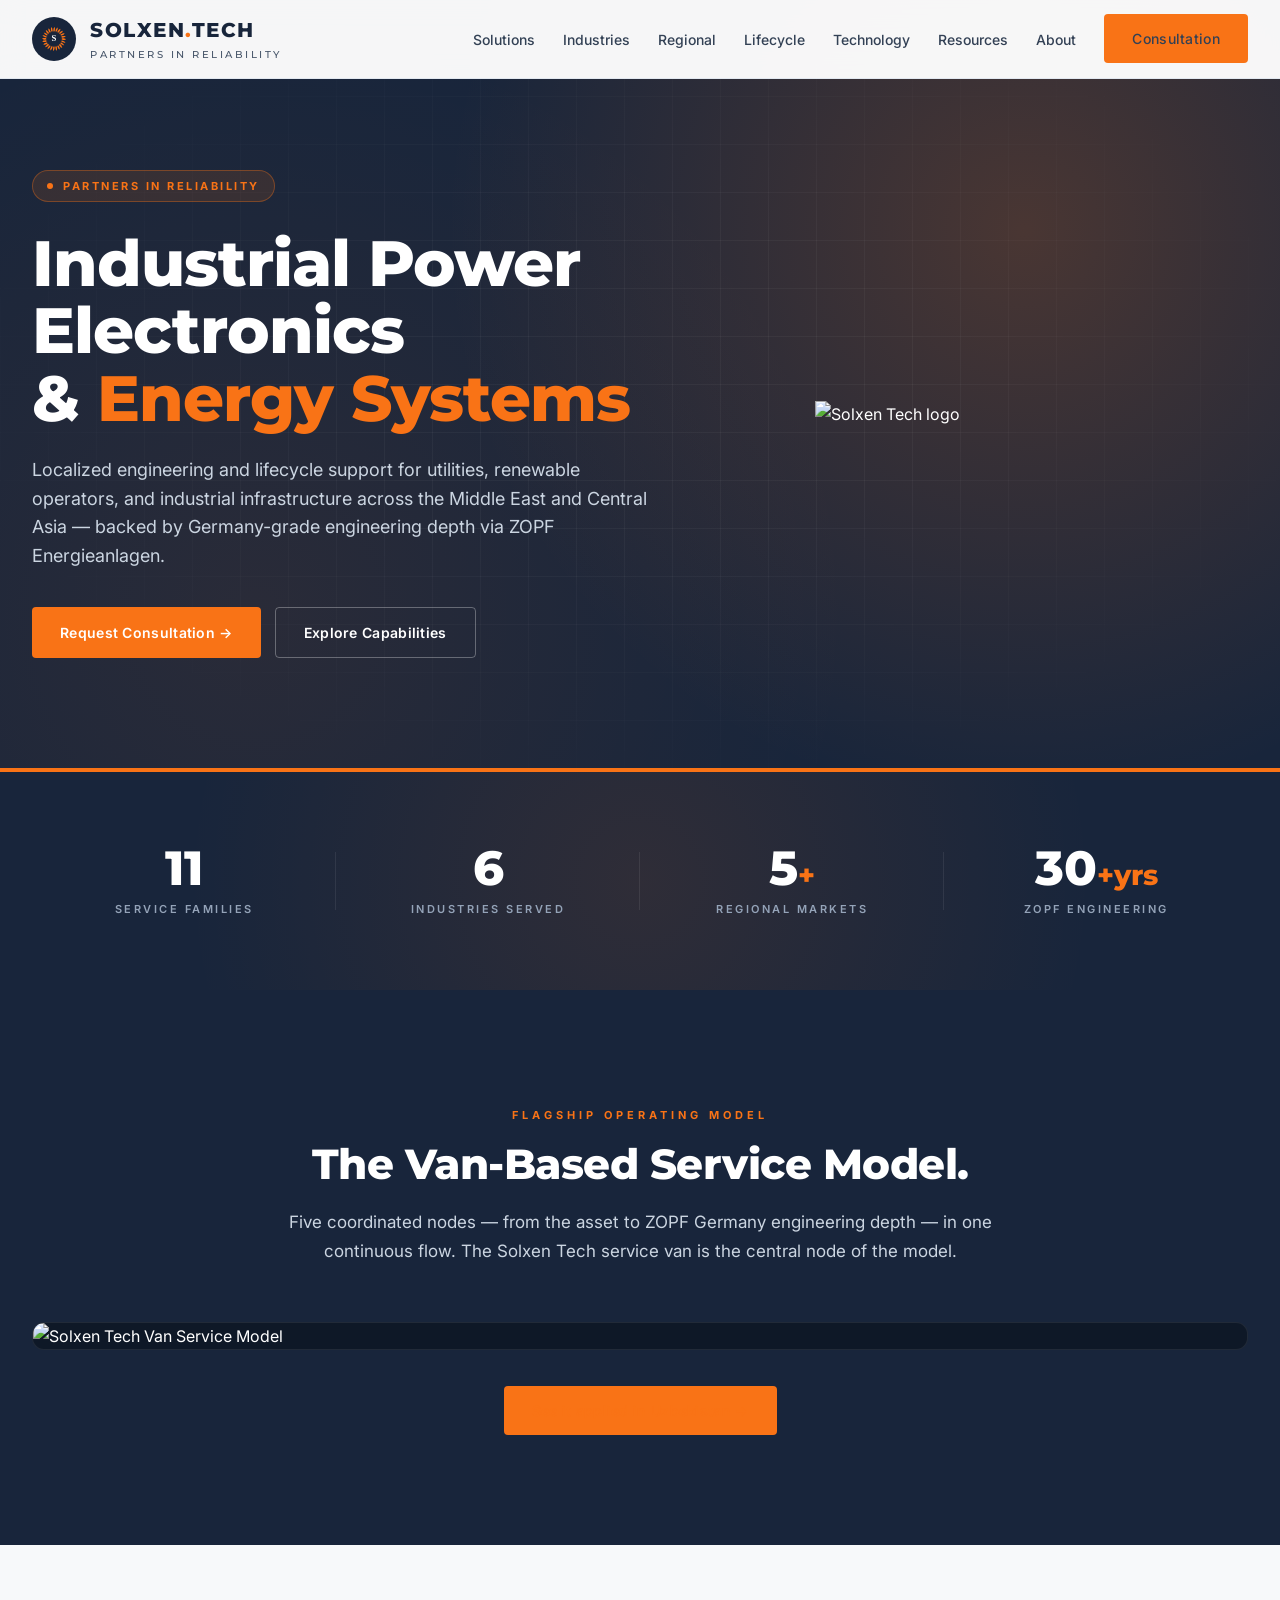
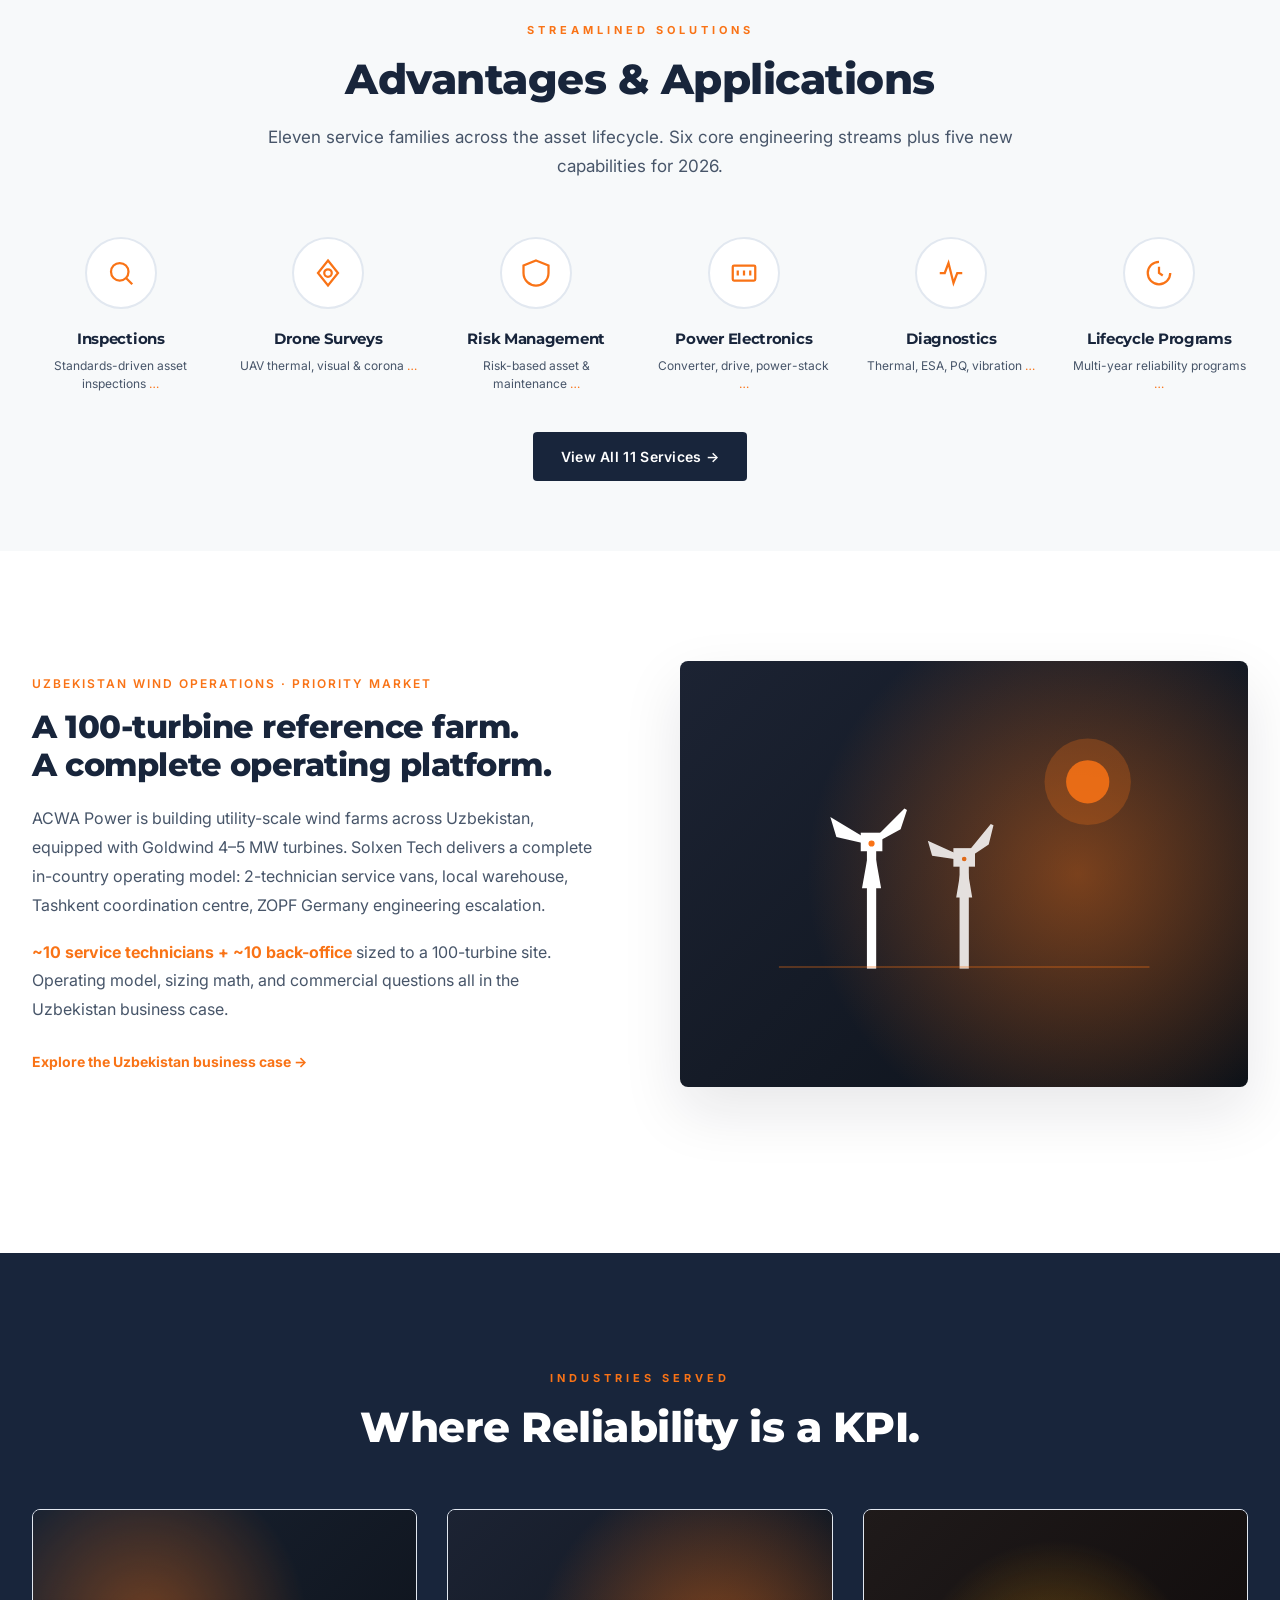
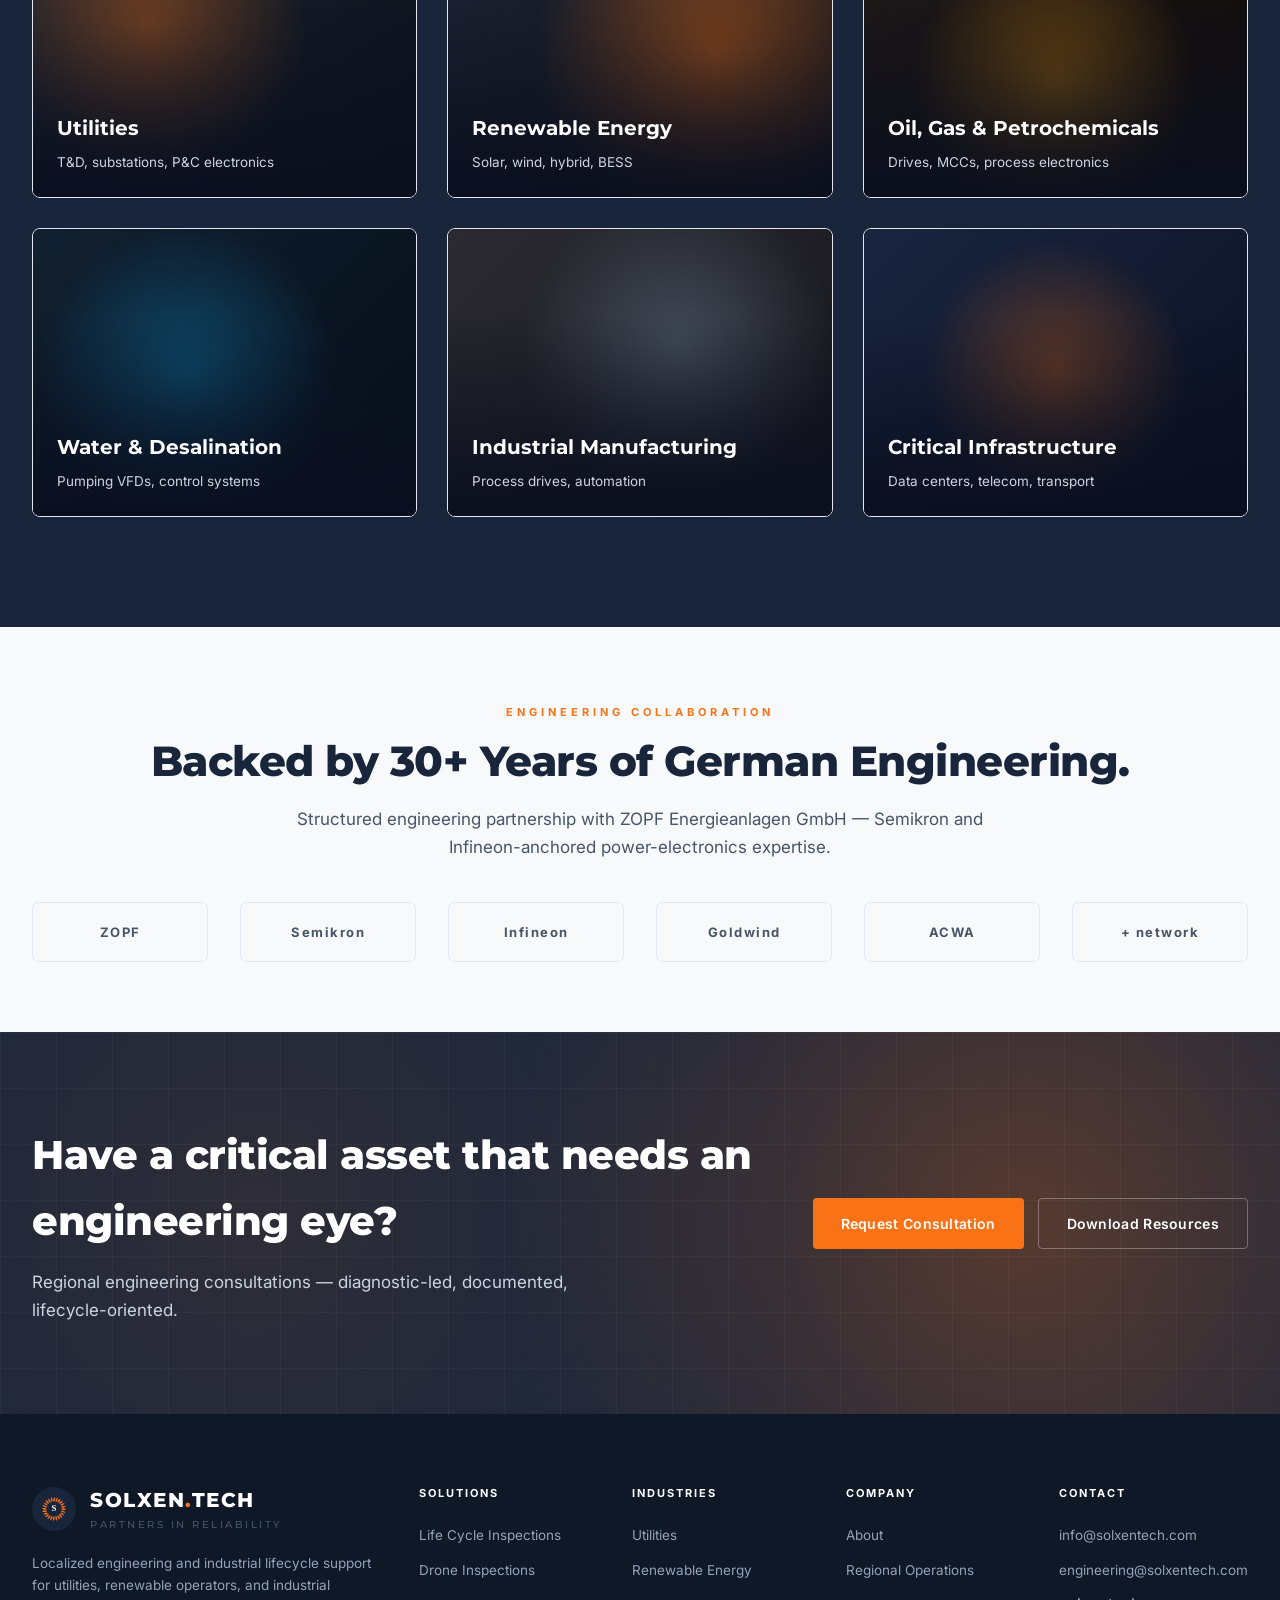
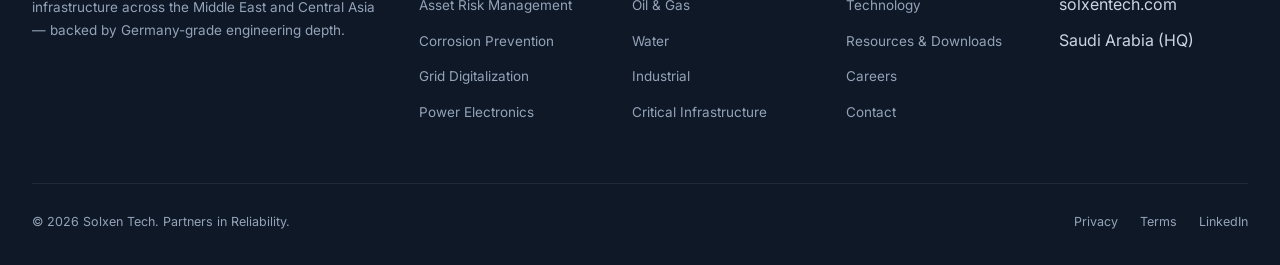
==== index.html @ 5cb3e715 "Add files via upload" ====
<!DOCTYPE html>
<html lang="en">
<head>
<meta charset="UTF-8" />
<meta name="viewport" content="width=device-width, initial-scale=1.0, viewport-fit=cover" />
<meta name="theme-color" content="#F97316" />
<title>Solxen Tech — Partners in Reliability</title>
<meta name="description" content="Industrial power electronics & energy systems engineering. Localized in the Middle East and Central Asia, backed by Germany-grade engineering depth." />
<link rel="preconnect" href="https://fonts.googleapis.com">
<link rel="preconnect" href="https://fonts.gstatic.com" crossorigin>
<link href="https://fonts.googleapis.com/css2?family=Inter:wght@300;400;500;600;700&family=Montserrat:wght@600;700;800&family=IBM+Plex+Sans:wght@400;500;600&family=IBM+Plex+Mono:wght@400;500&display=swap" rel="stylesheet">
<link rel="stylesheet" href="style.css">
</head>
<body>
<nav class="nav"><div class="nav-inner">
    <a href="index.html" class="brand">
      <div class="brand-mark"><svg viewBox="0 0 200 200" xmlns="http://www.w3.org/2000/svg">
<g transform="translate(100,100)">
<g fill="#F97316">
<g id="r"><path d="M -4 -52 C -6 -64, -2 -72, 2 -80 C 6 -76, 8 -72, 6 -64 C 7 -58, 5 -54, 4 -52 C 1 -50, -2 -50, -4 -52 Z"/></g>
<use href="#r" transform="rotate(15)"/><use href="#r" transform="rotate(30)"/><use href="#r" transform="rotate(45)"/>
<use href="#r" transform="rotate(60)"/><use href="#r" transform="rotate(75)"/><use href="#r" transform="rotate(90)"/>
<use href="#r" transform="rotate(105)"/><use href="#r" transform="rotate(120)"/><use href="#r" transform="rotate(135)"/>
<use href="#r" transform="rotate(150)"/><use href="#r" transform="rotate(165)"/><use href="#r" transform="rotate(180)"/>
<use href="#r" transform="rotate(195)"/><use href="#r" transform="rotate(210)"/><use href="#r" transform="rotate(225)"/>
<use href="#r" transform="rotate(240)"/><use href="#r" transform="rotate(255)"/><use href="#r" transform="rotate(270)"/>
<use href="#r" transform="rotate(285)"/><use href="#r" transform="rotate(300)"/><use href="#r" transform="rotate(315)"/>
<use href="#r" transform="rotate(330)"/><use href="#r" transform="rotate(345)"/>
</g>
<circle cx="0" cy="0" r="48" fill="none" stroke="#F97316" stroke-width="0.6" opacity="0.45"/>
<text x="0" y="14" text-anchor="middle" font-family="Georgia, serif" font-size="58" fill="#FFFFFF">S</text>
</g></svg></div>
      <div>SOLXEN<span style="color:#F97316">.</span>TECH<div class="brand-sub">PARTNERS IN RELIABILITY</div></div>
    </a>
    <ul class="nav-links">
      <li class="has-drop"><a href="solutions.html">Solutions</a>
        <div class="dropdown">
          <span class="drop-label">11 Service Families</span>
          <a href="solutions/lifecycle-inspections-diagnostics.html">Life Cycle Inspections <span class="new-badge">NEW</span></a>
          <a href="solutions/drone-inspections.html">Drone Inspections <span class="new-badge">NEW</span></a>
          <a href="solutions/asset-risk-management.html">Asset Risk Management <span class="new-badge">NEW</span></a>
          <a href="solutions/corrosion-prevention.html">Corrosion Prevention <span class="new-badge">NEW</span></a>
          <a href="solutions/grid-digitalization.html">Grid Digitalization <span class="new-badge">NEW</span></a>
          <a href="solutions/power-electronics.html">Power Electronics</a>
          <a href="solutions/industrial-electronics.html">Industrial Electronics</a>
          <a href="solutions/diagnostics.html">Diagnostics & Reliability</a>
          <a href="solutions/lifecycle-engineering.html">Lifecycle Engineering</a>
          <a href="solutions/renewable-bess.html">Renewable & BESS</a>
          <a href="solutions/utility-services.html">Utility & Industrial</a>
        </div></li>
      <li><a href="industries.html">Industries</a></li>
      <li><a href="regional.html">Regional</a></li>
      <li><a href="lifecycle.html">Lifecycle</a></li>
      <li><a href="technology.html">Technology</a></li>
      <li><a href="resources.html">Resources</a></li>
      <li><a href="about.html">About</a></li>
      <li><a href="contact.html" class="btn btn-primary">Consultation</a></li>
    </ul>
    <button class="menu-toggle" aria-label="Open menu">☰</button>
  </div></nav>
  <div class="mobile-menu-backdrop" id="mob-backdrop"></div>
<aside class="mobile-menu" id="mob-menu">
  <div class="mobile-menu-header">
    <a href="index.html" class="brand">
      <div class="brand-mark"><svg viewBox="0 0 200 200" xmlns="http://www.w3.org/2000/svg">
<g transform="translate(100,100)">
<g fill="#F97316">
<g id="r"><path d="M -4 -52 C -6 -64, -2 -72, 2 -80 C 6 -76, 8 -72, 6 -64 C 7 -58, 5 -54, 4 -52 C 1 -50, -2 -50, -4 -52 Z"/></g>
<use href="#r" transform="rotate(15)"/><use href="#r" transform="rotate(30)"/><use href="#r" transform="rotate(45)"/>
<use href="#r" transform="rotate(60)"/><use href="#r" transform="rotate(75)"/><use href="#r" transform="rotate(90)"/>
<use href="#r" transform="rotate(105)"/><use href="#r" transform="rotate(120)"/><use href="#r" transform="rotate(135)"/>
<use href="#r" transform="rotate(150)"/><use href="#r" transform="rotate(165)"/><use href="#r" transform="rotate(180)"/>
<use href="#r" transform="rotate(195)"/><use href="#r" transform="rotate(210)"/><use href="#r" transform="rotate(225)"/>
<use href="#r" transform="rotate(240)"/><use href="#r" transform="rotate(255)"/><use href="#r" transform="rotate(270)"/>
<use href="#r" transform="rotate(285)"/><use href="#r" transform="rotate(300)"/><use href="#r" transform="rotate(315)"/>
<use href="#r" transform="rotate(330)"/><use href="#r" transform="rotate(345)"/>
</g>
<circle cx="0" cy="0" r="48" fill="none" stroke="#F97316" stroke-width="0.6" opacity="0.45"/>
<text x="0" y="14" text-anchor="middle" font-family="Georgia, serif" font-size="58" fill="#FFFFFF">S</text>
</g></svg></div>
      <div>SOLXEN<span style="color:#F97316">.</span>TECH<div class="brand-sub">PARTNERS IN RELIABILITY</div></div>
    </a>
    <button class="mobile-menu-close" id="mob-close" aria-label="Close menu">×</button>
  </div>
  <div>
    <span class="mob-label">MAIN</span>
    <a href="index.html">Home</a>
    <a href="solutions.html">Solutions</a>
    <a href="industries.html">Industries</a>
    <a href="lifecycle.html">Lifecycle</a>
    <a href="regional.html">Regional</a>
    <a href="technology.html">Technology</a>
    <a href="about.html">About</a>
    <a href="resources.html">Resources</a>
    <a href="careers.html">Careers</a>
    <span class="mob-label">SERVICES</span>
    <a href="solutions/lifecycle-inspections-diagnostics.html">Life Cycle Inspections <span class="new-badge">NEW</span></a>
    <a href="solutions/drone-inspections.html">Drone Inspections <span class="new-badge">NEW</span></a>
    <a href="solutions/asset-risk-management.html">Asset Risk Management <span class="new-badge">NEW</span></a>
    <a href="solutions/corrosion-prevention.html">Corrosion Prevention <span class="new-badge">NEW</span></a>
    <a href="solutions/grid-digitalization.html">Grid Digitalization <span class="new-badge">NEW</span></a>
    <a href="solutions/power-electronics.html">Power Electronics</a>
    <a href="solutions/industrial-electronics.html">Industrial Electronics</a>
    <a href="solutions/diagnostics.html">Diagnostics & Reliability</a>
    <a href="solutions/lifecycle-engineering.html">Lifecycle Engineering</a>
    <a href="solutions/renewable-bess.html">Renewable & BESS</a>
    <a href="solutions/utility-services.html">Utility & Industrial</a>
    <a href="contact.html" class="cta">Request Consultation →</a>
  </div>
</aside>

<section class="hero">
  <div class="container">
    <div class="hero-grid">
      <div>
        <span class="eyebrow">PARTNERS IN RELIABILITY</span>
        <h1>Industrial Power Electronics<br/>& <span class="accent">Energy Systems</span></h1>
        <p class="lead">Localized engineering and lifecycle support for utilities, renewable operators, and industrial infrastructure across the Middle East and Central Asia — backed by Germany-grade engineering depth via ZOPF Energieanlagen.</p>
        <div class="ctas">
          <a href="contact.html" class="btn btn-primary">Request Consultation →</a>
          <a href="solutions.html" class="btn btn-outline" style="color:#fff;border-color:rgba(255,255,255,0.3);">Explore Capabilities</a>
        </div>
      </div>
      <div class="hero-visual">
        <img src="assets/logo-circular.png" alt="Solxen Tech logo" style="width:100%;max-width:380px;height:auto;"/>
      </div>
    </div>
  </div>
</section>

<div class="stats-band">
  <div class="container">
    <div class="stats-grid">
      <div class="stat"><div class="num">11</div><div class="label">Service Families</div></div>
      <div class="stat"><div class="num">6</div><div class="label">Industries Served</div></div>
      <div class="stat"><div class="num">5<span>+</span></div><div class="label">Regional Markets</div></div>
      <div class="stat"><div class="num">30<span>+yrs</span></div><div class="label">ZOPF Engineering</div></div>
    </div>
  </div>
</div>

<!-- VAN SERVICE MODEL — flagship infographic embedded -->
<section class="dark">
  <div class="container">
    <div class="section-header centered">
      <span class="section-eyebrow">Flagship Operating Model</span>
      <h2>The Van-Based Service Model.</h2>
      <p class="lead-text">Five coordinated nodes — from the asset to ZOPF Germany engineering depth — in one continuous flow. The Solxen Tech service van is the central node of the model.</p>
    </div>
    <div style="border-radius:12px;overflow:hidden;border:1px solid rgba(255,255,255,0.08);background:var(--navy-deep);">
      <object data="assets/van-service-model.svg" type="image/svg+xml" style="width:100%;display:block;" aria-label="Solxen Tech Van-Based Service Model — 5-node flow infographic">
        <img src="assets/van-service-model.png" alt="Solxen Tech Van Service Model" style="width:100%;display:block;"/>
      </object>
    </div>
    <div style="text-align:center;margin-top:36px;">
      <a href="regional.html#uzbekistan" class="btn btn-primary">See it applied in Uzbekistan →</a>
    </div>
  </div>
</section>

<!-- Application strip -->
<section class="cream compact">
  <div class="container">
    <div class="section-header centered">
      <span class="section-eyebrow">Streamlined Solutions</span>
      <h2>Advantages &amp; Applications</h2>
      <p class="lead-text">Eleven service families across the asset lifecycle. Six core engineering streams plus five new capabilities for 2026.</p>
    </div>
    <div class="app-strip">
      <a href="solutions/lifecycle-inspections-diagnostics.html" class="app-card">
        <div class="app-icon"><svg viewBox="0 0 24 24"><circle cx="11" cy="11" r="7"/><line x1="16" y1="16" x2="21" y2="21"/></svg></div>
        <h4>Inspections</h4><div class="app-sub">Standards-driven asset inspections</div>
      </a>
      <a href="solutions/drone-inspections.html" class="app-card">
        <div class="app-icon"><svg viewBox="0 0 24 24"><path d="M12 2L20 12L12 22L4 12Z"/><circle cx="12" cy="12" r="3"/></svg></div>
        <h4>Drone Surveys</h4><div class="app-sub">UAV thermal, visual & corona</div>
      </a>
      <a href="solutions/asset-risk-management.html" class="app-card">
        <div class="app-icon"><svg viewBox="0 0 24 24"><path d="M12 2L22 6V12C22 18 17 22 12 22S2 18 2 12V6Z"/></svg></div>
        <h4>Risk Management</h4><div class="app-sub">Risk-based asset & maintenance</div>
      </a>
      <a href="solutions/power-electronics.html" class="app-card">
        <div class="app-icon"><svg viewBox="0 0 24 24"><rect x="3" y="6" width="18" height="12" rx="1"/><path d="M7 10v4M12 10v4M17 10v4"/></svg></div>
        <h4>Power Electronics</h4><div class="app-sub">Converter, drive, power-stack</div>
      </a>
      <a href="solutions/diagnostics.html" class="app-card">
        <div class="app-icon"><svg viewBox="0 0 24 24"><path d="M3 12h4l3-8 4 16 3-8h4"/></svg></div>
        <h4>Diagnostics</h4><div class="app-sub">Thermal, ESA, PQ, vibration</div>
      </a>
      <a href="solutions/lifecycle-engineering.html" class="app-card">
        <div class="app-icon"><svg viewBox="0 0 24 24"><path d="M21 12a9 9 0 11-9-9"/><path d="M12 7v5l3 2"/></svg></div>
        <h4>Lifecycle Programs</h4><div class="app-sub">Multi-year reliability programs</div>
      </a>
    </div>
    <div style="text-align:center;margin-top:40px;">
      <a href="solutions.html" class="btn btn-dark">View All 11 Services →</a>
    </div>
  </div>
</section>

<!-- Uzbekistan callout split -->
<section class="light">
  <div class="container">
    <div class="split reverse">
      <div class="split-image">
        <div style="position:absolute;inset:0;background:radial-gradient(circle at 70% 50%,rgba(249,115,22,0.45),transparent 60%),linear-gradient(135deg,#1c2333,#0c1118);"></div>
        <div style="position:absolute;inset:0;display:flex;align-items:center;justify-content:center;padding:20px;">
          <svg viewBox="0 0 240 200" width="80%" height="80%">
            <circle cx="200" cy="40" r="14" fill="#F97316" opacity="0.85"/>
            <circle cx="200" cy="40" r="28" fill="#F97316" opacity="0.25"/>
            <g stroke="#FFFFFF" stroke-width="2" fill="#FFFFFF">
              <rect x="58" y="80" width="4" height="80"/>
              <rect x="54" y="74" width="12" height="10"/>
              <g transform="translate(60,80)">
                <path d="M0,0 L-25,-15 L-22,-5 Z"/>
                <path d="M0,0 L22,-22 L18,-10 Z"/>
                <path d="M0,0 L5,28 L-5,28 Z"/>
                <circle cx="0" cy="0" r="3" fill="#F97316"/>
              </g>
            </g>
            <g stroke="#FFFFFF" stroke-width="2" fill="#FFFFFF" opacity="0.85">
              <rect x="118" y="90" width="4" height="70"/>
              <rect x="114" y="84" width="12" height="10"/>
              <g transform="translate(120,90)">
                <path d="M0,0 L-22,-10 L-20,-3 Z"/>
                <path d="M0,0 L18,-22 L15,-10 Z"/>
                <path d="M0,0 L4,24 L-4,24 Z"/>
                <circle cx="0" cy="0" r="2.5" fill="#F97316"/>
              </g>
            </g>
            <line x1="0" y1="160" x2="240" y2="160" stroke="#F97316" stroke-width="1" opacity="0.4"/>
          </svg>
        </div>
      </div>
      <div class="split-content">
        <span class="pre-eyebrow">UZBEKISTAN WIND OPERATIONS  ·  PRIORITY MARKET</span>
        <h3>A 100-turbine reference farm.<br/>A complete operating platform.</h3>
        <p>ACWA Power is building utility-scale wind farms across Uzbekistan, equipped with Goldwind 4–5 MW turbines. Solxen Tech delivers a complete in-country operating model: 2-technician service vans, local warehouse, Tashkent coordination centre, ZOPF Germany engineering escalation.</p>
        <p><strong style="color:var(--orange);">~10 service technicians + ~10 back-office</strong> sized to a 100-turbine site. Operating model, sizing math, and commercial questions all in the Uzbekistan business case.</p>
        <a href="regional.html#uzbekistan" class="more">Explore the Uzbekistan business case →</a>
      </div>
    </div>
  </div>
</section>

<!-- Industries grid -->
<section class="dark">
  <div class="container">
    <div class="section-header centered">
      <span class="section-eyebrow">Industries Served</span>
      <h2>Where Reliability is a KPI.</h2>
    </div>
    <div class="grid-3">
      <a href="industries.html#utilities" class="industry-card"><div class="industry-bg" style="background:radial-gradient(circle at 30% 40%, rgba(249,115,22,0.4), transparent 50%), linear-gradient(135deg, #1a2332, #0c1119);"></div><div class="industry-overlay"><h3>Utilities</h3><p>T&D, substations, P&C electronics</p></div></a><a href="industries.html#renewable" class="industry-card"><div class="industry-bg" style="background:radial-gradient(circle at 70% 50%, rgba(249,115,22,0.5), transparent 60%), linear-gradient(135deg, #1c2333, #0c1118);"></div><div class="industry-overlay"><h3>Renewable Energy</h3><p>Solar, wind, hybrid, BESS</p></div></a><a href="industries.html#oil-gas" class="industry-card"><div class="industry-bg" style="background:radial-gradient(circle at 50% 60%, rgba(245,158,11,0.4), transparent 55%), linear-gradient(135deg, #1f1a1a, #0e0a0a);"></div><div class="industry-overlay"><h3>Oil, Gas & Petrochemicals</h3><p>Drives, MCCs, process electronics</p></div></a><a href="industries.html#water" class="industry-card"><div class="industry-bg" style="background:radial-gradient(circle at 40% 50%, rgba(14,165,233,0.35), transparent 55%), linear-gradient(135deg, #112030, #060d18);"></div><div class="industry-overlay"><h3>Water & Desalination</h3><p>Pumping VFDs, control systems</p></div></a><a href="industries.html#industrial" class="industry-card"><div class="industry-bg" style="background:radial-gradient(circle at 60% 40%, rgba(100,116,139,0.5), transparent 55%), linear-gradient(135deg, #2a2a30, #15151a);"></div><div class="industry-overlay"><h3>Industrial Manufacturing</h3><p>Process drives, automation</p></div></a><a href="industries.html#critical" class="industry-card"><div class="industry-bg" style="background:radial-gradient(circle at 50% 50%, rgba(249,115,22,0.35), transparent 55%), linear-gradient(135deg, #1a2540, #0a1020);"></div><div class="industry-overlay"><h3>Critical Infrastructure</h3><p>Data centers, telecom, transport</p></div></a>
    </div>
  </div>
</section>

<!-- Partners -->
<section class="cream compact">
  <div class="container">
    <div class="section-header centered" style="margin-bottom:32px;">
      <span class="section-eyebrow">Engineering Collaboration</span>
      <h2>Backed by 30+ Years of German Engineering.</h2>
      <p class="lead-text">Structured engineering partnership with ZOPF Energieanlagen GmbH — Semikron and Infineon-anchored power-electronics expertise.</p>
    </div>
    <div class="partners-strip">
      <div class="partner-logo">ZOPF</div>
      <div class="partner-logo">Semikron</div>
      <div class="partner-logo">Infineon</div>
      <div class="partner-logo">Goldwind</div>
      <div class="partner-logo">ACWA</div>
      <div class="partner-logo">+ network</div>
    </div>
  </div>
</section>

<section class="cta-banner">
  <div class="container">
    <div class="cta-inner">
      <div>
        <h2>Have a critical asset that needs an engineering eye?</h2>
        <p>Regional engineering consultations — diagnostic-led, documented, lifecycle-oriented.</p>
      </div>
      <div class="cta-actions">
        <a href="contact.html" class="btn btn-primary">Request Consultation</a>
        <a href="resources.html" class="btn btn-outline" style="color:#fff;border-color:rgba(255,255,255,0.3);">Download Resources</a>
      </div>
    </div>
  </div>
</section>
<footer><div class="container">
    <div class="footer-grid">
      <div class="footer-brand">
        <a href="index.html" class="brand">
          <div class="brand-mark"><svg viewBox="0 0 200 200" xmlns="http://www.w3.org/2000/svg">
<g transform="translate(100,100)">
<g fill="#F97316">
<g id="r"><path d="M -4 -52 C -6 -64, -2 -72, 2 -80 C 6 -76, 8 -72, 6 -64 C 7 -58, 5 -54, 4 -52 C 1 -50, -2 -50, -4 -52 Z"/></g>
<use href="#r" transform="rotate(15)"/><use href="#r" transform="rotate(30)"/><use href="#r" transform="rotate(45)"/>
<use href="#r" transform="rotate(60)"/><use href="#r" transform="rotate(75)"/><use href="#r" transform="rotate(90)"/>
<use href="#r" transform="rotate(105)"/><use href="#r" transform="rotate(120)"/><use href="#r" transform="rotate(135)"/>
<use href="#r" transform="rotate(150)"/><use href="#r" transform="rotate(165)"/><use href="#r" transform="rotate(180)"/>
<use href="#r" transform="rotate(195)"/><use href="#r" transform="rotate(210)"/><use href="#r" transform="rotate(225)"/>
<use href="#r" transform="rotate(240)"/><use href="#r" transform="rotate(255)"/><use href="#r" transform="rotate(270)"/>
<use href="#r" transform="rotate(285)"/><use href="#r" transform="rotate(300)"/><use href="#r" transform="rotate(315)"/>
<use href="#r" transform="rotate(330)"/><use href="#r" transform="rotate(345)"/>
</g>
<circle cx="0" cy="0" r="48" fill="none" stroke="#F97316" stroke-width="0.6" opacity="0.45"/>
<text x="0" y="14" text-anchor="middle" font-family="Georgia, serif" font-size="58" fill="#FFFFFF">S</text>
</g></svg></div>
          <div style="color:#fff;">SOLXEN<span style="color:#F97316">.</span>TECH<div class="brand-sub">PARTNERS IN RELIABILITY</div></div>
        </a>
        <p style="margin-top:18px;">Localized engineering and industrial lifecycle support for utilities, renewable operators, and industrial infrastructure across the Middle East and Central Asia — backed by Germany-grade engineering depth.</p>
      </div>
      <div class="footer-col"><h4>Solutions</h4><ul>
        <li><a href="solutions/lifecycle-inspections-diagnostics.html">Life Cycle Inspections</a></li>
        <li><a href="solutions/drone-inspections.html">Drone Inspections</a></li>
        <li><a href="solutions/asset-risk-management.html">Asset Risk Management</a></li>
        <li><a href="solutions/corrosion-prevention.html">Corrosion Prevention</a></li>
        <li><a href="solutions/grid-digitalization.html">Grid Digitalization</a></li>
        <li><a href="solutions/power-electronics.html">Power Electronics</a></li>
      </ul></div>
      <div class="footer-col"><h4>Industries</h4><ul>
        <li><a href="industries.html#utilities">Utilities</a></li>
        <li><a href="industries.html#renewable">Renewable Energy</a></li>
        <li><a href="industries.html#oil-gas">Oil & Gas</a></li>
        <li><a href="industries.html#water">Water</a></li>
        <li><a href="industries.html#industrial">Industrial</a></li>
        <li><a href="industries.html#critical">Critical Infrastructure</a></li>
      </ul></div>
      <div class="footer-col"><h4>Company</h4><ul>
        <li><a href="about.html">About</a></li>
        <li><a href="regional.html">Regional Operations</a></li>
        <li><a href="technology.html">Technology</a></li>
        <li><a href="resources.html">Resources & Downloads</a></li>
        <li><a href="careers.html">Careers</a></li>
        <li><a href="contact.html">Contact</a></li>
      </ul></div>
      <div class="footer-col"><h4>Contact</h4><ul>
        <li><a href="mailto:info@solxentech.com">info@solxentech.com</a></li>
        <li><a href="mailto:engineering@solxentech.com">engineering@solxentech.com</a></li>
        <li>solxentech.com</li>
        <li>Saudi Arabia (HQ)</li>
      </ul></div>
    </div>
    <div class="footer-bottom">
      <div>© 2026 Solxen Tech. Partners in Reliability.</div>
      <div class="legal"><a href="#">Privacy</a><a href="#">Terms</a><a href="#">LinkedIn</a></div>
    </div>
  </div></footer>

<script>
(function() {
  const toggle = document.querySelector('.menu-toggle');
  const menu = document.getElementById('mob-menu');
  const backdrop = document.getElementById('mob-backdrop');
  const close = document.getElementById('mob-close');
  function openMenu() { menu.classList.add('open'); backdrop.classList.add('open'); document.body.style.overflow='hidden'; }
  function closeMenu() { menu.classList.remove('open'); backdrop.classList.remove('open'); document.body.style.overflow=''; }
  if (toggle) toggle.addEventListener('click', openMenu);
  if (close) close.addEventListener('click', closeMenu);
  if (backdrop) backdrop.addEventListener('click', closeMenu);
  // Close on link click
  document.querySelectorAll('.mobile-menu a').forEach(a => a.addEventListener('click', closeMenu));
})();
const obs = new IntersectionObserver((es) => es.forEach(e => { if (e.isIntersecting) { e.target.style.opacity='1'; e.target.style.transform='translateY(0)'; }}), { threshold: 0.1, rootMargin: '0px 0px -40px 0px' });
document.querySelectorAll('.card, .industry-card, .app-card, .partner-logo, .split, .lifecycle-step, .timeline-row, .scope-item').forEach(el => { el.style.opacity='0'; el.style.transform='translateY(20px)'; el.style.transition='all 0.6s cubic-bezier(0.4,0,0.2,1)'; obs.observe(el); });
</script>
</body></html>
---- style.css ----
/* ============================================
   SOLXEN TECH — GRIDDATA.EU STRUCTURED DESIGN
   Image-led alternating sections + clean card system
   ============================================ */

:root {
  /* Solxen Orange — primary brand accent */
  --orange:        #F97316;
  --orange-dark:   #C2410C;
  --orange-light:  #FFEDD5;
  /* Solxen Green — sustainability / reliability accent (NEW) */
  --green:         #10B981;
  --green-dark:    #047857;
  --green-light:   #D1FAE5;
  /* Slate-Navy — softer than pure black, slight green undertone */
  --navy:          #18253B;     /* primary dark — softened from #0F1729 */
  --navy-deep:     #0E1827;     /* deepest dark — replaces near-pure black */
  --navy-2:        #243149;     /* card surfaces on dark */
  /* Neutrals */
  --white:         #FFFFFF;
  --bone:          #FAFAFA;
  --cream:         #F7F9FA;     /* slightly cooler with subtle green tint */
  --gray-50:       #F1F5F9;
  --gray-100:      #E2E8F0;
  --gray-200:      #CBD5E1;
  --gray-400:      #94A3B8;
  --gray-600:      #475569;
  --gray-700:      #334155;
  --gray-900:      #18253B;     /* matches navy — softer body text on light */
}

* { box-sizing: border-box; margin: 0; padding: 0; }
html { scroll-behavior: smooth; }
body {
  font-family: 'Inter', -apple-system, BlinkMacSystemFont, sans-serif;
  background: var(--white);
  color: var(--gray-900);
  font-size: 16px;
  line-height: 1.65;
  overflow-x: hidden;
  -webkit-font-smoothing: antialiased;
}
.container { max-width: 1280px; margin: 0 auto; padding: 0 32px; }
.container-narrow { max-width: 960px; margin: 0 auto; padding: 0 32px; }

a { color: var(--orange); text-decoration: none; }
a:hover { color: var(--orange-dark); }

/* ============ NAV ============ */
.nav {
  position: fixed; top: 0; left: 0; right: 0; z-index: 1000;
  background: rgba(255,255,255,0.96);
  backdrop-filter: blur(14px);
  border-bottom: 1px solid var(--gray-100);
}
.nav-inner {
  display: flex; align-items: center; justify-content: space-between;
  padding: 14px 32px; max-width: 1280px; margin: 0 auto;
}
.brand {
  display: flex; align-items: center; gap: 14px;
  text-decoration: none; color: var(--gray-900);
  font-family: 'Montserrat', sans-serif; font-weight: 800; font-size: 20px;
  letter-spacing: 1.5px;
}
.brand-mark {
  width: 44px; height: 44px;
  border-radius: 50%;
  background: var(--navy);
  display: flex; align-items: center; justify-content: center;
}
.brand-mark svg { width: 30px; height: 30px; }
.brand-sub { color: var(--gray-600); font-weight: 500; font-size: 10px; letter-spacing: 2.5px; }

.nav-links { display: flex; align-items: center; gap: 28px; list-style: none; }
.nav-links > li { position: relative; }
.nav-links a { color: var(--gray-700); text-decoration: none; font-size: 14px; font-weight: 500; transition: color .14s ease; }
.nav-links a:hover, .nav-links a.active { color: var(--orange); }

.nav-links .has-drop:hover .dropdown { display: block; }
.dropdown {
  display: none;
  position: absolute; top: 100%; left: -16px;
  background: var(--white);
  border: 1px solid var(--gray-100);
  border-top: 3px solid var(--orange);
  border-radius: 0 0 6px 6px; min-width: 280px;
  padding: 8px 0; margin-top: 10px;
  box-shadow: 0 16px 40px rgba(15,23,41,0.12);
}
.dropdown a {
  display: block; padding: 11px 20px;
  color: var(--gray-700) !important; font-size: 13.5px;
  border-left: 2px solid transparent;
}
.dropdown a:hover {
  background: var(--cream); color: var(--gray-900) !important;
  border-left-color: var(--orange);
}
.dropdown .drop-label {
  display: block; padding: 8px 20px; font-size: 10px;
  letter-spacing: 2.5px; color: var(--orange);
  text-transform: uppercase; font-weight: 700;
}

.btn {
  display: inline-flex; align-items: center; gap: 8px;
  padding: 13px 28px; border-radius: 4px;
  font-family: 'Inter', sans-serif; font-weight: 600; font-size: 14px;
  text-decoration: none; cursor: pointer; transition: all .14s ease;
  border: none; letter-spacing: 0.3px;
}
.btn-primary { background: var(--orange); color: var(--white); }
.btn-primary:hover { background: var(--orange-dark); transform: translateY(-1px); color: var(--white); box-shadow: 0 10px 24px rgba(249,115,22,0.25); }
.btn-outline { background: transparent; color: var(--gray-900); border: 1.5px solid var(--gray-200); }
.btn-outline:hover { border-color: var(--orange); color: var(--orange); }
.btn-dark { background: var(--navy); color: var(--white); }
.btn-dark:hover { background: var(--navy-deep); color: var(--white); transform: translateY(-1px); }

.menu-toggle {
  display: none;
  background: none; border: none;
  color: var(--gray-900); font-size: 26px;
  cursor: pointer;
  padding: 8px 10px;
  line-height: 1;
}

/* MOBILE NAVIGATION DRAWER */
.mobile-menu {
  display: none;
  position: fixed;
  top: 0; right: 0; bottom: 0;
  width: 320px; max-width: 88vw;
  background: var(--navy);
  z-index: 2000;
  overflow-y: auto;
  -webkit-overflow-scrolling: touch;
  transform: translateX(100%);
  transition: transform .3s cubic-bezier(0.4, 0, 0.2, 1);
  box-shadow: -16px 0 40px rgba(0,0,0,0.3);
}
.mobile-menu.open { transform: translateX(0); }
.mobile-menu-backdrop {
  display: none;
  position: fixed; inset: 0;
  background: rgba(15,23,41,0.7);
  backdrop-filter: blur(4px);
  z-index: 1999;
  opacity: 0;
  transition: opacity .3s;
}
.mobile-menu-backdrop.open { display: block; opacity: 1; }
.mobile-menu-header {
  display: flex; justify-content: space-between; align-items: center;
  padding: 18px 24px; border-bottom: 1px solid rgba(255,255,255,0.08);
}
.mobile-menu-header .brand { color: var(--white); font-size: 16px; }
.mobile-menu-header .brand-sub { color: var(--gray-400); }
.mobile-menu-close {
  background: none; border: none;
  color: var(--white); font-size: 30px; cursor: pointer;
  width: 40px; height: 40px;
  display: flex; align-items: center; justify-content: center;
  border-radius: 4px;
}
.mobile-menu-close:hover { background: rgba(255,255,255,0.05); }
.mobile-menu nav-list { padding: 24px 0; }
.mobile-menu .mob-label {
  display: block; padding: 16px 24px 6px;
  font-size: 10px; letter-spacing: 3px;
  color: var(--orange); text-transform: uppercase;
  font-weight: 700;
}
.mobile-menu a {
  display: flex; justify-content: space-between; align-items: center;
  padding: 14px 24px;
  color: var(--gray-200); text-decoration: none;
  font-size: 15px; font-weight: 500;
  border-left: 3px solid transparent;
  min-height: 48px;
}
.mobile-menu a:hover, .mobile-menu a.active {
  color: var(--white);
  background: rgba(255,255,255,0.04);
  border-left-color: var(--orange);
}
.mobile-menu a.cta {
  margin: 20px 24px;
  background: var(--orange);
  color: var(--white) !important;
  border-radius: 4px;
  justify-content: center;
  padding: 14px 24px;
  font-weight: 700;
  border-left: none;
}
.mobile-menu a.cta:hover { background: var(--orange-dark); border-left: none; }
.mobile-menu .new-badge { font-size: 8px; padding: 2px 6px; }

/* ============ HERO ============ */
.hero {
  position: relative;
  padding: 170px 0 110px;
  background: var(--navy);
  color: var(--white);
  overflow: hidden;
}
.hero::before {
  content: '';
  position: absolute; inset: 0;
  background:
    radial-gradient(circle at 80% 30%, rgba(249,115,22,0.22), transparent 50%),
    radial-gradient(circle at 20% 80%, rgba(249,115,22,0.08), transparent 50%);
}
.hero::after {
  content: '';
  position: absolute; inset: 0;
  background-image:
    linear-gradient(rgba(255,255,255,0.04) 1px, transparent 1px),
    linear-gradient(90deg, rgba(255,255,255,0.04) 1px, transparent 1px);
  background-size: 48px 48px;
  mask-image: radial-gradient(ellipse at center, black 30%, transparent 80%);
}
.hero .container { position: relative; z-index: 2; }
.hero-grid {
  display: grid; grid-template-columns: 1.2fr 0.9fr; gap: 80px;
  align-items: center;
}
.eyebrow {
  display: inline-flex; align-items: center; gap: 10px;
  padding: 6px 14px;
  background: rgba(249,115,22,0.12);
  border: 1px solid rgba(249,115,22,0.35);
  border-radius: 100px;
  font-size: 11px; font-weight: 700; letter-spacing: 2.5px;
  color: var(--orange); text-transform: uppercase;
  margin-bottom: 28px;
}
.eyebrow::before {
  content: ''; width: 6px; height: 6px; background: var(--orange); border-radius: 50%;
  animation: pulse 2s ease-in-out infinite;
}
@keyframes pulse {
  0%, 100% { opacity: 1; transform: scale(1); }
  50% { opacity: 0.4; transform: scale(1.5); }
}
.hero h1 {
  font-family: 'Montserrat', sans-serif; font-weight: 800;
  font-size: clamp(38px, 5.5vw, 64px); line-height: 1.05; letter-spacing: -1px;
  color: var(--white); margin-bottom: 24px;
}
.hero h1 .accent { color: var(--orange); }
.hero .lead { font-size: 18px; color: var(--gray-200); max-width: 620px; line-height: 1.6; margin-bottom: 36px; }
.hero .ctas { display: flex; gap: 14px; flex-wrap: wrap; }
.hero-visual { position: relative; display: flex; align-items: center; justify-content: center; }
.hero-visual svg { width: 100%; max-width: 460px; }

/* ============ SECTIONS ============ */
section { padding: 110px 0; position: relative; }
section.dark { background: var(--navy); color: var(--white); }
section.dark a { color: var(--orange); }
section.dark .section-header h2 { color: var(--white); }
section.dark .section-header .pre-eyebrow,
section.dark .section-header .post-eyebrow { color: var(--gray-400); }
section.dark .lead-text { color: var(--gray-200); }
section.cream { background: var(--cream); }
section.light { background: var(--white); }
section.compact { padding: 70px 0; }

/* griddata.eu pattern: pre-eyebrow above title */
.pre-eyebrow {
  display: block;
  font-size: 13px; font-weight: 500;
  color: var(--gray-600);
  margin-bottom: 14px;
  letter-spacing: 0.5px;
  font-style: italic;
}
.section-header { margin-bottom: 56px; }
.section-header.centered { text-align: center; }
.section-eyebrow {
  display: inline-block; font-size: 11px; font-weight: 700;
  letter-spacing: 4px; color: var(--orange); text-transform: uppercase;
  margin-bottom: 16px;
}
.section-header h2 {
  font-family: 'Montserrat', sans-serif; font-weight: 800;
  font-size: clamp(28px, 4vw, 42px); color: var(--gray-900);
  line-height: 1.18; margin-bottom: 18px; letter-spacing: -0.5px;
}
.section-header .lead-text {
  max-width: 760px;
  color: var(--gray-600); font-size: 17px; line-height: 1.7;
}
.section-header.centered .lead-text { margin: 0 auto; }

/* ============ SPLIT (image + text) — griddata.eu signature pattern ============ */
.split {
  display: grid;
  grid-template-columns: 1fr 1fr;
  gap: 80px;
  align-items: center;
  margin-bottom: 56px;
}
.split.reverse { direction: rtl; }
.split.reverse > * { direction: ltr; }
.split-image {
  position: relative;
  border-radius: 8px;
  overflow: hidden;
  aspect-ratio: 4/3;
  box-shadow: 0 24px 60px rgba(15,23,41,0.10);
}
.split-image .img-bg {
  position: absolute; inset: 0;
  background-size: cover; background-position: center;
}
.split-image .img-overlay {
  position: absolute; inset: 0;
  background: linear-gradient(135deg, rgba(15,23,41,0.4), rgba(249,115,22,0.2));
}
.split-content .pre-eyebrow {
  color: var(--orange);
  font-style: normal;
  font-weight: 600;
  text-transform: uppercase;
  letter-spacing: 2px;
  font-size: 12px;
  margin-bottom: 14px;
}
.split-content h3 {
  font-family: 'Montserrat', sans-serif; font-weight: 800;
  font-size: 32px; line-height: 1.2;
  color: var(--gray-900);
  margin-bottom: 20px;
  letter-spacing: -0.5px;
}
.split-content p {
  color: var(--gray-600);
  font-size: 16px; line-height: 1.8;
  margin-bottom: 18px;
}
.split-content .more {
  display: inline-flex; align-items: center; gap: 8px;
  color: var(--orange); font-weight: 700; font-size: 14px;
  margin-top: 8px;
}
section.dark .split-content h3 { color: var(--white); }
section.dark .split-content p { color: var(--gray-200); }

/* ============ APPLICATION STRIP (griddata.eu signature) ============ */
.app-strip {
  display: grid;
  grid-template-columns: repeat(6, 1fr);
  gap: 30px;
  margin-top: 50px;
}
.app-card {
  text-align: center;
  text-decoration: none;
  color: inherit;
  transition: transform .2s;
}
.app-card:hover { transform: translateY(-4px); }
.app-card .app-icon {
  width: 72px; height: 72px;
  margin: 0 auto 18px;
  display: flex; align-items: center; justify-content: center;
  background: var(--white);
  border: 2px solid var(--gray-100);
  border-radius: 50%;
  transition: all .2s;
}
section.dark .app-card .app-icon { background: rgba(255,255,255,0.04); border-color: rgba(255,255,255,0.12); }
.app-card:hover .app-icon { border-color: var(--orange); transform: rotate(5deg); }
.app-card .app-icon svg { width: 30px; height: 30px; stroke: var(--orange); fill: none; stroke-width: 1.8; }
.app-card h4 {
  font-family: 'Montserrat', sans-serif; font-weight: 700;
  font-size: 15px; color: var(--gray-900);
  margin-bottom: 6px;
  letter-spacing: -0.3px;
}
section.dark .app-card h4 { color: var(--white); }
.app-card .app-sub {
  font-size: 12px; color: var(--gray-600);
  line-height: 1.45;
}
.app-card .app-sub::after { content: ' …'; color: var(--orange); }
section.dark .app-card .app-sub { color: var(--gray-400); }

/* ============ CARD GRIDS ============ */
.grid-3 { display: grid; grid-template-columns: repeat(3, 1fr); gap: 30px; }
.grid-2 { display: grid; grid-template-columns: repeat(2, 1fr); gap: 30px; }
.grid-4 { display: grid; grid-template-columns: repeat(4, 1fr); gap: 24px; }

/* Updated card style — image-led with subtle treatment (griddata pattern) */
.card {
  background: var(--white);
  border: 1px solid var(--gray-100);
  border-radius: 8px;
  overflow: hidden;
  transition: all .18s ease;
  text-decoration: none; color: inherit; display: block;
}
section.dark .card { background: rgba(255,255,255,0.04); border-color: rgba(255,255,255,0.08); color: var(--white); }
.card:hover {
  transform: translateY(-6px);
  box-shadow: 0 28px 50px rgba(15,23,41,0.10);
  border-color: var(--orange);
}
section.dark .card:hover { background: rgba(255,255,255,0.07); box-shadow: 0 28px 50px rgba(0,0,0,0.5); }

/* Card with image header */
.card .card-image {
  position: relative;
  aspect-ratio: 16/10;
  overflow: hidden;
  background-size: cover; background-position: center;
}
.card .card-image::after {
  content: ''; position: absolute; inset: 0;
  background: linear-gradient(180deg, transparent 50%, rgba(15,23,41,0.45) 100%);
}
.card .card-body {
  padding: 28px 26px;
}
.card .card-num {
  font-family: 'Montserrat', sans-serif; font-weight: 700;
  font-size: 12px; color: var(--orange);
  letter-spacing: 3px; margin-bottom: 12px;
  display: block;
}
.card h3 {
  font-family: 'Montserrat', sans-serif; font-weight: 700;
  font-size: 19px; color: inherit;
  margin-bottom: 12px; line-height: 1.3;
}
section.dark .card h3 { color: var(--white); }
.card p {
  color: var(--gray-600); font-size: 14.5px; line-height: 1.65;
}
section.dark .card p { color: var(--gray-200); }
.card-icon {
  width: 56px; height: 56px; margin-bottom: 22px;
  display: flex; align-items: center; justify-content: center;
  background: var(--orange-light); border-radius: 8px;
}
section.dark .card-icon { background: rgba(249,115,22,0.15); }
.card-icon svg { width: 28px; height: 28px; stroke: var(--orange); fill: none; stroke-width: 1.8; }
.card .more {
  display: inline-flex; align-items: center; gap: 6px;
  margin-top: 18px; color: var(--orange); font-size: 13px; font-weight: 700;
  letter-spacing: 0.5px;
}

/* NEW badge */
.new-badge {
  font-size: 9px; letter-spacing: 2.5px;
  color: var(--white); background: var(--orange);
  font-weight: 700; padding: 3px 8px; border-radius: 3px;
}

/* ============ FACT TABLE ============ */
.fact-table {
  width: 100%; border-collapse: collapse;
  background: var(--white);
  border-radius: 8px; overflow: hidden;
  border: 1px solid var(--gray-100);
  box-shadow: 0 4px 18px rgba(15,23,41,0.04);
}
.fact-table tr { border-bottom: 1px solid var(--gray-100); }
.fact-table tr:last-child { border-bottom: none; }
.fact-table td { padding: 20px 24px; font-size: 14.5px; vertical-align: top; }
.fact-table td:first-child {
  background: var(--navy); color: var(--white);
  font-weight: 700; width: 30%; font-size: 12px;
  letter-spacing: 1.5px; text-transform: uppercase;
  border-right: 3px solid var(--orange);
}
.fact-table td:last-child { color: var(--gray-700); }
section.dark .fact-table { background: rgba(255,255,255,0.03); border-color: rgba(255,255,255,0.08); }
section.dark .fact-table tr { border-bottom-color: rgba(255,255,255,0.06); }
section.dark .fact-table td:last-child { color: var(--gray-200); }

/* Tier badge */
.tier-badge {
  display: inline-block; padding: 4px 12px; border-radius: 100px;
  font-size: 10px; font-weight: 700; letter-spacing: 2px;
  text-transform: uppercase; margin-bottom: 8px;
}
.tier-1 { background: var(--green-light); color: var(--green-dark); border: 1px solid rgba(16,185,129,0.3); }
.tier-2 { background: rgba(249,115,22,0.12); color: var(--orange-dark); border: 1px solid rgba(249,115,22,0.3); }
.tier-3 { background: rgba(100,116,139,0.12); color: var(--gray-600); border: 1px solid rgba(100,116,139,0.3); }

/* Green accent utility */
.text-green { color: var(--green); }
.bg-green-soft { background: var(--green-light); }
.border-green { border-color: var(--green) !important; }
.btn-green { background: var(--green); color: var(--white); }
.btn-green:hover { background: var(--green-dark); color: var(--white); }

/* Reliability badge — uses green for sustainability framing */
.rel-badge {
  display: inline-flex; align-items: center; gap: 8px;
  padding: 5px 12px; border-radius: 100px;
  background: var(--green-light); color: var(--green-dark);
  font-size: 11px; font-weight: 700; letter-spacing: 1.5px; text-transform: uppercase;
  border: 1px solid rgba(16,185,129,0.3);
}
.rel-badge::before { content: ''; width: 6px; height: 6px; background: var(--green); border-radius: 50%; }

/* ============ STATS BAND (light version, griddata-like) ============ */
.stats-band {
  background: var(--navy);
  padding: 60px 0;
  border-top: 4px solid var(--orange);
  position: relative;
}
.stats-band::before {
  content: '';
  position: absolute; inset: 0;
  background: radial-gradient(circle at 50% 50%, rgba(249,115,22,0.10), transparent 70%);
}
.stats-band .container { position: relative; z-index: 2; }
.stats-grid { display: grid; grid-template-columns: repeat(4, 1fr); gap: 0; }
.stat { text-align: center; padding: 12px 24px; position: relative; }
.stat:not(:last-child)::after {
  content: ''; position: absolute; right: 0; top: 20%; height: 60%;
  width: 1px; background: rgba(255,255,255,0.08);
}
.stat .num {
  font-family: 'Montserrat', sans-serif; font-weight: 800;
  font-size: 48px; color: var(--white); line-height: 1; margin-bottom: 8px;
}
.stat .num span { color: var(--orange); font-size: 28px; }
.stat .label {
  font-size: 11px; letter-spacing: 2.5px; text-transform: uppercase;
  color: var(--gray-400); font-weight: 600;
}

/* ============ 5-STAGE LIFECYCLE ============ */
.lifecycle-track { position: relative; padding-top: 30px; }
.lifecycle-line {
  position: absolute; top: 70px; left: 5%; right: 5%;
  height: 2px;
  background: var(--orange);
  opacity: 0.25;
}
.lifecycle-steps { display: grid; grid-template-columns: repeat(5, 1fr); gap: 20px; position: relative; z-index: 2; }
.lifecycle-step { text-align: center; }
.lifecycle-marker {
  width: 84px; height: 84px; margin: 0 auto 20px;
  display: flex; align-items: center; justify-content: center;
  background: var(--white);
  border: 3px solid var(--orange);
  border-radius: 50%;
  font-family: 'Montserrat', sans-serif; font-weight: 800; font-size: 24px;
  color: var(--orange);
  box-shadow: 0 6px 18px rgba(249,115,22,0.20);
}
section.dark .lifecycle-marker { background: var(--navy); color: var(--orange); }
.lifecycle-step h4 {
  font-family: 'Montserrat', sans-serif; font-weight: 700; font-size: 14px;
  color: inherit; letter-spacing: 1.5px; text-transform: uppercase;
  margin-bottom: 8px;
}
.lifecycle-step p { color: var(--gray-600); font-size: 13.5px; line-height: 1.5; }
section.dark .lifecycle-step p { color: var(--gray-200); }

/* ============ CTA BANNER ============ */
.cta-banner {
  padding: 90px 0;
  background: var(--navy);
  position: relative; overflow: hidden;
}
.cta-banner::before {
  content: ''; position: absolute; inset: 0;
  background:
    radial-gradient(circle at 80% 50%, rgba(249,115,22,0.28), transparent 50%),
    radial-gradient(circle at 20% 50%, rgba(249,115,22,0.10), transparent 50%);
}
.cta-banner::after {
  content: ''; position: absolute; inset: 0;
  background-image:
    linear-gradient(rgba(255,255,255,0.03) 1px, transparent 1px),
    linear-gradient(90deg, rgba(255,255,255,0.03) 1px, transparent 1px);
  background-size: 56px 56px;
}
.cta-inner {
  display: flex; align-items: center; justify-content: space-between;
  gap: 60px; position: relative; z-index: 2;
}
.cta-inner h2 {
  font-family: 'Montserrat', sans-serif; font-weight: 800;
  font-size: clamp(28px, 3.5vw, 40px); color: var(--white);
  margin-bottom: 14px; letter-spacing: -0.5px;
}
.cta-inner p { color: var(--gray-200); font-size: 17px; max-width: 580px; }
.cta-actions { display: flex; gap: 14px; flex-shrink: 0; flex-wrap: wrap; }

/* ============ TIMELINE ============ */
.timeline { display: grid; gap: 0; max-width: 880px; margin: 0 auto; }
.timeline-row {
  display: grid; grid-template-columns: 180px 1fr; gap: 28px;
  padding: 24px 0; border-bottom: 1px solid var(--gray-100);
  align-items: start;
}
section.dark .timeline-row { border-bottom-color: rgba(255,255,255,0.08); }
.timeline-row:last-child { border-bottom: none; }
.timeline-tag {
  font-family: 'IBM Plex Mono', monospace; font-size: 12px;
  color: var(--orange); letter-spacing: 2px; font-weight: 700;
}
.timeline-body { color: var(--gray-700); font-size: 14.5px; line-height: 1.6; }
section.dark .timeline-body { color: var(--gray-200); }
.timeline-body strong { color: var(--gray-900); display: block; margin-bottom: 6px; font-weight: 700; font-size: 15px; }
section.dark .timeline-body strong { color: var(--white); }

/* ============ INDUSTRY TILES ============ */
.industry-card {
  position: relative; aspect-ratio: 4/3;
  border-radius: 8px; overflow: hidden;
  border: 1px solid var(--gray-100);
  text-decoration: none; display: block;
  transition: all .2s;
}
.industry-card:hover {
  transform: scale(1.02);
  border-color: var(--orange);
  box-shadow: 0 16px 36px rgba(15,23,41,0.12);
}
.industry-bg { position: absolute; inset: 0; transition: filter .25s; }
.industry-overlay {
  position: absolute; inset: 0;
  background: linear-gradient(180deg, transparent 30%, rgba(10,15,31,0.92) 100%);
  display: flex; flex-direction: column; justify-content: flex-end;
  padding: 24px;
}
.industry-card h3 {
  font-family: 'Montserrat', sans-serif; font-weight: 700;
  color: var(--white); font-size: 20px; margin-bottom: 6px;
}
.industry-card p { color: var(--gray-200); font-size: 13.5px; }

/* ============ PARTNERS STRIP ============ */
.partners-strip {
  display: grid;
  grid-template-columns: repeat(6, 1fr);
  gap: 32px;
  margin-top: 40px;
  align-items: center;
}
.partner-logo {
  height: 60px;
  background: var(--cream);
  border: 1px solid var(--gray-100);
  border-radius: 6px;
  display: flex; align-items: center; justify-content: center;
  color: var(--gray-600);
  font-weight: 700; font-size: 13px;
  letter-spacing: 1.5px;
  transition: all .2s;
}
.partner-logo:hover { border-color: var(--orange); color: var(--orange); }
section.dark .partner-logo {
  background: rgba(255,255,255,0.04);
  border-color: rgba(255,255,255,0.1);
  color: var(--gray-400);
}

/* ============ FOOTER ============ */
footer { background: var(--navy-deep); padding: 70px 0 32px; color: var(--gray-200); }
.footer-grid {
  display: grid; grid-template-columns: 2fr 1fr 1fr 1fr 1fr; gap: 40px;
  margin-bottom: 50px;
}
.footer-brand .brand { color: var(--white); margin-bottom: 18px; }
.footer-brand p { color: var(--gray-400); font-size: 13.5px; line-height: 1.65; max-width: 360px; }
.footer-col h4 {
  color: var(--white); font-size: 11px; font-weight: 700;
  letter-spacing: 2px; text-transform: uppercase; margin-bottom: 18px;
}
.footer-col ul { list-style: none; }
.footer-col li { margin-bottom: 9px; }
.footer-col a {
  color: var(--gray-400); text-decoration: none; font-size: 13.5px;
  transition: color .14s ease;
}
.footer-col a:hover { color: var(--orange); }
.footer-bottom {
  padding-top: 28px; border-top: 1px solid rgba(255,255,255,0.08);
  display: flex; justify-content: space-between; align-items: center; flex-wrap: wrap; gap: 16px;
  font-size: 12.5px; color: var(--gray-400);
}
.footer-bottom .legal { display: flex; gap: 22px; }
.footer-bottom a { color: var(--gray-400); text-decoration: none; }
.footer-bottom a:hover { color: var(--orange); }

/* ============ CONTACT FORM ============ */
.contact-form {
  max-width: 720px; margin: 0 auto;
  background: var(--white);
  border: 1px solid var(--gray-100);
  border-top: 4px solid var(--orange);
  border-radius: 8px; padding: 40px;
  box-shadow: 0 4px 24px rgba(15,23,41,0.04);
}
.form-row { display: grid; grid-template-columns: 1fr 1fr; gap: 18px; margin-bottom: 18px; }
.form-row.single { grid-template-columns: 1fr; }
.form-field { display: flex; flex-direction: column; gap: 6px; }
.form-field label { color: var(--gray-700); font-size: 11px; letter-spacing: 1.5px; text-transform: uppercase; font-weight: 700; }
.form-field input, .form-field select, .form-field textarea {
  background: var(--white);
  border: 1.5px solid var(--gray-100);
  color: var(--gray-900);
  padding: 12px 16px; border-radius: 4px; font-size: 14px; font-family: inherit;
  transition: border-color .14s;
}
.form-field input:focus, .form-field select:focus, .form-field textarea:focus {
  outline: none; border-color: var(--orange);
}
.form-field textarea { min-height: 140px; resize: vertical; }
.form-check { display: flex; gap: 10px; align-items: flex-start; margin-bottom: 18px; }
.form-check label { color: var(--gray-700); font-size: 13px; }

/* ============ RESPONSIVE ============ */
@media (max-width: 1024px) {
  .nav-links { display: none; }
  .menu-toggle { display: block; }
  .mobile-menu { display: block; }
  .grid-3, .grid-4 { grid-template-columns: repeat(2, 1fr); }
  .lifecycle-steps { grid-template-columns: repeat(2, 1fr); }
  .lifecycle-line { display: none; }
  .hero-grid { grid-template-columns: 1fr; gap: 40px; }
  .hero-visual { display: none; }
  .split { grid-template-columns: 1fr; gap: 32px; }
  .split.reverse { direction: ltr; }
  .app-strip { grid-template-columns: repeat(3, 1fr); gap: 40px; }
  .partners-strip { grid-template-columns: repeat(3, 1fr); }
  .cta-inner { flex-direction: column; text-align: center; }
  .footer-grid { grid-template-columns: 1fr 1fr; }
  .timeline-row { grid-template-columns: 1fr; gap: 6px; }
  .stats-grid { grid-template-columns: repeat(2, 1fr); gap: 24px; }
  .stat::after { display: none; }
}

@media (max-width: 768px) {
  .container, .container-narrow { padding: 0 20px; }
  .nav-inner { padding: 12px 20px; }
  .brand { font-size: 16px; gap: 10px; }
  .brand-mark { width: 36px; height: 36px; }
  .brand-mark svg { width: 24px; height: 24px; }
  .brand-sub { font-size: 9px; letter-spacing: 2px; }
  .grid-3, .grid-2, .grid-4 { grid-template-columns: 1fr; }
  .lifecycle-steps { grid-template-columns: 1fr; }
  .app-strip { grid-template-columns: repeat(2, 1fr); gap: 24px; }
  .partners-strip { grid-template-columns: repeat(2, 1fr); gap: 16px; }
  .footer-grid { grid-template-columns: 1fr; gap: 30px; }
  .hero { padding: 120px 0 60px; }
  .hero h1 { font-size: 32px; line-height: 1.1; }
  .hero .lead { font-size: 16px; }
  .hero .ctas { flex-direction: column; align-items: stretch; }
  .hero .ctas .btn { justify-content: center; }
  section { padding: 60px 0; }
  .section-header h2 { font-size: 26px; }
  .section-header { margin-bottom: 36px; }
  .form-row { grid-template-columns: 1fr; }
  .contact-form { padding: 24px 20px; }
  .split-content h3 { font-size: 24px; }
  .split-image { aspect-ratio: 16/10; }
  .stats-grid { grid-template-columns: 1fr 1fr; }
  .stat .num { font-size: 36px; }
  .lifecycle-marker { width: 64px; height: 64px; font-size: 20px; }
  .cta-inner h2 { font-size: 22px; }
  .cta-inner p { font-size: 15px; }
  .cta-actions { width: 100%; }
  .cta-actions .btn { flex: 1; justify-content: center; min-width: 140px; }
  .fact-table td { padding: 14px 16px; font-size: 13.5px; }
  .fact-table td:first-child { font-size: 10px; padding: 14px 12px; }
  .industry-card h3 { font-size: 17px; }
}

@media (max-width: 480px) {
  .hero h1 { font-size: 28px; }
  .section-header h2 { font-size: 22px; }
  .stats-grid { grid-template-columns: 1fr 1fr; gap: 18px; }
  .stat .num { font-size: 30px; }
  .stat .label { font-size: 9px; letter-spacing: 2px; }
  .container, .container-narrow { padding: 0 16px; }
  .nav-inner { padding: 10px 16px; }
  .brand-sub { display: none; }
  .app-strip { grid-template-columns: 1fr; }
  .partners-strip { grid-template-columns: repeat(2, 1fr); }
  .cta-actions { flex-direction: column; }
  .cta-actions .btn { width: 100%; }
  .lifecycle-step h4 { font-size: 12px; }
  .lifecycle-step p { font-size: 12px; }
}

/* Touch optimizations */
@media (hover: none) and (pointer: coarse) {
  .btn, .card, a { min-height: 44px; }
  .card:hover { transform: none; }
  .industry-card:hover { transform: none; }
  .app-card:hover { transform: none; }
  .app-card:hover .app-icon { transform: none; }
}

/* Prevent horizontal scroll on mobile */
html, body { max-width: 100vw; }
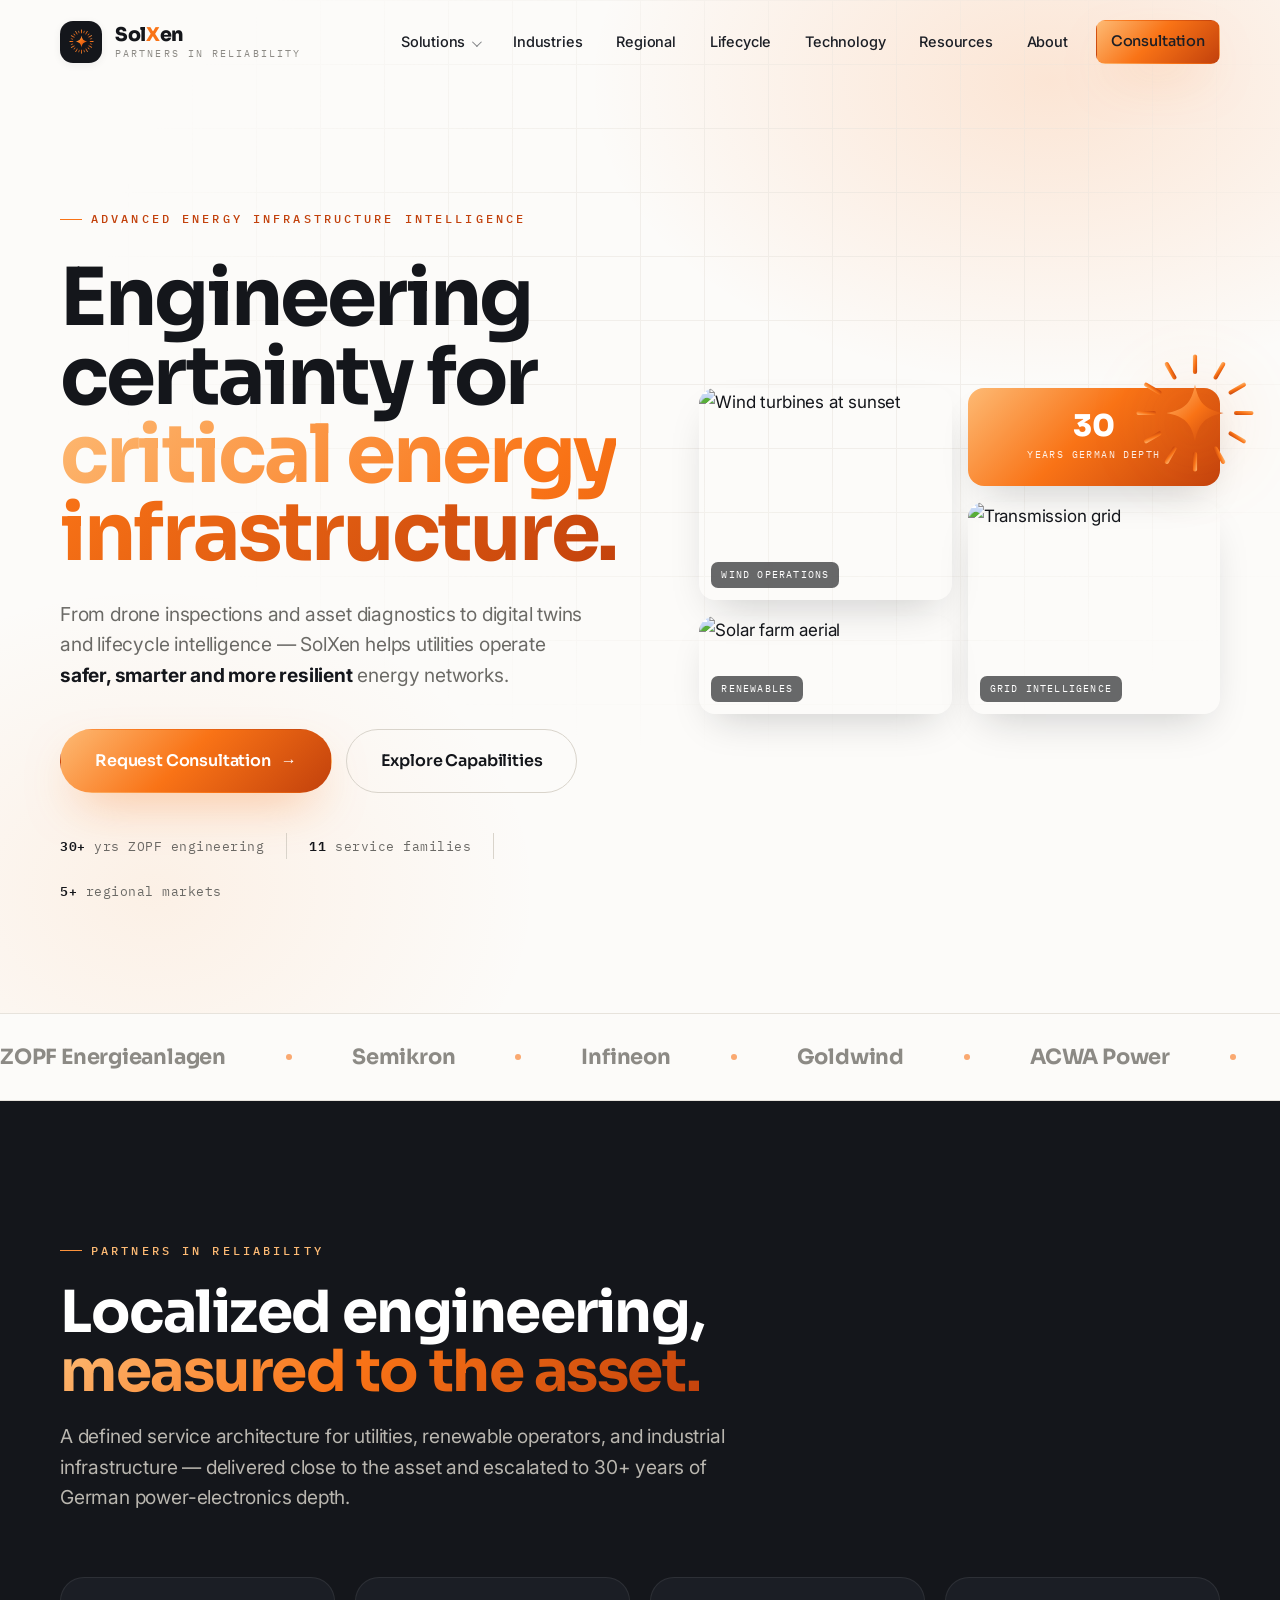
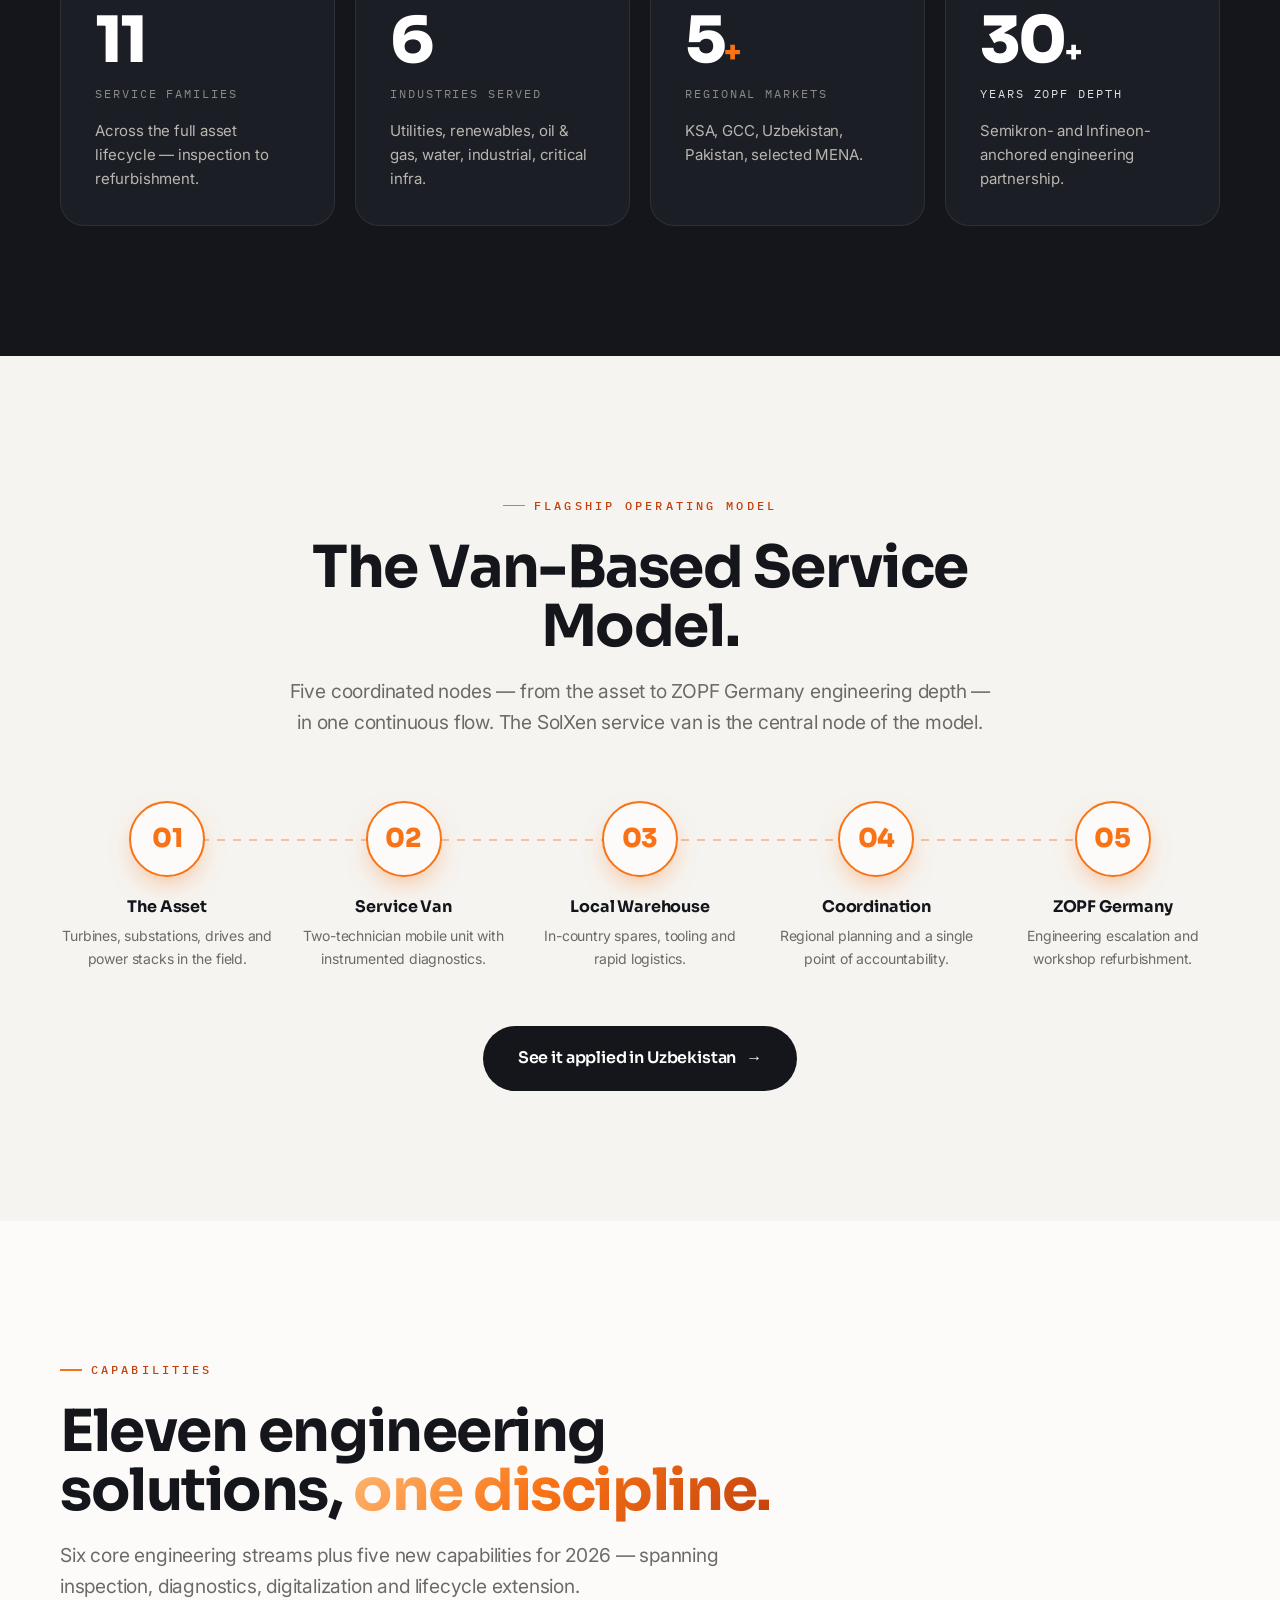
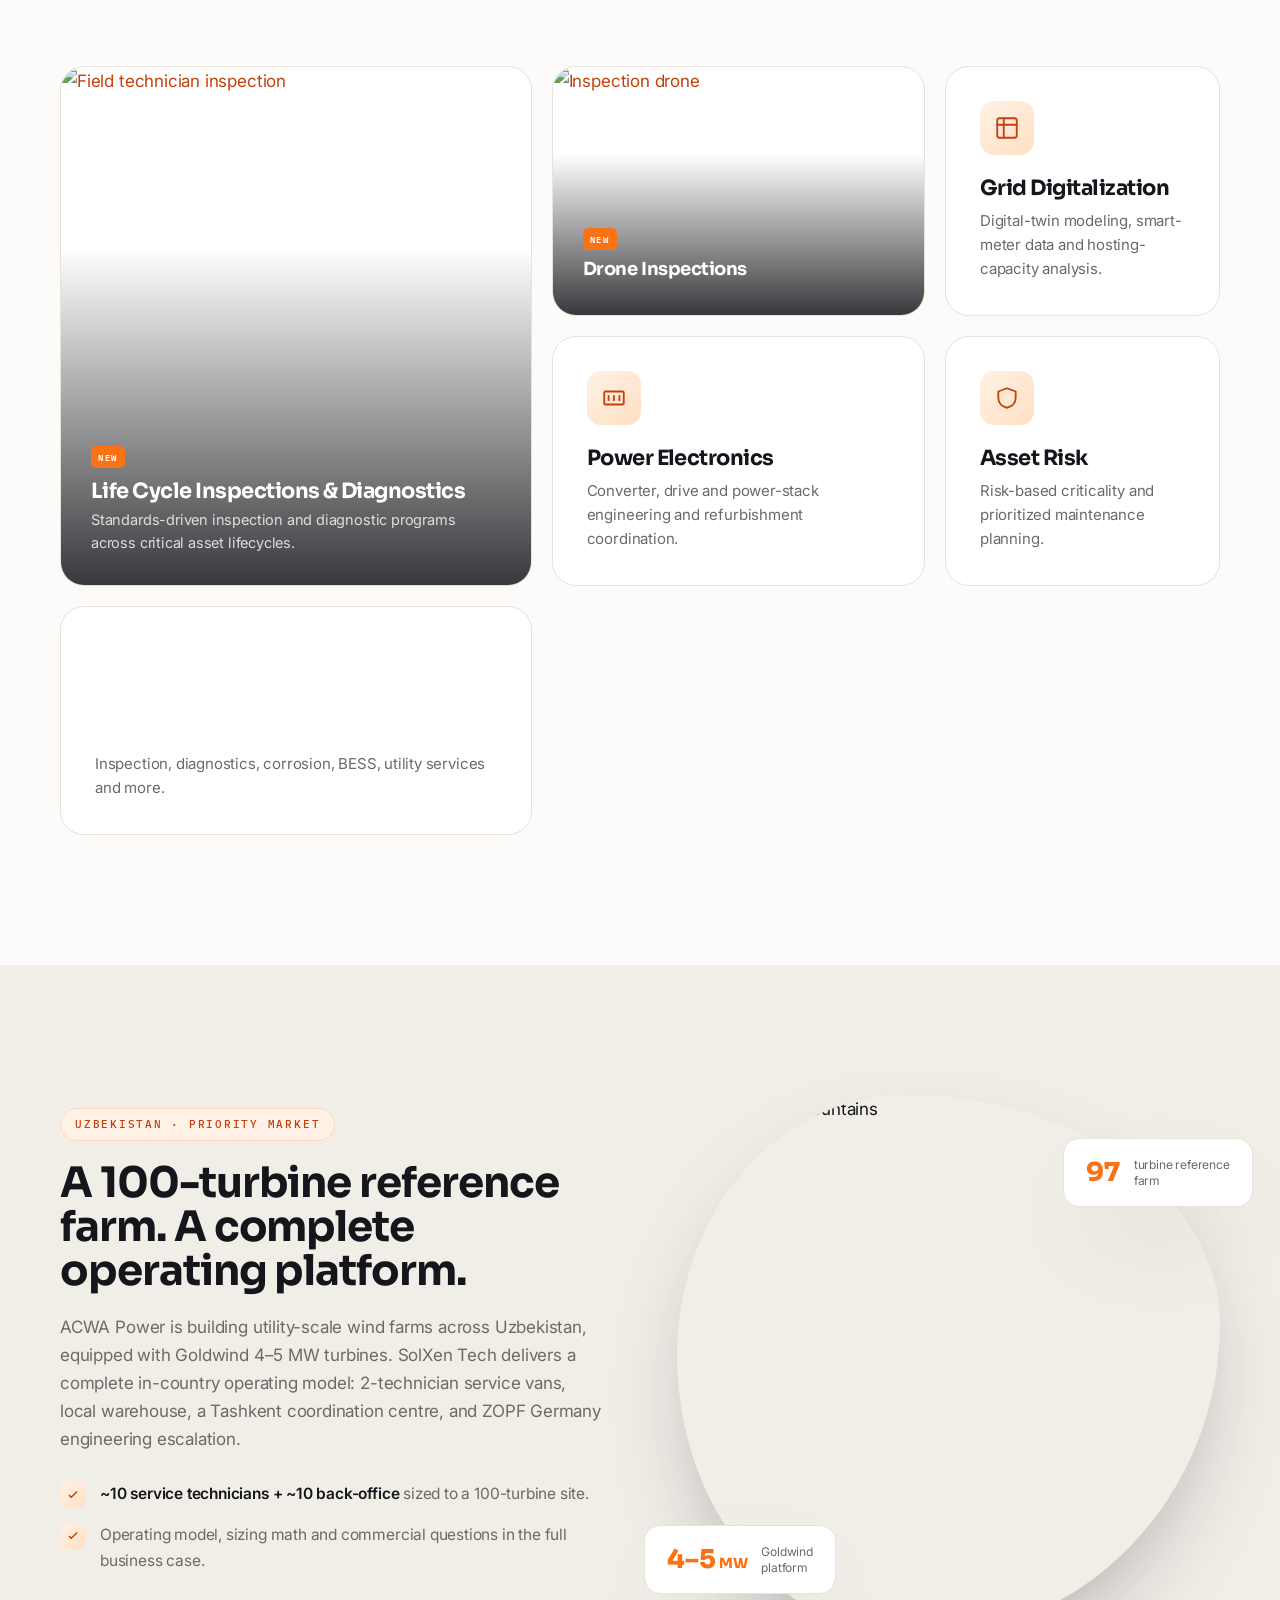
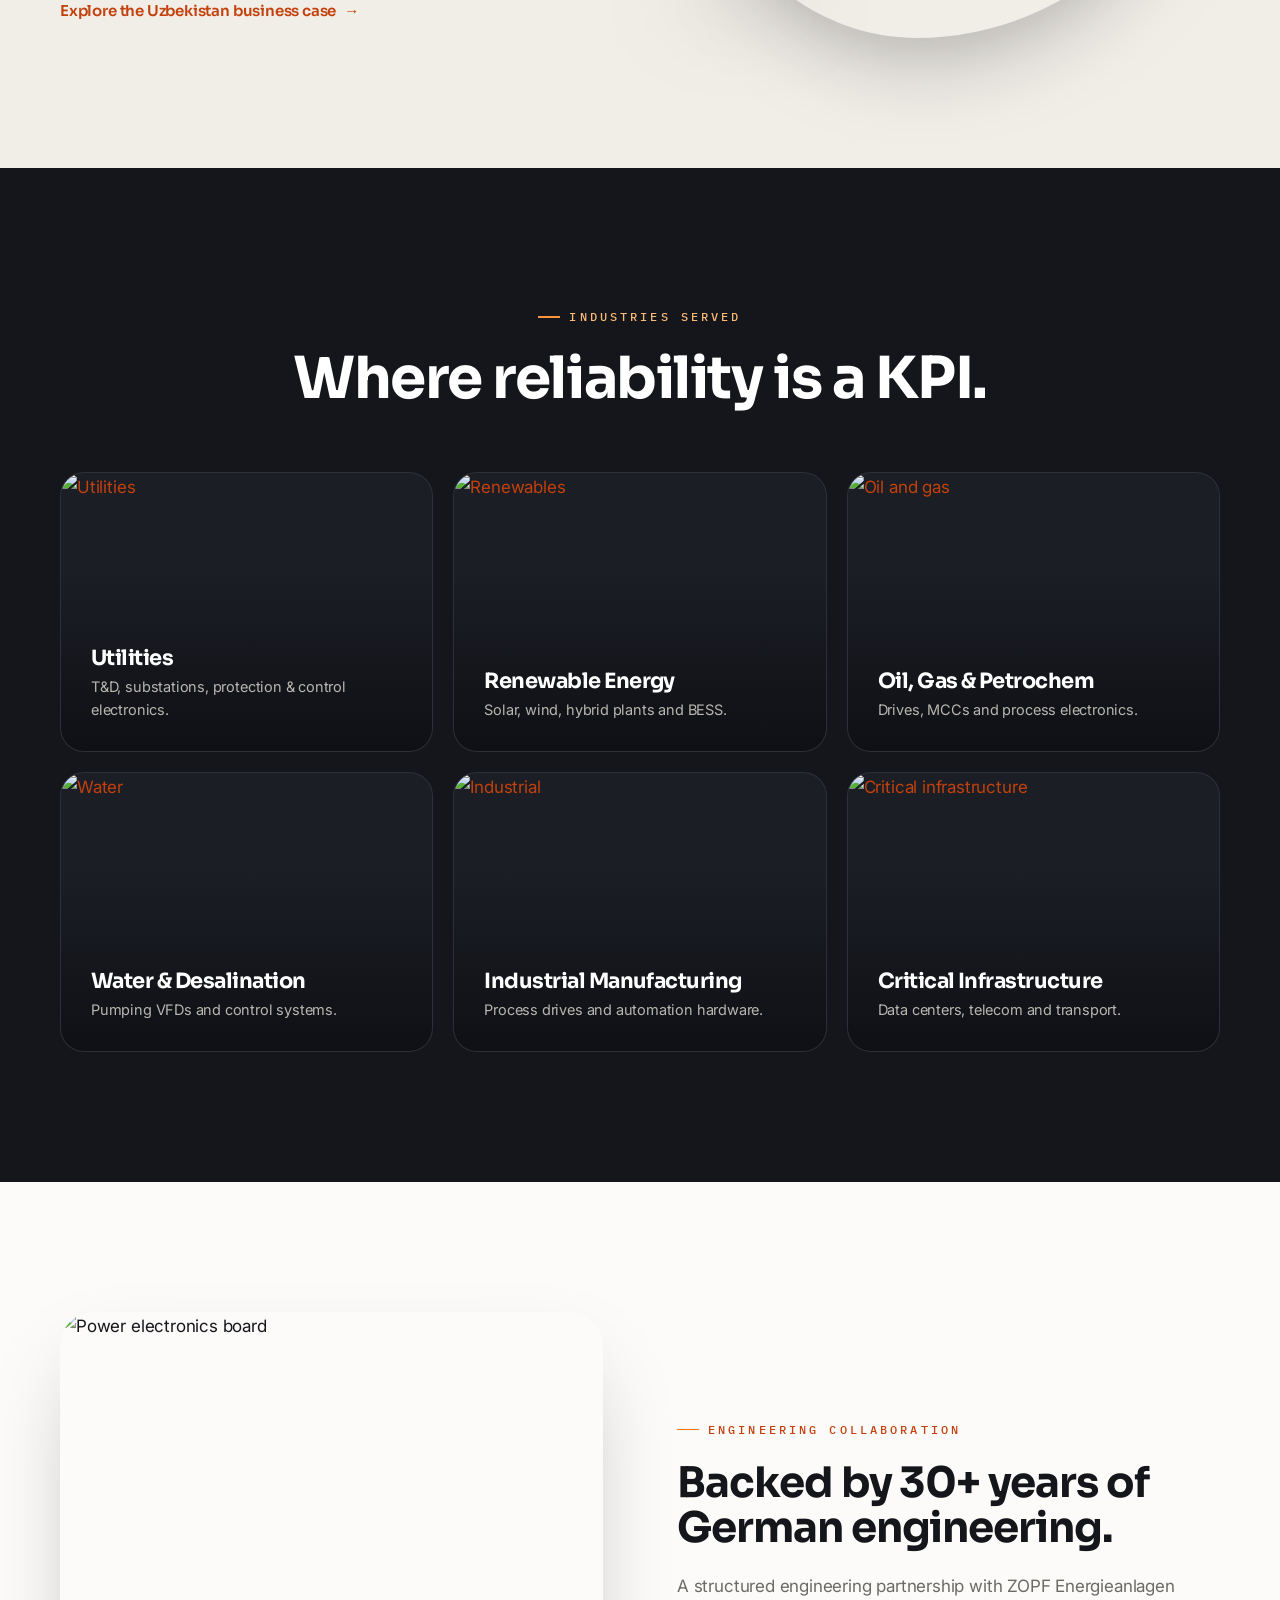
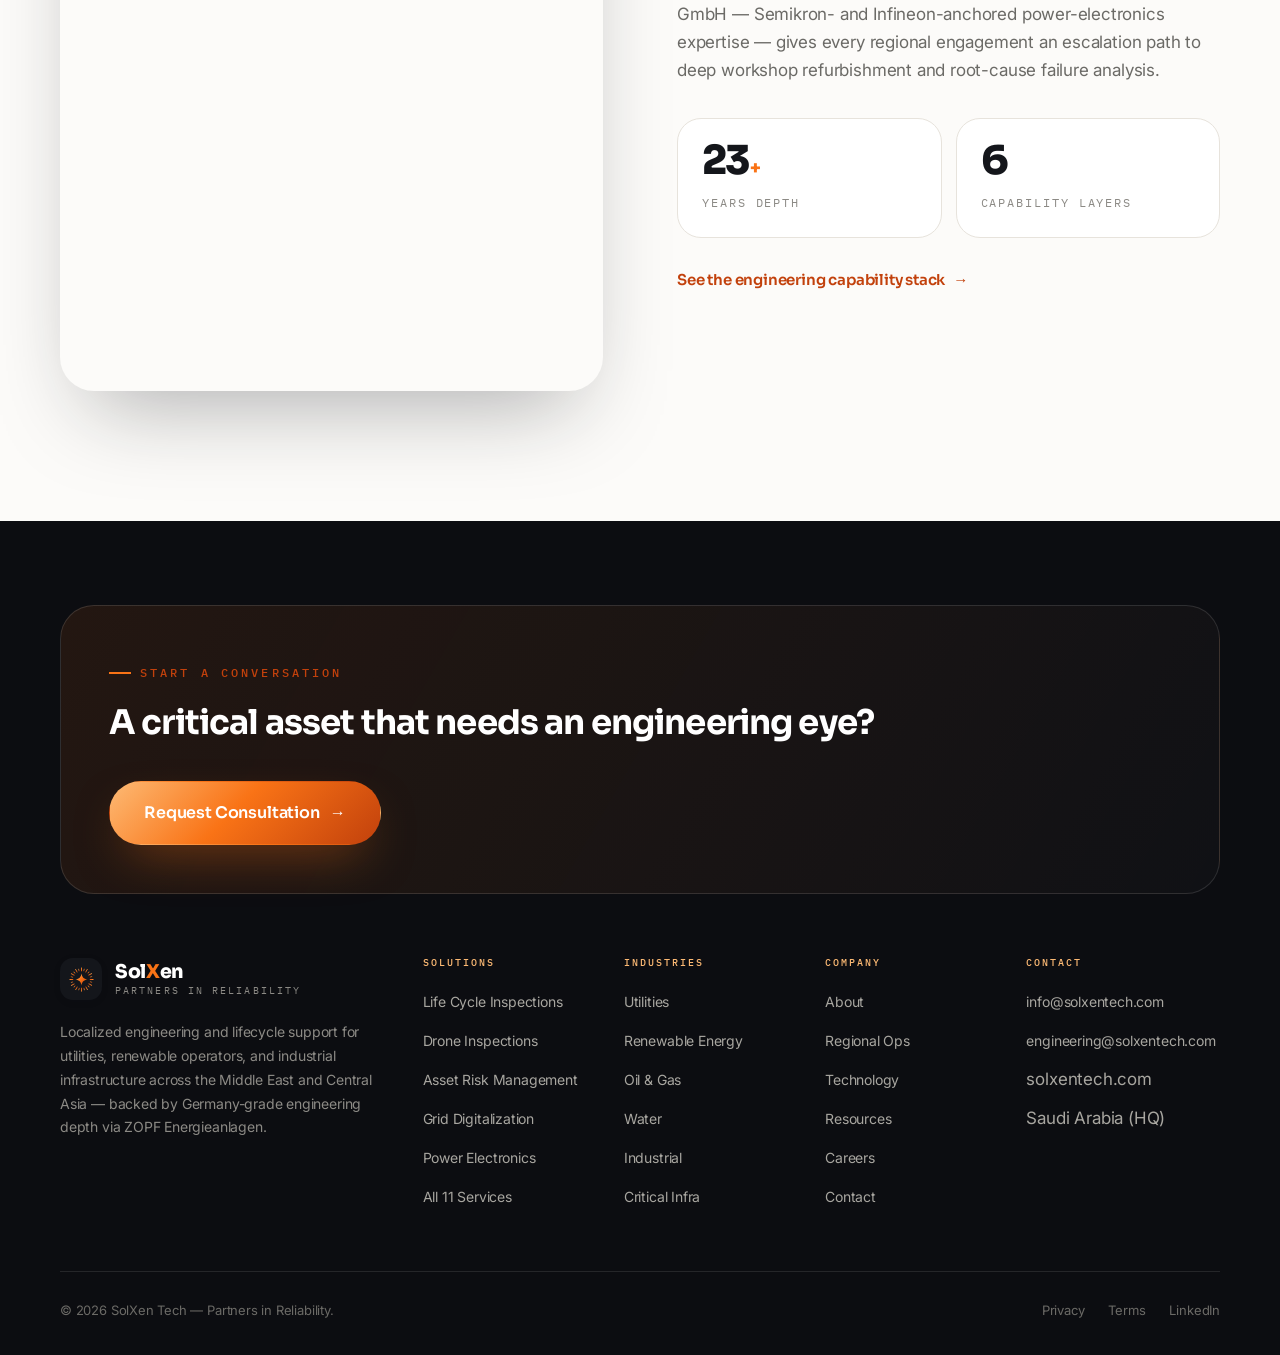
==== commit 5b127b20: "Redesign SolXen Tech website: bold editorial design system - New design system (style.css): molten-o" ====
--- a/index.html
+++ b/index.html
@@ -1,370 +1,216 @@
 <!DOCTYPE html>
 <html lang="en">
 <head>
-<meta charset="UTF-8" />
-<meta name="viewport" content="width=device-width, initial-scale=1.0, viewport-fit=cover" />
-<meta name="theme-color" content="#F97316" />
-<title>Solxen Tech — Partners in Reliability</title>
-<meta name="description" content="Industrial power electronics & energy systems engineering. Localized in the Middle East and Central Asia, backed by Germany-grade engineering depth." />
+<meta charset="UTF-8"/>
+<meta name="viewport" content="width=device-width, initial-scale=1.0, viewport-fit=cover"/>
+<meta name="theme-color" content="#F97316"/>
+<title>SolXen Tech — Engineering Certainty for Critical Energy Infrastructure</title>
+<meta name="description" content="Industrial power electronics & energy-systems engineering. Drone inspections, asset diagnostics, digital twins and lifecycle intelligence for utilities and renewable operators across the Middle East and Central Asia — backed by Germany-grade engineering depth."/>
+<link rel="icon" href="logo.svg" type="image/svg+xml"/>
 <link rel="preconnect" href="https://fonts.googleapis.com">
 <link rel="preconnect" href="https://fonts.gstatic.com" crossorigin>
-<link href="https://fonts.googleapis.com/css2?family=Inter:wght@300;400;500;600;700&family=Montserrat:wght@600;700;800&family=IBM+Plex+Sans:wght@400;500;600&family=IBM+Plex+Mono:wght@400;500&display=swap" rel="stylesheet">
+<link href="https://fonts.googleapis.com/css2?family=Sora:wght@400;500;600;700;800&family=Inter:wght@400;500;600;700&family=IBM+Plex+Mono:wght@400;500&display=swap" rel="stylesheet">
+<link rel="preconnect" href="https://images.unsplash.com">
 <link rel="stylesheet" href="style.css">
 </head>
-<body>
-<nav class="nav"><div class="nav-inner">
-    <a href="index.html" class="brand">
-      <div class="brand-mark"><svg viewBox="0 0 200 200" xmlns="http://www.w3.org/2000/svg">
-<g transform="translate(100,100)">
-<g fill="#F97316">
-<g id="r"><path d="M -4 -52 C -6 -64, -2 -72, 2 -80 C 6 -76, 8 -72, 6 -64 C 7 -58, 5 -54, 4 -52 C 1 -50, -2 -50, -4 -52 Z"/></g>
-<use href="#r" transform="rotate(15)"/><use href="#r" transform="rotate(30)"/><use href="#r" transform="rotate(45)"/>
-<use href="#r" transform="rotate(60)"/><use href="#r" transform="rotate(75)"/><use href="#r" transform="rotate(90)"/>
-<use href="#r" transform="rotate(105)"/><use href="#r" transform="rotate(120)"/><use href="#r" transform="rotate(135)"/>
-<use href="#r" transform="rotate(150)"/><use href="#r" transform="rotate(165)"/><use href="#r" transform="rotate(180)"/>
-<use href="#r" transform="rotate(195)"/><use href="#r" transform="rotate(210)"/><use href="#r" transform="rotate(225)"/>
-<use href="#r" transform="rotate(240)"/><use href="#r" transform="rotate(255)"/><use href="#r" transform="rotate(270)"/>
-<use href="#r" transform="rotate(285)"/><use href="#r" transform="rotate(300)"/><use href="#r" transform="rotate(315)"/>
-<use href="#r" transform="rotate(330)"/><use href="#r" transform="rotate(345)"/>
-</g>
-<circle cx="0" cy="0" r="48" fill="none" stroke="#F97316" stroke-width="0.6" opacity="0.45"/>
-<text x="0" y="14" text-anchor="middle" font-family="Georgia, serif" font-size="58" fill="#FFFFFF">S</text>
-</g></svg></div>
-      <div>SOLXEN<span style="color:#F97316">.</span>TECH<div class="brand-sub">PARTNERS IN RELIABILITY</div></div>
-    </a>
-    <ul class="nav-links">
-      <li class="has-drop"><a href="solutions.html">Solutions</a>
-        <div class="dropdown">
-          <span class="drop-label">11 Service Families</span>
-          <a href="solutions/lifecycle-inspections-diagnostics.html">Life Cycle Inspections <span class="new-badge">NEW</span></a>
-          <a href="solutions/drone-inspections.html">Drone Inspections <span class="new-badge">NEW</span></a>
-          <a href="solutions/asset-risk-management.html">Asset Risk Management <span class="new-badge">NEW</span></a>
-          <a href="solutions/corrosion-prevention.html">Corrosion Prevention <span class="new-badge">NEW</span></a>
-          <a href="solutions/grid-digitalization.html">Grid Digitalization <span class="new-badge">NEW</span></a>
-          <a href="solutions/power-electronics.html">Power Electronics</a>
-          <a href="solutions/industrial-electronics.html">Industrial Electronics</a>
-          <a href="solutions/diagnostics.html">Diagnostics & Reliability</a>
-          <a href="solutions/lifecycle-engineering.html">Lifecycle Engineering</a>
-          <a href="solutions/renewable-bess.html">Renewable & BESS</a>
-          <a href="solutions/utility-services.html">Utility & Industrial</a>
-        </div></li>
-      <li><a href="industries.html">Industries</a></li>
-      <li><a href="regional.html">Regional</a></li>
-      <li><a href="lifecycle.html">Lifecycle</a></li>
-      <li><a href="technology.html">Technology</a></li>
-      <li><a href="resources.html">Resources</a></li>
-      <li><a href="about.html">About</a></li>
-      <li><a href="contact.html" class="btn btn-primary">Consultation</a></li>
-    </ul>
-    <button class="menu-toggle" aria-label="Open menu">☰</button>
-  </div></nav>
-  <div class="mobile-menu-backdrop" id="mob-backdrop"></div>
-<aside class="mobile-menu" id="mob-menu">
-  <div class="mobile-menu-header">
-    <a href="index.html" class="brand">
-      <div class="brand-mark"><svg viewBox="0 0 200 200" xmlns="http://www.w3.org/2000/svg">
-<g transform="translate(100,100)">
-<g fill="#F97316">
-<g id="r"><path d="M -4 -52 C -6 -64, -2 -72, 2 -80 C 6 -76, 8 -72, 6 -64 C 7 -58, 5 -54, 4 -52 C 1 -50, -2 -50, -4 -52 Z"/></g>
-<use href="#r" transform="rotate(15)"/><use href="#r" transform="rotate(30)"/><use href="#r" transform="rotate(45)"/>
-<use href="#r" transform="rotate(60)"/><use href="#r" transform="rotate(75)"/><use href="#r" transform="rotate(90)"/>
-<use href="#r" transform="rotate(105)"/><use href="#r" transform="rotate(120)"/><use href="#r" transform="rotate(135)"/>
-<use href="#r" transform="rotate(150)"/><use href="#r" transform="rotate(165)"/><use href="#r" transform="rotate(180)"/>
-<use href="#r" transform="rotate(195)"/><use href="#r" transform="rotate(210)"/><use href="#r" transform="rotate(225)"/>
-<use href="#r" transform="rotate(240)"/><use href="#r" transform="rotate(255)"/><use href="#r" transform="rotate(270)"/>
-<use href="#r" transform="rotate(285)"/><use href="#r" transform="rotate(300)"/><use href="#r" transform="rotate(315)"/>
-<use href="#r" transform="rotate(330)"/><use href="#r" transform="rotate(345)"/>
-</g>
-<circle cx="0" cy="0" r="48" fill="none" stroke="#F97316" stroke-width="0.6" opacity="0.45"/>
-<text x="0" y="14" text-anchor="middle" font-family="Georgia, serif" font-size="58" fill="#FFFFFF">S</text>
-</g></svg></div>
-      <div>SOLXEN<span style="color:#F97316">.</span>TECH<div class="brand-sub">PARTNERS IN RELIABILITY</div></div>
-    </a>
-    <button class="mobile-menu-close" id="mob-close" aria-label="Close menu">×</button>
-  </div>
-  <div>
-    <span class="mob-label">MAIN</span>
-    <a href="index.html">Home</a>
-    <a href="solutions.html">Solutions</a>
-    <a href="industries.html">Industries</a>
-    <a href="lifecycle.html">Lifecycle</a>
-    <a href="regional.html">Regional</a>
-    <a href="technology.html">Technology</a>
-    <a href="about.html">About</a>
-    <a href="resources.html">Resources</a>
-    <a href="careers.html">Careers</a>
-    <span class="mob-label">SERVICES</span>
-    <a href="solutions/lifecycle-inspections-diagnostics.html">Life Cycle Inspections <span class="new-badge">NEW</span></a>
-    <a href="solutions/drone-inspections.html">Drone Inspections <span class="new-badge">NEW</span></a>
-    <a href="solutions/asset-risk-management.html">Asset Risk Management <span class="new-badge">NEW</span></a>
-    <a href="solutions/corrosion-prevention.html">Corrosion Prevention <span class="new-badge">NEW</span></a>
-    <a href="solutions/grid-digitalization.html">Grid Digitalization <span class="new-badge">NEW</span></a>
-    <a href="solutions/power-electronics.html">Power Electronics</a>
-    <a href="solutions/industrial-electronics.html">Industrial Electronics</a>
-    <a href="solutions/diagnostics.html">Diagnostics & Reliability</a>
-    <a href="solutions/lifecycle-engineering.html">Lifecycle Engineering</a>
-    <a href="solutions/renewable-bess.html">Renewable & BESS</a>
-    <a href="solutions/utility-services.html">Utility & Industrial</a>
-    <a href="contact.html" class="cta">Request Consultation →</a>
-  </div>
-</aside>
-
-<section class="hero">
-  <div class="container">
+<body data-page="home">
+<div id="site-nav"></div>
+
+<!-- ============ HERO ============ -->
+<header class="hero">
+  <div class="hero-mesh"></div>
+  <div class="hero-grid-lines"></div>
+  <div class="wrap">
     <div class="hero-grid">
       <div>
-        <span class="eyebrow">PARTNERS IN RELIABILITY</span>
-        <h1>Industrial Power Electronics<br/>& <span class="accent">Energy Systems</span></h1>
-        <p class="lead">Localized engineering and lifecycle support for utilities, renewable operators, and industrial infrastructure across the Middle East and Central Asia — backed by Germany-grade engineering depth via ZOPF Energieanlagen.</p>
-        <div class="ctas">
-          <a href="contact.html" class="btn btn-primary">Request Consultation →</a>
-          <a href="solutions.html" class="btn btn-outline" style="color:#fff;border-color:rgba(255,255,255,0.3);">Explore Capabilities</a>
-        </div>
-      </div>
-      <div class="hero-visual">
-        <img src="assets/logo-circular.png" alt="Solxen Tech logo" style="width:100%;max-width:380px;height:auto;"/>
-      </div>
-    </div>
-  </div>
-</section>
-
-<div class="stats-band">
-  <div class="container">
-    <div class="stats-grid">
-      <div class="stat"><div class="num">11</div><div class="label">Service Families</div></div>
-      <div class="stat"><div class="num">6</div><div class="label">Industries Served</div></div>
-      <div class="stat"><div class="num">5<span>+</span></div><div class="label">Regional Markets</div></div>
-      <div class="stat"><div class="num">30<span>+yrs</span></div><div class="label">ZOPF Engineering</div></div>
-    </div>
+        <div class="kicker" data-reveal>Advanced Energy Infrastructure Intelligence</div>
+        <h1 class="h-display" data-reveal>Engineering certainty for <span class="grad-text">critical energy infrastructure.</span></h1>
+        <p class="lead" data-reveal style="transition-delay:.08s">From drone inspections and asset diagnostics to digital twins and lifecycle intelligence — SolXen helps utilities operate <b style="color:var(--ink)">safer, smarter and more resilient</b> energy networks.</p>
+        <div class="btn-row" data-reveal style="transition-delay:.16s">
+          <a href="contact.html" class="btn btn-primary btn-lg">Request Consultation <span class="arr">&rarr;</span></a>
+          <a href="solutions.html" class="btn btn-ghost btn-lg">Explore Capabilities</a>
+        </div>
+        <div class="hero-trust" data-reveal style="transition-delay:.24s">
+          <span><b>30+</b> yrs ZOPF engineering</span><span class="sep"></span>
+          <span><b>11</b> service families</span><span class="sep"></span>
+          <span><b>5+</b> regional markets</span>
+        </div>
+      </div>
+      <div class="hero-art" data-parallax data-reveal="right" style="transition-delay:.12s">
+        <div class="hero-spark"><svg viewBox="0 0 200 200" xmlns="http://www.w3.org/2000/svg"><defs><linearGradient id="hg" x1="0" y1="0" x2="1" y2="1"><stop offset="0" stop-color="#FDBA74"/><stop offset=".5" stop-color="#F97316"/><stop offset="1" stop-color="#C2410C"/></linearGradient></defs><g transform="translate(100,100)" fill="url(#hg)"><g id="hb"><rect x="-3.2" y="-90" width="6.4" height="30" rx="3.2"/></g><use href="#hb" transform="rotate(30)"/><use href="#hb" transform="rotate(60)"/><use href="#hb" transform="rotate(90)"/><use href="#hb" transform="rotate(120)"/><use href="#hb" transform="rotate(150)"/><use href="#hb" transform="rotate(180)"/><use href="#hb" transform="rotate(210)"/><use href="#hb" transform="rotate(240)"/><use href="#hb" transform="rotate(270)"/><use href="#hb" transform="rotate(300)"/><use href="#hb" transform="rotate(330)"/><path d="M0 -44C5 -16 16 -5 44 0C16 5 5 16 0 44C-5 16 -16 5 -44 0C-16 -5 -5 -16 0 -44Z"/></g></svg></div>
+        <div class="cell c1">
+          <img src="https://images.unsplash.com/photo-1466611653911-95081537e5b7?auto=format&fit=crop&w=700&q=75" alt="Wind turbines at sunset"/>
+          <span class="tag">Wind operations</span>
+        </div>
+        <div class="cell c2 glass">
+          <div class="n" data-count="30">0</div>
+          <div class="t">Years German depth</div>
+        </div>
+        <div class="cell c3">
+          <img src="https://images.unsplash.com/photo-1473341304170-971dccb5ac1e?auto=format&fit=crop&w=700&q=75" alt="Transmission grid"/>
+          <span class="tag">Grid intelligence</span>
+        </div>
+        <div class="cell c4">
+          <img src="https://images.unsplash.com/photo-1497435334941-8c899ee9e8e9?auto=format&fit=crop&w=600&q=75" alt="Solar farm aerial"/>
+          <span class="tag">Renewables</span>
+        </div>
+      </div>
+    </div>
+  </div>
+</header>
+
+<!-- ============ MARQUEE ============ -->
+<div class="marquee" aria-hidden="true">
+  <div class="marquee-track">
+    <span class="marquee-item">ZOPF Energieanlagen</span>
+    <span class="marquee-item">Semikron</span>
+    <span class="marquee-item">Infineon</span>
+    <span class="marquee-item">Goldwind</span>
+    <span class="marquee-item">ACWA Power</span>
+    <span class="marquee-item">IEEE · IEC · NETA</span>
   </div>
 </div>
 
-<!-- VAN SERVICE MODEL — flagship infographic embedded -->
+<!-- ============ STATS / POSITIONING ============ -->
 <section class="dark">
-  <div class="container">
-    <div class="section-header centered">
-      <span class="section-eyebrow">Flagship Operating Model</span>
-      <h2>The Van-Based Service Model.</h2>
-      <p class="lead-text">Five coordinated nodes — from the asset to ZOPF Germany engineering depth — in one continuous flow. The Solxen Tech service van is the central node of the model.</p>
-    </div>
-    <div style="border-radius:12px;overflow:hidden;border:1px solid rgba(255,255,255,0.08);background:var(--navy-deep);">
-      <object data="assets/van-service-model.svg" type="image/svg+xml" style="width:100%;display:block;" aria-label="Solxen Tech Van-Based Service Model — 5-node flow infographic">
-        <img src="assets/van-service-model.png" alt="Solxen Tech Van Service Model" style="width:100%;display:block;"/>
-      </object>
-    </div>
-    <div style="text-align:center;margin-top:36px;">
-      <a href="regional.html#uzbekistan" class="btn btn-primary">See it applied in Uzbekistan →</a>
-    </div>
-  </div>
-</section>
-
-<!-- Application strip -->
-<section class="cream compact">
-  <div class="container">
-    <div class="section-header centered">
-      <span class="section-eyebrow">Streamlined Solutions</span>
-      <h2>Advantages &amp; Applications</h2>
-      <p class="lead-text">Eleven service families across the asset lifecycle. Six core engineering streams plus five new capabilities for 2026.</p>
-    </div>
-    <div class="app-strip">
-      <a href="solutions/lifecycle-inspections-diagnostics.html" class="app-card">
-        <div class="app-icon"><svg viewBox="0 0 24 24"><circle cx="11" cy="11" r="7"/><line x1="16" y1="16" x2="21" y2="21"/></svg></div>
-        <h4>Inspections</h4><div class="app-sub">Standards-driven asset inspections</div>
-      </a>
-      <a href="solutions/drone-inspections.html" class="app-card">
-        <div class="app-icon"><svg viewBox="0 0 24 24"><path d="M12 2L20 12L12 22L4 12Z"/><circle cx="12" cy="12" r="3"/></svg></div>
-        <h4>Drone Surveys</h4><div class="app-sub">UAV thermal, visual & corona</div>
-      </a>
-      <a href="solutions/asset-risk-management.html" class="app-card">
-        <div class="app-icon"><svg viewBox="0 0 24 24"><path d="M12 2L22 6V12C22 18 17 22 12 22S2 18 2 12V6Z"/></svg></div>
-        <h4>Risk Management</h4><div class="app-sub">Risk-based asset & maintenance</div>
-      </a>
-      <a href="solutions/power-electronics.html" class="app-card">
-        <div class="app-icon"><svg viewBox="0 0 24 24"><rect x="3" y="6" width="18" height="12" rx="1"/><path d="M7 10v4M12 10v4M17 10v4"/></svg></div>
-        <h4>Power Electronics</h4><div class="app-sub">Converter, drive, power-stack</div>
-      </a>
-      <a href="solutions/diagnostics.html" class="app-card">
-        <div class="app-icon"><svg viewBox="0 0 24 24"><path d="M3 12h4l3-8 4 16 3-8h4"/></svg></div>
-        <h4>Diagnostics</h4><div class="app-sub">Thermal, ESA, PQ, vibration</div>
-      </a>
-      <a href="solutions/lifecycle-engineering.html" class="app-card">
-        <div class="app-icon"><svg viewBox="0 0 24 24"><path d="M21 12a9 9 0 11-9-9"/><path d="M12 7v5l3 2"/></svg></div>
-        <h4>Lifecycle Programs</h4><div class="app-sub">Multi-year reliability programs</div>
-      </a>
-    </div>
-    <div style="text-align:center;margin-top:40px;">
-      <a href="solutions.html" class="btn btn-dark">View All 11 Services →</a>
-    </div>
-  </div>
-</section>
-
-<!-- Uzbekistan callout split -->
-<section class="light">
-  <div class="container">
-    <div class="split reverse">
-      <div class="split-image">
-        <div style="position:absolute;inset:0;background:radial-gradient(circle at 70% 50%,rgba(249,115,22,0.45),transparent 60%),linear-gradient(135deg,#1c2333,#0c1118);"></div>
-        <div style="position:absolute;inset:0;display:flex;align-items:center;justify-content:center;padding:20px;">
-          <svg viewBox="0 0 240 200" width="80%" height="80%">
-            <circle cx="200" cy="40" r="14" fill="#F97316" opacity="0.85"/>
-            <circle cx="200" cy="40" r="28" fill="#F97316" opacity="0.25"/>
-            <g stroke="#FFFFFF" stroke-width="2" fill="#FFFFFF">
-              <rect x="58" y="80" width="4" height="80"/>
-              <rect x="54" y="74" width="12" height="10"/>
-              <g transform="translate(60,80)">
-                <path d="M0,0 L-25,-15 L-22,-5 Z"/>
-                <path d="M0,0 L22,-22 L18,-10 Z"/>
-                <path d="M0,0 L5,28 L-5,28 Z"/>
-                <circle cx="0" cy="0" r="3" fill="#F97316"/>
-              </g>
-            </g>
-            <g stroke="#FFFFFF" stroke-width="2" fill="#FFFFFF" opacity="0.85">
-              <rect x="118" y="90" width="4" height="70"/>
-              <rect x="114" y="84" width="12" height="10"/>
-              <g transform="translate(120,90)">
-                <path d="M0,0 L-22,-10 L-20,-3 Z"/>
-                <path d="M0,0 L18,-22 L15,-10 Z"/>
-                <path d="M0,0 L4,24 L-4,24 Z"/>
-                <circle cx="0" cy="0" r="2.5" fill="#F97316"/>
-              </g>
-            </g>
-            <line x1="0" y1="160" x2="240" y2="160" stroke="#F97316" stroke-width="1" opacity="0.4"/>
-          </svg>
-        </div>
-      </div>
-      <div class="split-content">
-        <span class="pre-eyebrow">UZBEKISTAN WIND OPERATIONS  ·  PRIORITY MARKET</span>
-        <h3>A 100-turbine reference farm.<br/>A complete operating platform.</h3>
-        <p>ACWA Power is building utility-scale wind farms across Uzbekistan, equipped with Goldwind 4–5 MW turbines. Solxen Tech delivers a complete in-country operating model: 2-technician service vans, local warehouse, Tashkent coordination centre, ZOPF Germany engineering escalation.</p>
-        <p><strong style="color:var(--orange);">~10 service technicians + ~10 back-office</strong> sized to a 100-turbine site. Operating model, sizing math, and commercial questions all in the Uzbekistan business case.</p>
-        <a href="regional.html#uzbekistan" class="more">Explore the Uzbekistan business case →</a>
-      </div>
-    </div>
-  </div>
-</section>
-
-<!-- Industries grid -->
+  <div class="wrap">
+    <div class="sec-head" data-reveal>
+      <div class="kicker">Partners in Reliability</div>
+      <h2 class="h-xl">Localized engineering, <span class="grad-text">measured to the asset.</span></h2>
+      <p class="lead">A defined service architecture for utilities, renewable operators, and industrial infrastructure — delivered close to the asset and escalated to 30+ years of German power-electronics depth.</p>
+    </div>
+    <div class="bento" data-stagger>
+      <div class="cell col-3 cell-ink lift"><div class="big-n" data-count="11">0</div><div class="n-lbl">Service families</div><p style="margin-top:16px">Across the full asset lifecycle — inspection to refurbishment.</p></div>
+      <div class="cell col-3 cell-ink lift"><div class="big-n" data-count="6">0</div><div class="n-lbl">Industries served</div><p style="margin-top:16px">Utilities, renewables, oil &amp; gas, water, industrial, critical infra.</p></div>
+      <div class="cell col-3 cell-ink lift"><div class="big-n"><span data-count="5">0</span><span class="u">+</span></div><div class="n-lbl">Regional markets</div><p style="margin-top:16px">KSA, GCC, Uzbekistan, Pakistan, selected MENA.</p></div>
+      <div class="cell col-3 cell-o lift"><div class="big-n"><span data-count="30">0</span><span class="u">+</span></div><div class="n-lbl">Years ZOPF depth</div><p style="margin-top:16px">Semikron- and Infineon-anchored engineering partnership.</p></div>
+    </div>
+  </div>
+</section>
+
+<!-- ============ OPERATING MODEL ============ -->
+<section class="bone">
+  <div class="wrap">
+    <div class="sec-head center" data-reveal>
+      <div class="kicker center">Flagship Operating Model</div>
+      <h2 class="h-xl">The Van-Based Service Model.</h2>
+      <p class="lead">Five coordinated nodes — from the asset to ZOPF Germany engineering depth — in one continuous flow. The SolXen service van is the central node of the model.</p>
+    </div>
+    <div class="steps" data-stagger>
+      <div class="step"><div class="num">01</div><h4>The Asset</h4><p>Turbines, substations, drives and power stacks in the field.</p></div>
+      <div class="step"><div class="num">02</div><h4>Service Van</h4><p>Two-technician mobile unit with instrumented diagnostics.</p></div>
+      <div class="step"><div class="num">03</div><h4>Local Warehouse</h4><p>In-country spares, tooling and rapid logistics.</p></div>
+      <div class="step"><div class="num">04</div><h4>Coordination</h4><p>Regional planning and a single point of accountability.</p></div>
+      <div class="step"><div class="num">05</div><h4>ZOPF Germany</h4><p>Engineering escalation and workshop refurbishment.</p></div>
+    </div>
+    <div style="text-align:center;margin-top:56px" data-reveal>
+      <a href="regional.html#uzbekistan" class="btn btn-ink btn-lg">See it applied in Uzbekistan <span class="arr">&rarr;</span></a>
+    </div>
+  </div>
+</section>
+
+<!-- ============ SOLUTIONS BENTO ============ -->
+<section>
+  <div class="wrap">
+    <div class="sec-head" data-reveal>
+      <div class="kicker">Capabilities</div>
+      <h2 class="h-xl">Eleven engineering solutions, <span class="grad-text">one discipline.</span></h2>
+      <p class="lead">Six core engineering streams plus five new capabilities for 2026 — spanning inspection, diagnostics, digitalization and lifecycle extension.</p>
+    </div>
+    <div class="bento" data-stagger>
+      <a href="solutions.html#inspections" class="cell col-5 cell-media row-2 lift" style="min-height:420px">
+        <img src="https://images.unsplash.com/photo-1559302504-64aae6ca6b6d?auto=format&fit=crop&w=900&q=75" alt="Field technician inspection"/>
+        <div class="ov"></div>
+        <div class="cap"><span class="badge-new">NEW</span><h3 style="margin-top:10px">Life Cycle Inspections &amp; Diagnostics</h3><p>Standards-driven inspection and diagnostic programs across critical asset lifecycles.</p></div>
+      </a>
+      <a href="solutions.html#drone" class="cell col-4 cell-media lift" style="min-height:200px">
+        <img src="https://images.unsplash.com/photo-1473968512647-3e447244af8f?auto=format&fit=crop&w=700&q=75" alt="Inspection drone"/>
+        <div class="ov"></div>
+        <div class="cap"><span class="badge-new">NEW</span><h3 style="margin-top:8px;font-size:18px">Drone Inspections</h3></div>
+      </a>
+      <a href="solutions.html#grid" class="cell col-3 lift">
+        <div class="ic"><svg viewBox="0 0 24 24"><rect x="3" y="3" width="18" height="18" rx="2"/><path d="M3 9h18M9 3v18"/></svg></div>
+        <h3>Grid Digitalization</h3><p>Digital-twin modeling, smart-meter data and hosting-capacity analysis.</p>
+      </a>
+      <a href="solutions.html#power" class="cell col-4 lift">
+        <div class="ic"><svg viewBox="0 0 24 24"><rect x="3" y="6" width="18" height="12" rx="1"/><path d="M7 10v4M12 10v4M17 10v4"/></svg></div>
+        <h3>Power Electronics</h3><p>Converter, drive and power-stack engineering and refurbishment coordination.</p>
+      </a>
+      <a href="solutions.html#risk" class="cell col-3 lift">
+        <div class="ic"><svg viewBox="0 0 24 24"><path d="M12 3l8 3v6c0 5-4 8-8 9-4-1-8-4-8-9V6z"/></svg></div>
+        <h3>Asset Risk</h3><p>Risk-based criticality and prioritized maintenance planning.</p>
+      </a>
+      <a href="solutions.html" class="cell col-5 cell-o lift" style="display:flex;flex-direction:column;justify-content:space-between">
+        <div class="ic"><svg viewBox="0 0 24 24"><path d="M5 12h14M13 6l6 6-6 6"/></svg></div>
+        <div><h3 style="font-size:24px">View all 11 services</h3><p>Inspection, diagnostics, corrosion, BESS, utility services and more.</p></div>
+      </a>
+    </div>
+  </div>
+</section>
+
+<!-- ============ UZBEKISTAN FEATURE ============ -->
+<section class="cream">
+  <div class="wrap">
+    <div class="feature flip">
+      <div class="feature-media" data-reveal="left">
+        <div class="blob-img"><img src="https://images.unsplash.com/photo-1487875961445-47a00398c267?auto=format&fit=crop&w=900&q=75" alt="Wind farm in mountains"/></div>
+        <div class="float-card fc-tr"><div class="fc-n" data-count="100">0</div><div class="fc-t">turbine reference<br>farm</div></div>
+        <div class="float-card fc-bl"><div class="fc-n">4–5<span style="font-size:14px"> MW</span></div><div class="fc-t">Goldwind<br>platform</div></div>
+      </div>
+      <div data-reveal="right">
+        <div class="pill pill-o">Uzbekistan · Priority Market</div>
+        <h2 class="h-lg" style="margin:20px 0">A 100-turbine reference farm. A complete operating platform.</h2>
+        <p class="mut">ACWA Power is building utility-scale wind farms across Uzbekistan, equipped with Goldwind 4–5 MW turbines. SolXen Tech delivers a complete in-country operating model: 2-technician service vans, local warehouse, a Tashkent coordination centre, and ZOPF Germany engineering escalation.</p>
+        <ul class="feat-list">
+          <li><span class="tick"><svg viewBox="0 0 24 24"><path d="M5 12l4 4L19 6"/></svg></span><span><b>~10 service technicians + ~10 back-office</b> sized to a 100-turbine site.</span></li>
+          <li><span class="tick"><svg viewBox="0 0 24 24"><path d="M5 12l4 4L19 6"/></svg></span><span>Operating model, sizing math and commercial questions in the full business case.</span></li>
+        </ul>
+        <a href="regional.html#uzbekistan" class="txt-link" style="margin-top:26px">Explore the Uzbekistan business case <span class="arr">&rarr;</span></a>
+      </div>
+    </div>
+  </div>
+</section>
+
+<!-- ============ INDUSTRIES SHOWCASE ============ -->
 <section class="dark">
-  <div class="container">
-    <div class="section-header centered">
-      <span class="section-eyebrow">Industries Served</span>
-      <h2>Where Reliability is a KPI.</h2>
-    </div>
-    <div class="grid-3">
-      <a href="industries.html#utilities" class="industry-card"><div class="industry-bg" style="background:radial-gradient(circle at 30% 40%, rgba(249,115,22,0.4), transparent 50%), linear-gradient(135deg, #1a2332, #0c1119);"></div><div class="industry-overlay"><h3>Utilities</h3><p>T&D, substations, P&C electronics</p></div></a><a href="industries.html#renewable" class="industry-card"><div class="industry-bg" style="background:radial-gradient(circle at 70% 50%, rgba(249,115,22,0.5), transparent 60%), linear-gradient(135deg, #1c2333, #0c1118);"></div><div class="industry-overlay"><h3>Renewable Energy</h3><p>Solar, wind, hybrid, BESS</p></div></a><a href="industries.html#oil-gas" class="industry-card"><div class="industry-bg" style="background:radial-gradient(circle at 50% 60%, rgba(245,158,11,0.4), transparent 55%), linear-gradient(135deg, #1f1a1a, #0e0a0a);"></div><div class="industry-overlay"><h3>Oil, Gas & Petrochemicals</h3><p>Drives, MCCs, process electronics</p></div></a><a href="industries.html#water" class="industry-card"><div class="industry-bg" style="background:radial-gradient(circle at 40% 50%, rgba(14,165,233,0.35), transparent 55%), linear-gradient(135deg, #112030, #060d18);"></div><div class="industry-overlay"><h3>Water & Desalination</h3><p>Pumping VFDs, control systems</p></div></a><a href="industries.html#industrial" class="industry-card"><div class="industry-bg" style="background:radial-gradient(circle at 60% 40%, rgba(100,116,139,0.5), transparent 55%), linear-gradient(135deg, #2a2a30, #15151a);"></div><div class="industry-overlay"><h3>Industrial Manufacturing</h3><p>Process drives, automation</p></div></a><a href="industries.html#critical" class="industry-card"><div class="industry-bg" style="background:radial-gradient(circle at 50% 50%, rgba(249,115,22,0.35), transparent 55%), linear-gradient(135deg, #1a2540, #0a1020);"></div><div class="industry-overlay"><h3>Critical Infrastructure</h3><p>Data centers, telecom, transport</p></div></a>
-    </div>
-  </div>
-</section>
-
-<!-- Partners -->
-<section class="cream compact">
-  <div class="container">
-    <div class="section-header centered" style="margin-bottom:32px;">
-      <span class="section-eyebrow">Engineering Collaboration</span>
-      <h2>Backed by 30+ Years of German Engineering.</h2>
-      <p class="lead-text">Structured engineering partnership with ZOPF Energieanlagen GmbH — Semikron and Infineon-anchored power-electronics expertise.</p>
-    </div>
-    <div class="partners-strip">
-      <div class="partner-logo">ZOPF</div>
-      <div class="partner-logo">Semikron</div>
-      <div class="partner-logo">Infineon</div>
-      <div class="partner-logo">Goldwind</div>
-      <div class="partner-logo">ACWA</div>
-      <div class="partner-logo">+ network</div>
-    </div>
-  </div>
-</section>
-
-<section class="cta-banner">
-  <div class="container">
-    <div class="cta-inner">
-      <div>
-        <h2>Have a critical asset that needs an engineering eye?</h2>
-        <p>Regional engineering consultations — diagnostic-led, documented, lifecycle-oriented.</p>
-      </div>
-      <div class="cta-actions">
-        <a href="contact.html" class="btn btn-primary">Request Consultation</a>
-        <a href="resources.html" class="btn btn-outline" style="color:#fff;border-color:rgba(255,255,255,0.3);">Download Resources</a>
-      </div>
-    </div>
-  </div>
-</section>
-<footer><div class="container">
-    <div class="footer-grid">
-      <div class="footer-brand">
-        <a href="index.html" class="brand">
-          <div class="brand-mark"><svg viewBox="0 0 200 200" xmlns="http://www.w3.org/2000/svg">
-<g transform="translate(100,100)">
-<g fill="#F97316">
-<g id="r"><path d="M -4 -52 C -6 -64, -2 -72, 2 -80 C 6 -76, 8 -72, 6 -64 C 7 -58, 5 -54, 4 -52 C 1 -50, -2 -50, -4 -52 Z"/></g>
-<use href="#r" transform="rotate(15)"/><use href="#r" transform="rotate(30)"/><use href="#r" transform="rotate(45)"/>
-<use href="#r" transform="rotate(60)"/><use href="#r" transform="rotate(75)"/><use href="#r" transform="rotate(90)"/>
-<use href="#r" transform="rotate(105)"/><use href="#r" transform="rotate(120)"/><use href="#r" transform="rotate(135)"/>
-<use href="#r" transform="rotate(150)"/><use href="#r" transform="rotate(165)"/><use href="#r" transform="rotate(180)"/>
-<use href="#r" transform="rotate(195)"/><use href="#r" transform="rotate(210)"/><use href="#r" transform="rotate(225)"/>
-<use href="#r" transform="rotate(240)"/><use href="#r" transform="rotate(255)"/><use href="#r" transform="rotate(270)"/>
-<use href="#r" transform="rotate(285)"/><use href="#r" transform="rotate(300)"/><use href="#r" transform="rotate(315)"/>
-<use href="#r" transform="rotate(330)"/><use href="#r" transform="rotate(345)"/>
-</g>
-<circle cx="0" cy="0" r="48" fill="none" stroke="#F97316" stroke-width="0.6" opacity="0.45"/>
-<text x="0" y="14" text-anchor="middle" font-family="Georgia, serif" font-size="58" fill="#FFFFFF">S</text>
-</g></svg></div>
-          <div style="color:#fff;">SOLXEN<span style="color:#F97316">.</span>TECH<div class="brand-sub">PARTNERS IN RELIABILITY</div></div>
-        </a>
-        <p style="margin-top:18px;">Localized engineering and industrial lifecycle support for utilities, renewable operators, and industrial infrastructure across the Middle East and Central Asia — backed by Germany-grade engineering depth.</p>
-      </div>
-      <div class="footer-col"><h4>Solutions</h4><ul>
-        <li><a href="solutions/lifecycle-inspections-diagnostics.html">Life Cycle Inspections</a></li>
-        <li><a href="solutions/drone-inspections.html">Drone Inspections</a></li>
-        <li><a href="solutions/asset-risk-management.html">Asset Risk Management</a></li>
-        <li><a href="solutions/corrosion-prevention.html">Corrosion Prevention</a></li>
-        <li><a href="solutions/grid-digitalization.html">Grid Digitalization</a></li>
-        <li><a href="solutions/power-electronics.html">Power Electronics</a></li>
-      </ul></div>
-      <div class="footer-col"><h4>Industries</h4><ul>
-        <li><a href="industries.html#utilities">Utilities</a></li>
-        <li><a href="industries.html#renewable">Renewable Energy</a></li>
-        <li><a href="industries.html#oil-gas">Oil & Gas</a></li>
-        <li><a href="industries.html#water">Water</a></li>
-        <li><a href="industries.html#industrial">Industrial</a></li>
-        <li><a href="industries.html#critical">Critical Infrastructure</a></li>
-      </ul></div>
-      <div class="footer-col"><h4>Company</h4><ul>
-        <li><a href="about.html">About</a></li>
-        <li><a href="regional.html">Regional Operations</a></li>
-        <li><a href="technology.html">Technology</a></li>
-        <li><a href="resources.html">Resources & Downloads</a></li>
-        <li><a href="careers.html">Careers</a></li>
-        <li><a href="contact.html">Contact</a></li>
-      </ul></div>
-      <div class="footer-col"><h4>Contact</h4><ul>
-        <li><a href="mailto:info@solxentech.com">info@solxentech.com</a></li>
-        <li><a href="mailto:engineering@solxentech.com">engineering@solxentech.com</a></li>
-        <li>solxentech.com</li>
-        <li>Saudi Arabia (HQ)</li>
-      </ul></div>
-    </div>
-    <div class="footer-bottom">
-      <div>© 2026 Solxen Tech. Partners in Reliability.</div>
-      <div class="legal"><a href="#">Privacy</a><a href="#">Terms</a><a href="#">LinkedIn</a></div>
-    </div>
-  </div></footer>
-
-<script>
-(function() {
-  const toggle = document.querySelector('.menu-toggle');
-  const menu = document.getElementById('mob-menu');
-  const backdrop = document.getElementById('mob-backdrop');
-  const close = document.getElementById('mob-close');
-  function openMenu() { menu.classList.add('open'); backdrop.classList.add('open'); document.body.style.overflow='hidden'; }
-  function closeMenu() { menu.classList.remove('open'); backdrop.classList.remove('open'); document.body.style.overflow=''; }
-  if (toggle) toggle.addEventListener('click', openMenu);
-  if (close) close.addEventListener('click', closeMenu);
-  if (backdrop) backdrop.addEventListener('click', closeMenu);
-  // Close on link click
-  document.querySelectorAll('.mobile-menu a').forEach(a => a.addEventListener('click', closeMenu));
-})();
-const obs = new IntersectionObserver((es) => es.forEach(e => { if (e.isIntersecting) { e.target.style.opacity='1'; e.target.style.transform='translateY(0)'; }}), { threshold: 0.1, rootMargin: '0px 0px -40px 0px' });
-document.querySelectorAll('.card, .industry-card, .app-card, .partner-logo, .split, .lifecycle-step, .timeline-row, .scope-item').forEach(el => { el.style.opacity='0'; el.style.transform='translateY(20px)'; el.style.transition='all 0.6s cubic-bezier(0.4,0,0.2,1)'; obs.observe(el); });
-</script>
-</body></html>+  <div class="wrap">
+    <div class="sec-head center" data-reveal>
+      <div class="kicker center">Industries Served</div>
+      <h2 class="h-xl">Where reliability is a KPI.</h2>
+    </div>
+    <div class="bento" data-stagger>
+      <a href="industries.html#utilities" class="cell col-4 cell-media lift" style="min-height:280px"><img src="https://images.unsplash.com/photo-1473341304170-971dccb5ac1e?auto=format&fit=crop&w=700&q=75" alt="Utilities"/><div class="ov"></div><div class="cap"><h3>Utilities</h3><p>T&amp;D, substations, protection &amp; control electronics.</p></div></a>
+      <a href="industries.html#renewable" class="cell col-4 cell-media lift" style="min-height:280px"><img src="https://images.unsplash.com/photo-1548337138-e87d889cc369?auto=format&fit=crop&w=700&q=75" alt="Renewables"/><div class="ov"></div><div class="cap"><h3>Renewable Energy</h3><p>Solar, wind, hybrid plants and BESS.</p></div></a>
+      <a href="industries.html#oil-gas" class="cell col-4 cell-media lift" style="min-height:280px"><img src="https://images.unsplash.com/photo-1611273426858-450d8e3c9fce?auto=format&fit=crop&w=700&q=75" alt="Oil and gas"/><div class="ov"></div><div class="cap"><h3>Oil, Gas &amp; Petrochem</h3><p>Drives, MCCs and process electronics.</p></div></a>
+      <a href="industries.html#water" class="cell col-4 cell-media lift" style="min-height:280px"><img src="https://images.unsplash.com/photo-1574786198875-49f5d09fe2d2?auto=format&fit=crop&w=700&q=75" alt="Water"/><div class="ov"></div><div class="cap"><h3>Water &amp; Desalination</h3><p>Pumping VFDs and control systems.</p></div></a>
+      <a href="industries.html#industrial" class="cell col-4 cell-media lift" style="min-height:280px"><img src="https://images.unsplash.com/photo-1504917595217-d4dc5ebe6122?auto=format&fit=crop&w=700&q=75" alt="Industrial"/><div class="ov"></div><div class="cap"><h3>Industrial Manufacturing</h3><p>Process drives and automation hardware.</p></div></a>
+      <a href="industries.html#critical" class="cell col-4 cell-media lift" style="min-height:280px"><img src="https://images.unsplash.com/photo-1558494949-ef010cbdcc31?auto=format&fit=crop&w=700&q=75" alt="Critical infrastructure"/><div class="ov"></div><div class="cap"><h3>Critical Infrastructure</h3><p>Data centers, telecom and transport.</p></div></a>
+    </div>
+  </div>
+</section>
+
+<!-- ============ GERMAN ENGINEERING FEATURE ============ -->
+<section>
+  <div class="wrap">
+    <div class="feature feature-rect">
+      <div class="feature-media" data-reveal="left">
+        <div class="blob-img"><img src="https://images.unsplash.com/photo-1518770660439-4636190af475?auto=format&fit=crop&w=900&q=75" alt="Power electronics board"/></div>
+      </div>
+      <div data-reveal="right">
+        <div class="kicker">Engineering Collaboration</div>
+        <h2 class="h-lg">Backed by 30+ years of German engineering.</h2>
+        <p class="mut" style="margin-top:18px">A structured engineering partnership with ZOPF Energieanlagen GmbH — Semikron- and Infineon-anchored power-electronics expertise — gives every regional engagement an escalation path to deep workshop refurbishment and root-cause failure analysis.</p>
+        <div class="bento" style="margin-top:34px;gap:14px" data-stagger>
+          <div class="cell col-6" style="padding:24px"><div class="big-n" style="font-size:40px"><span data-count="30">0</span><span class="u">+</span></div><div class="n-lbl">Years depth</div></div>
+          <div class="cell col-6" style="padding:24px"><div class="big-n" style="font-size:40px">6</div><div class="n-lbl">Capability layers</div></div>
+        </div>
+        <a href="technology.html" class="txt-link" style="margin-top:30px">See the engineering capability stack <span class="arr">&rarr;</span></a>
+      </div>
+    </div>
+  </div>
+</section>
+
+<div id="site-footer"></div>
+<script src="app.js"></script>
+</body>
+</html>
--- a/style.css
+++ b/style.css
@@ -1,811 +1,505 @@
-/* ============================================
-   SOLXEN TECH — GRIDDATA.EU STRUCTURED DESIGN
-   Image-led alternating sections + clean card system
-   ============================================ */
-
-:root {
-  /* Solxen Orange — primary brand accent */
-  --orange:        #F97316;
-  --orange-dark:   #C2410C;
-  --orange-light:  #FFEDD5;
-  /* Solxen Green — sustainability / reliability accent (NEW) */
-  --green:         #10B981;
-  --green-dark:    #047857;
-  --green-light:   #D1FAE5;
-  /* Slate-Navy — softer than pure black, slight green undertone */
-  --navy:          #18253B;     /* primary dark — softened from #0F1729 */
-  --navy-deep:     #0E1827;     /* deepest dark — replaces near-pure black */
-  --navy-2:        #243149;     /* card surfaces on dark */
-  /* Neutrals */
-  --white:         #FFFFFF;
-  --bone:          #FAFAFA;
-  --cream:         #F7F9FA;     /* slightly cooler with subtle green tint */
-  --gray-50:       #F1F5F9;
-  --gray-100:      #E2E8F0;
-  --gray-200:      #CBD5E1;
-  --gray-400:      #94A3B8;
-  --gray-600:      #475569;
-  --gray-700:      #334155;
-  --gray-900:      #18253B;     /* matches navy — softer body text on light */
-}
-
-* { box-sizing: border-box; margin: 0; padding: 0; }
-html { scroll-behavior: smooth; }
-body {
-  font-family: 'Inter', -apple-system, BlinkMacSystemFont, sans-serif;
-  background: var(--white);
-  color: var(--gray-900);
-  font-size: 16px;
-  line-height: 1.65;
-  overflow-x: hidden;
-  -webkit-font-smoothing: antialiased;
-}
-.container { max-width: 1280px; margin: 0 auto; padding: 0 32px; }
-.container-narrow { max-width: 960px; margin: 0 auto; padding: 0 32px; }
-
-a { color: var(--orange); text-decoration: none; }
-a:hover { color: var(--orange-dark); }
-
-/* ============ NAV ============ */
-.nav {
-  position: fixed; top: 0; left: 0; right: 0; z-index: 1000;
-  background: rgba(255,255,255,0.96);
-  backdrop-filter: blur(14px);
-  border-bottom: 1px solid var(--gray-100);
-}
-.nav-inner {
-  display: flex; align-items: center; justify-content: space-between;
-  padding: 14px 32px; max-width: 1280px; margin: 0 auto;
-}
-.brand {
-  display: flex; align-items: center; gap: 14px;
-  text-decoration: none; color: var(--gray-900);
-  font-family: 'Montserrat', sans-serif; font-weight: 800; font-size: 20px;
-  letter-spacing: 1.5px;
-}
-.brand-mark {
-  width: 44px; height: 44px;
-  border-radius: 50%;
-  background: var(--navy);
-  display: flex; align-items: center; justify-content: center;
-}
-.brand-mark svg { width: 30px; height: 30px; }
-.brand-sub { color: var(--gray-600); font-weight: 500; font-size: 10px; letter-spacing: 2.5px; }
-
-.nav-links { display: flex; align-items: center; gap: 28px; list-style: none; }
-.nav-links > li { position: relative; }
-.nav-links a { color: var(--gray-700); text-decoration: none; font-size: 14px; font-weight: 500; transition: color .14s ease; }
-.nav-links a:hover, .nav-links a.active { color: var(--orange); }
-
-.nav-links .has-drop:hover .dropdown { display: block; }
-.dropdown {
-  display: none;
-  position: absolute; top: 100%; left: -16px;
-  background: var(--white);
-  border: 1px solid var(--gray-100);
-  border-top: 3px solid var(--orange);
-  border-radius: 0 0 6px 6px; min-width: 280px;
-  padding: 8px 0; margin-top: 10px;
-  box-shadow: 0 16px 40px rgba(15,23,41,0.12);
-}
-.dropdown a {
-  display: block; padding: 11px 20px;
-  color: var(--gray-700) !important; font-size: 13.5px;
-  border-left: 2px solid transparent;
-}
-.dropdown a:hover {
-  background: var(--cream); color: var(--gray-900) !important;
-  border-left-color: var(--orange);
-}
-.dropdown .drop-label {
-  display: block; padding: 8px 20px; font-size: 10px;
-  letter-spacing: 2.5px; color: var(--orange);
-  text-transform: uppercase; font-weight: 700;
-}
-
-.btn {
-  display: inline-flex; align-items: center; gap: 8px;
-  padding: 13px 28px; border-radius: 4px;
-  font-family: 'Inter', sans-serif; font-weight: 600; font-size: 14px;
-  text-decoration: none; cursor: pointer; transition: all .14s ease;
-  border: none; letter-spacing: 0.3px;
-}
-.btn-primary { background: var(--orange); color: var(--white); }
-.btn-primary:hover { background: var(--orange-dark); transform: translateY(-1px); color: var(--white); box-shadow: 0 10px 24px rgba(249,115,22,0.25); }
-.btn-outline { background: transparent; color: var(--gray-900); border: 1.5px solid var(--gray-200); }
-.btn-outline:hover { border-color: var(--orange); color: var(--orange); }
-.btn-dark { background: var(--navy); color: var(--white); }
-.btn-dark:hover { background: var(--navy-deep); color: var(--white); transform: translateY(-1px); }
-
-.menu-toggle {
-  display: none;
-  background: none; border: none;
-  color: var(--gray-900); font-size: 26px;
-  cursor: pointer;
-  padding: 8px 10px;
-  line-height: 1;
-}
-
-/* MOBILE NAVIGATION DRAWER */
-.mobile-menu {
-  display: none;
-  position: fixed;
-  top: 0; right: 0; bottom: 0;
-  width: 320px; max-width: 88vw;
-  background: var(--navy);
-  z-index: 2000;
-  overflow-y: auto;
-  -webkit-overflow-scrolling: touch;
-  transform: translateX(100%);
-  transition: transform .3s cubic-bezier(0.4, 0, 0.2, 1);
-  box-shadow: -16px 0 40px rgba(0,0,0,0.3);
-}
-.mobile-menu.open { transform: translateX(0); }
-.mobile-menu-backdrop {
-  display: none;
-  position: fixed; inset: 0;
-  background: rgba(15,23,41,0.7);
-  backdrop-filter: blur(4px);
-  z-index: 1999;
-  opacity: 0;
-  transition: opacity .3s;
-}
-.mobile-menu-backdrop.open { display: block; opacity: 1; }
-.mobile-menu-header {
-  display: flex; justify-content: space-between; align-items: center;
-  padding: 18px 24px; border-bottom: 1px solid rgba(255,255,255,0.08);
-}
-.mobile-menu-header .brand { color: var(--white); font-size: 16px; }
-.mobile-menu-header .brand-sub { color: var(--gray-400); }
-.mobile-menu-close {
-  background: none; border: none;
-  color: var(--white); font-size: 30px; cursor: pointer;
-  width: 40px; height: 40px;
-  display: flex; align-items: center; justify-content: center;
-  border-radius: 4px;
-}
-.mobile-menu-close:hover { background: rgba(255,255,255,0.05); }
-.mobile-menu nav-list { padding: 24px 0; }
-.mobile-menu .mob-label {
-  display: block; padding: 16px 24px 6px;
-  font-size: 10px; letter-spacing: 3px;
-  color: var(--orange); text-transform: uppercase;
-  font-weight: 700;
-}
-.mobile-menu a {
-  display: flex; justify-content: space-between; align-items: center;
-  padding: 14px 24px;
-  color: var(--gray-200); text-decoration: none;
-  font-size: 15px; font-weight: 500;
-  border-left: 3px solid transparent;
-  min-height: 48px;
-}
-.mobile-menu a:hover, .mobile-menu a.active {
-  color: var(--white);
-  background: rgba(255,255,255,0.04);
-  border-left-color: var(--orange);
-}
-.mobile-menu a.cta {
-  margin: 20px 24px;
-  background: var(--orange);
-  color: var(--white) !important;
-  border-radius: 4px;
-  justify-content: center;
-  padding: 14px 24px;
-  font-weight: 700;
-  border-left: none;
-}
-.mobile-menu a.cta:hover { background: var(--orange-dark); border-left: none; }
-.mobile-menu .new-badge { font-size: 8px; padding: 2px 6px; }
-
-/* ============ HERO ============ */
-.hero {
-  position: relative;
-  padding: 170px 0 110px;
-  background: var(--navy);
-  color: var(--white);
-  overflow: hidden;
-}
-.hero::before {
-  content: '';
-  position: absolute; inset: 0;
+/* =============================================================
+   SOLXEN TECH — Design System v2
+   Bold · editorial · bento · molten-orange on graphite
+   ============================================================= */
+
+/* ---------- Tokens ---------- */
+:root{
+  /* Brand — molten orange */
+  --o-300:#FDBA74; --o-400:#FB923C; --o:#F97316; --o-600:#EA580C; --o-700:#C2410C;
+  --grad-o:linear-gradient(135deg,#FDBA74 0%,#F97316 46%,#C2410C 100%);
+  --grad-o-soft:linear-gradient(135deg,#FFF1E6 0%,#FFE0C2 100%);
+  /* Graphite / ink — warm near-black (matches logo wordmark) */
+  --coal:#0C0D11; --ink:#14161B; --ink-2:#1B1E25; --ink-3:#242830;
+  /* Neutrals — warm */
+  --paper:#FCFBF9; --bone:#F6F4F0; --cream:#F1EEE8;
+  --line:#E7E3DC; --line-2:#D9D4CB;
+  --mut:#6B6A66; --mut-2:#8C8A85; --soft:#A8A6A0;
+  --white:#FFFFFF;
+  /* Effects */
+  --r-s:10px; --r:16px; --r-l:24px; --r-xl:34px; --r-pill:100px;
+  --sh-s:0 2px 8px rgba(20,22,27,.06);
+  --sh:0 18px 40px -16px rgba(20,22,27,.22);
+  --sh-l:0 40px 90px -30px rgba(20,22,27,.35);
+  --sh-o:0 20px 50px -18px rgba(249,115,22,.55);
+  --ease:cubic-bezier(.22,.61,.36,1);
+  --ease-out:cubic-bezier(.16,1,.3,1);
+  --maxw:1240px;
+}
+
+*{box-sizing:border-box;margin:0;padding:0}
+html{scroll-behavior:smooth;-webkit-text-size-adjust:100%}
+html,body{max-width:100vw;overflow-x:clip}
+body{
+  font-family:'Inter',-apple-system,BlinkMacSystemFont,sans-serif;
+  background:var(--paper); color:var(--ink);
+  font-size:17px; line-height:1.65; letter-spacing:-.011em;
+  -webkit-font-smoothing:antialiased; text-rendering:optimizeLegibility;
+}
+::selection{background:var(--o);color:#fff}
+[id]{scroll-margin-top:108px}
+img{max-width:100%;display:block}
+a{color:var(--o-700);text-decoration:none;transition:color .18s}
+h1,h2,h3,h4,h5{font-family:'Sora',sans-serif;font-weight:700;letter-spacing:-.025em;line-height:1.05;color:var(--ink)}
+
+/* ---------- Layout ---------- */
+.wrap{max-width:var(--maxw);margin:0 auto;padding:0 40px}
+.wrap-n{max-width:920px;margin:0 auto;padding:0 40px}
+section{position:relative;padding:130px 0}
+.sec-sm{padding:84px 0}
+.dark{background:var(--ink);color:#E9E7E2}
+.dark h1,.dark h2,.dark h3,.dark h4{color:#fff}
+.coal{background:var(--coal);color:#E9E7E2}
+.coal h1,.coal h2,.coal h3,.coal h4{color:#fff}
+.bone{background:var(--bone)}
+.cream{background:var(--cream)}
+
+/* ---------- Type helpers ---------- */
+.kicker{
+  display:inline-flex;align-items:center;gap:9px;
+  font-family:'IBM Plex Mono',monospace;font-size:12px;font-weight:500;
+  letter-spacing:.26em;text-transform:uppercase;color:var(--o-700);
+  margin-bottom:22px;
+}
+.kicker::before{content:"";width:22px;height:1.5px;background:var(--o);display:inline-block}
+.dark .kicker,.coal .kicker{color:var(--o-300)}
+.dark .kicker::before,.coal .kicker::before{background:var(--o-400)}
+.kicker.center{justify-content:center}
+
+.h-display{font-size:clamp(40px,6.4vw,80px);line-height:.98;letter-spacing:-.035em}
+.h-xl{font-size:clamp(34px,4.6vw,58px);line-height:1.02}
+.h-lg{font-size:clamp(28px,3.4vw,42px)}
+.h-md{font-size:clamp(22px,2.4vw,30px)}
+.lead{font-size:clamp(17px,1.5vw,21px);line-height:1.6;color:var(--mut);font-weight:400;letter-spacing:-.01em}
+.dark .lead,.coal .lead{color:#B9B6AF}
+.em-o{color:var(--o)}
+.grad-text{background:var(--grad-o);-webkit-background-clip:text;background-clip:text;color:transparent}
+.mut{color:var(--mut)}
+.sec-head{max-width:720px;margin-bottom:64px}
+.sec-head.center{margin-left:auto;margin-right:auto;text-align:center}
+.sec-head p{margin-top:20px}
+
+/* ---------- Buttons ---------- */
+.btn{
+  display:inline-flex;align-items:center;gap:10px;
+  font-family:'Sora',sans-serif;font-weight:600;font-size:15px;letter-spacing:-.01em;
+  padding:15px 28px;border-radius:var(--r-pill);border:1.5px solid transparent;
+  cursor:pointer;transition:transform .2s var(--ease),box-shadow .25s,background .2s,color .2s,border-color .2s;
+  white-space:nowrap;position:relative;
+}
+.btn svg{width:17px;height:17px}
+.btn .arr{transition:transform .25s var(--ease)}
+.btn:hover .arr{transform:translateX(4px)}
+.btn-primary{background:var(--grad-o);color:#fff;box-shadow:var(--sh-o)}
+.btn-primary:hover{color:#fff;transform:translateY(-2px);box-shadow:0 26px 60px -16px rgba(249,115,22,.7)}
+.btn-ink{background:var(--ink);color:#fff}
+.btn-ink:hover{color:#fff;background:var(--coal);transform:translateY(-2px);box-shadow:var(--sh)}
+.btn-ghost{background:transparent;color:var(--ink);border-color:var(--line-2)}
+.btn-ghost:hover{border-color:var(--ink);color:var(--ink);transform:translateY(-2px)}
+.dark .btn-ghost,.coal .btn-ghost{color:#fff;border-color:rgba(255,255,255,.22)}
+.dark .btn-ghost:hover,.coal .btn-ghost:hover{border-color:#fff;background:rgba(255,255,255,.06);color:#fff}
+.btn-lg{padding:18px 34px;font-size:16px}
+.btn-row{display:flex;gap:14px;flex-wrap:wrap}
+
+.txt-link{
+  display:inline-flex;align-items:center;gap:8px;font-family:'Sora',sans-serif;
+  font-weight:600;font-size:15px;color:var(--o-700);
+}
+.txt-link .arr{transition:transform .25s var(--ease)}
+.txt-link:hover{color:var(--o-700)}
+.txt-link:hover .arr{transform:translateX(5px)}
+.dark .txt-link,.coal .txt-link{color:var(--o-300)}
+
+/* ---------- Pills / badges ---------- */
+.pill{display:inline-flex;align-items:center;gap:8px;padding:6px 14px;border-radius:var(--r-pill);
+  font-family:'IBM Plex Mono',monospace;font-size:11px;letter-spacing:.16em;text-transform:uppercase;font-weight:500}
+.pill-o{background:#FFF1E6;color:var(--o-700);border:1px solid #FFD9B8}
+.pill-line{border:1px solid var(--line-2);color:var(--mut)}
+.dark .pill-line,.coal .pill-line{border-color:rgba(255,255,255,.18);color:#B9B6AF}
+.badge-new{font-family:'IBM Plex Mono',monospace;font-size:9px;letter-spacing:.18em;font-weight:600;
+  color:#fff;background:var(--o);padding:3px 7px;border-radius:5px;vertical-align:middle}
+.dot{width:7px;height:7px;border-radius:50%;background:var(--o);box-shadow:0 0 0 0 rgba(249,115,22,.5);animation:dotpulse 2.4s infinite}
+@keyframes dotpulse{0%{box-shadow:0 0 0 0 rgba(249,115,22,.45)}70%{box-shadow:0 0 0 9px rgba(249,115,22,0)}100%{box-shadow:0 0 0 0 rgba(249,115,22,0)}}
+
+/* =============================================================
+   NAV
+   ============================================================= */
+.site-nav{position:fixed;top:0;left:0;right:0;z-index:900;transition:all .3s var(--ease)}
+.nav-in{display:flex;align-items:center;justify-content:space-between;
+  max-width:var(--maxw);margin:0 auto;padding:20px 40px;transition:padding .3s var(--ease)}
+.site-nav::before{content:"";position:absolute;inset:0;background:rgba(252,251,249,.72);
+  backdrop-filter:blur(18px) saturate(1.4);-webkit-backdrop-filter:blur(18px) saturate(1.4);
+  border-bottom:1px solid transparent;opacity:0;transition:opacity .3s}
+.site-nav.scrolled::before{opacity:1;border-bottom-color:var(--line)}
+.site-nav.scrolled .nav-in{padding:13px 40px}
+.nav-in>*{position:relative;z-index:1}
+
+.brand{display:flex;align-items:center;gap:13px}
+.brand-mark{width:42px;height:42px;border-radius:13px;background:var(--ink);
+  display:grid;place-items:center;flex-shrink:0;transition:transform .4s var(--ease),background .3s;box-shadow:var(--sh-s)}
+.brand:hover .brand-mark{transform:rotate(12deg)}
+.brand-mark svg{width:27px;height:27px}
+.brand-mark.spin svg{animation:spin 26s linear infinite}
+@keyframes spin{to{transform:rotate(360deg)}}
+.brand-txt{font-family:'Sora',sans-serif;font-weight:800;font-size:19px;letter-spacing:-.02em;color:var(--ink);line-height:1}
+.brand-txt .x{color:var(--o)}
+.brand-sub{display:block;font-family:'IBM Plex Mono',monospace;font-weight:400;font-size:9.5px;
+  letter-spacing:.22em;color:var(--mut-2);margin-top:4px}
+.dark .brand-txt,.coal .brand-txt{color:#fff}
+
+.nav-links{display:flex;align-items:center;gap:6px;list-style:none}
+.nav-links>li{position:relative}
+.nav-links>li>a{display:block;padding:9px 14px;border-radius:9px;font-size:14.5px;font-weight:500;color:var(--ink-2);
+  transition:color .18s,background .18s}
+.nav-links>li>a:hover,.nav-links>li>a.active{color:var(--o-700);background:rgba(249,115,22,.07)}
+.nav-cta{margin-left:8px}
+
+.has-drop>a::after{content:"";display:inline-block;width:6px;height:6px;margin-left:7px;
+  border-right:1.6px solid currentColor;border-bottom:1.6px solid currentColor;transform:rotate(45deg) translateY(-2px);opacity:.55}
+.drop{position:absolute;top:calc(100% + 12px);left:50%;transform:translateX(-50%) translateY(8px);
+  width:340px;background:var(--white);border:1px solid var(--line);border-radius:var(--r);
+  box-shadow:var(--sh-l);padding:10px;opacity:0;visibility:hidden;transition:all .26s var(--ease);z-index:50}
+.has-drop:hover .drop{opacity:1;visibility:visible;transform:translateX(-50%) translateY(0)}
+.drop::before{content:"";position:absolute;top:-16px;left:0;right:0;height:16px}
+.drop-h{font-family:'IBM Plex Mono',monospace;font-size:10px;letter-spacing:.2em;text-transform:uppercase;
+  color:var(--o-700);padding:8px 12px 10px}
+.drop a{display:flex;align-items:center;justify-content:space-between;gap:10px;padding:10px 12px;border-radius:10px;
+  font-size:14px;font-weight:500;color:var(--ink-2)}
+.drop a:hover{background:var(--bone);color:var(--o-700)}
+.drop a small{font-family:'IBM Plex Mono',monospace;font-size:9px;color:var(--soft);letter-spacing:.1em}
+
+.menu-btn{display:none;width:46px;height:46px;border:1px solid var(--line-2);border-radius:12px;background:var(--white);
+  cursor:pointer;align-items:center;justify-content:center}
+.menu-btn span{position:relative;width:20px;height:2px;background:var(--ink);border-radius:2px;transition:.3s}
+.menu-btn span::before,.menu-btn span::after{content:"";position:absolute;left:0;width:20px;height:2px;background:var(--ink);border-radius:2px;transition:.3s}
+.menu-btn span::before{top:-6px}.menu-btn span::after{top:6px}
+
+/* mobile drawer */
+.scrim{position:fixed;inset:0;background:rgba(12,13,17,.55);backdrop-filter:blur(4px);z-index:998;opacity:0;visibility:hidden;transition:.3s}
+.scrim.on{opacity:1;visibility:visible}
+.drawer{position:fixed;top:0;right:0;bottom:0;width:340px;max-width:88vw;background:var(--coal);color:#fff;z-index:999;
+  transform:translateX(100%);transition:transform .42s var(--ease);overflow-y:auto;padding:24px}
+.drawer.on{transform:translateX(0)}
+.drawer-top{display:flex;align-items:center;justify-content:space-between;margin-bottom:26px}
+.drawer .brand-txt{color:#fff}
+.drawer-x{width:42px;height:42px;border:1px solid rgba(255,255,255,.14);border-radius:11px;background:none;color:#fff;font-size:22px;cursor:pointer}
+.drawer-lbl{font-family:'IBM Plex Mono',monospace;font-size:10px;letter-spacing:.24em;color:var(--o-300);margin:22px 6px 8px}
+.drawer a{display:flex;align-items:center;justify-content:space-between;padding:13px 14px;border-radius:11px;color:#D8D6D0;font-size:16px;font-weight:500}
+.drawer a:hover{background:rgba(255,255,255,.05);color:#fff}
+.drawer .d-cta{margin-top:20px;background:var(--grad-o);color:#fff;justify-content:center;font-family:'Sora',sans-serif;font-weight:600}
+
+/* =============================================================
+   HERO
+   ============================================================= */
+.hero{position:relative;padding:200px 0 110px;background:var(--paper);overflow:hidden}
+.hero-mesh{position:absolute;inset:0;z-index:0;pointer-events:none;
   background:
-    radial-gradient(circle at 80% 30%, rgba(249,115,22,0.22), transparent 50%),
-    radial-gradient(circle at 20% 80%, rgba(249,115,22,0.08), transparent 50%);
-}
-.hero::after {
-  content: '';
-  position: absolute; inset: 0;
-  background-image:
-    linear-gradient(rgba(255,255,255,0.04) 1px, transparent 1px),
-    linear-gradient(90deg, rgba(255,255,255,0.04) 1px, transparent 1px);
-  background-size: 48px 48px;
-  mask-image: radial-gradient(ellipse at center, black 30%, transparent 80%);
-}
-.hero .container { position: relative; z-index: 2; }
-.hero-grid {
-  display: grid; grid-template-columns: 1.2fr 0.9fr; gap: 80px;
-  align-items: center;
-}
-.eyebrow {
-  display: inline-flex; align-items: center; gap: 10px;
-  padding: 6px 14px;
-  background: rgba(249,115,22,0.12);
-  border: 1px solid rgba(249,115,22,0.35);
-  border-radius: 100px;
-  font-size: 11px; font-weight: 700; letter-spacing: 2.5px;
-  color: var(--orange); text-transform: uppercase;
-  margin-bottom: 28px;
-}
-.eyebrow::before {
-  content: ''; width: 6px; height: 6px; background: var(--orange); border-radius: 50%;
-  animation: pulse 2s ease-in-out infinite;
-}
-@keyframes pulse {
-  0%, 100% { opacity: 1; transform: scale(1); }
-  50% { opacity: 0.4; transform: scale(1.5); }
-}
-.hero h1 {
-  font-family: 'Montserrat', sans-serif; font-weight: 800;
-  font-size: clamp(38px, 5.5vw, 64px); line-height: 1.05; letter-spacing: -1px;
-  color: var(--white); margin-bottom: 24px;
-}
-.hero h1 .accent { color: var(--orange); }
-.hero .lead { font-size: 18px; color: var(--gray-200); max-width: 620px; line-height: 1.6; margin-bottom: 36px; }
-.hero .ctas { display: flex; gap: 14px; flex-wrap: wrap; }
-.hero-visual { position: relative; display: flex; align-items: center; justify-content: center; }
-.hero-visual svg { width: 100%; max-width: 460px; }
-
-/* ============ SECTIONS ============ */
-section { padding: 110px 0; position: relative; }
-section.dark { background: var(--navy); color: var(--white); }
-section.dark a { color: var(--orange); }
-section.dark .section-header h2 { color: var(--white); }
-section.dark .section-header .pre-eyebrow,
-section.dark .section-header .post-eyebrow { color: var(--gray-400); }
-section.dark .lead-text { color: var(--gray-200); }
-section.cream { background: var(--cream); }
-section.light { background: var(--white); }
-section.compact { padding: 70px 0; }
-
-/* griddata.eu pattern: pre-eyebrow above title */
-.pre-eyebrow {
-  display: block;
-  font-size: 13px; font-weight: 500;
-  color: var(--gray-600);
-  margin-bottom: 14px;
-  letter-spacing: 0.5px;
-  font-style: italic;
-}
-.section-header { margin-bottom: 56px; }
-.section-header.centered { text-align: center; }
-.section-eyebrow {
-  display: inline-block; font-size: 11px; font-weight: 700;
-  letter-spacing: 4px; color: var(--orange); text-transform: uppercase;
-  margin-bottom: 16px;
-}
-.section-header h2 {
-  font-family: 'Montserrat', sans-serif; font-weight: 800;
-  font-size: clamp(28px, 4vw, 42px); color: var(--gray-900);
-  line-height: 1.18; margin-bottom: 18px; letter-spacing: -0.5px;
-}
-.section-header .lead-text {
-  max-width: 760px;
-  color: var(--gray-600); font-size: 17px; line-height: 1.7;
-}
-.section-header.centered .lead-text { margin: 0 auto; }
-
-/* ============ SPLIT (image + text) — griddata.eu signature pattern ============ */
-.split {
-  display: grid;
-  grid-template-columns: 1fr 1fr;
-  gap: 80px;
-  align-items: center;
-  margin-bottom: 56px;
-}
-.split.reverse { direction: rtl; }
-.split.reverse > * { direction: ltr; }
-.split-image {
-  position: relative;
-  border-radius: 8px;
-  overflow: hidden;
-  aspect-ratio: 4/3;
-  box-shadow: 0 24px 60px rgba(15,23,41,0.10);
-}
-.split-image .img-bg {
-  position: absolute; inset: 0;
-  background-size: cover; background-position: center;
-}
-.split-image .img-overlay {
-  position: absolute; inset: 0;
-  background: linear-gradient(135deg, rgba(15,23,41,0.4), rgba(249,115,22,0.2));
-}
-.split-content .pre-eyebrow {
-  color: var(--orange);
-  font-style: normal;
-  font-weight: 600;
-  text-transform: uppercase;
-  letter-spacing: 2px;
-  font-size: 12px;
-  margin-bottom: 14px;
-}
-.split-content h3 {
-  font-family: 'Montserrat', sans-serif; font-weight: 800;
-  font-size: 32px; line-height: 1.2;
-  color: var(--gray-900);
-  margin-bottom: 20px;
-  letter-spacing: -0.5px;
-}
-.split-content p {
-  color: var(--gray-600);
-  font-size: 16px; line-height: 1.8;
-  margin-bottom: 18px;
-}
-.split-content .more {
-  display: inline-flex; align-items: center; gap: 8px;
-  color: var(--orange); font-weight: 700; font-size: 14px;
-  margin-top: 8px;
-}
-section.dark .split-content h3 { color: var(--white); }
-section.dark .split-content p { color: var(--gray-200); }
-
-/* ============ APPLICATION STRIP (griddata.eu signature) ============ */
-.app-strip {
-  display: grid;
-  grid-template-columns: repeat(6, 1fr);
-  gap: 30px;
-  margin-top: 50px;
-}
-.app-card {
-  text-align: center;
-  text-decoration: none;
-  color: inherit;
-  transition: transform .2s;
-}
-.app-card:hover { transform: translateY(-4px); }
-.app-card .app-icon {
-  width: 72px; height: 72px;
-  margin: 0 auto 18px;
-  display: flex; align-items: center; justify-content: center;
-  background: var(--white);
-  border: 2px solid var(--gray-100);
-  border-radius: 50%;
-  transition: all .2s;
-}
-section.dark .app-card .app-icon { background: rgba(255,255,255,0.04); border-color: rgba(255,255,255,0.12); }
-.app-card:hover .app-icon { border-color: var(--orange); transform: rotate(5deg); }
-.app-card .app-icon svg { width: 30px; height: 30px; stroke: var(--orange); fill: none; stroke-width: 1.8; }
-.app-card h4 {
-  font-family: 'Montserrat', sans-serif; font-weight: 700;
-  font-size: 15px; color: var(--gray-900);
-  margin-bottom: 6px;
-  letter-spacing: -0.3px;
-}
-section.dark .app-card h4 { color: var(--white); }
-.app-card .app-sub {
-  font-size: 12px; color: var(--gray-600);
-  line-height: 1.45;
-}
-.app-card .app-sub::after { content: ' …'; color: var(--orange); }
-section.dark .app-card .app-sub { color: var(--gray-400); }
-
-/* ============ CARD GRIDS ============ */
-.grid-3 { display: grid; grid-template-columns: repeat(3, 1fr); gap: 30px; }
-.grid-2 { display: grid; grid-template-columns: repeat(2, 1fr); gap: 30px; }
-.grid-4 { display: grid; grid-template-columns: repeat(4, 1fr); gap: 24px; }
-
-/* Updated card style — image-led with subtle treatment (griddata pattern) */
-.card {
-  background: var(--white);
-  border: 1px solid var(--gray-100);
-  border-radius: 8px;
-  overflow: hidden;
-  transition: all .18s ease;
-  text-decoration: none; color: inherit; display: block;
-}
-section.dark .card { background: rgba(255,255,255,0.04); border-color: rgba(255,255,255,0.08); color: var(--white); }
-.card:hover {
-  transform: translateY(-6px);
-  box-shadow: 0 28px 50px rgba(15,23,41,0.10);
-  border-color: var(--orange);
-}
-section.dark .card:hover { background: rgba(255,255,255,0.07); box-shadow: 0 28px 50px rgba(0,0,0,0.5); }
-
-/* Card with image header */
-.card .card-image {
-  position: relative;
-  aspect-ratio: 16/10;
-  overflow: hidden;
-  background-size: cover; background-position: center;
-}
-.card .card-image::after {
-  content: ''; position: absolute; inset: 0;
-  background: linear-gradient(180deg, transparent 50%, rgba(15,23,41,0.45) 100%);
-}
-.card .card-body {
-  padding: 28px 26px;
-}
-.card .card-num {
-  font-family: 'Montserrat', sans-serif; font-weight: 700;
-  font-size: 12px; color: var(--orange);
-  letter-spacing: 3px; margin-bottom: 12px;
-  display: block;
-}
-.card h3 {
-  font-family: 'Montserrat', sans-serif; font-weight: 700;
-  font-size: 19px; color: inherit;
-  margin-bottom: 12px; line-height: 1.3;
-}
-section.dark .card h3 { color: var(--white); }
-.card p {
-  color: var(--gray-600); font-size: 14.5px; line-height: 1.65;
-}
-section.dark .card p { color: var(--gray-200); }
-.card-icon {
-  width: 56px; height: 56px; margin-bottom: 22px;
-  display: flex; align-items: center; justify-content: center;
-  background: var(--orange-light); border-radius: 8px;
-}
-section.dark .card-icon { background: rgba(249,115,22,0.15); }
-.card-icon svg { width: 28px; height: 28px; stroke: var(--orange); fill: none; stroke-width: 1.8; }
-.card .more {
-  display: inline-flex; align-items: center; gap: 6px;
-  margin-top: 18px; color: var(--orange); font-size: 13px; font-weight: 700;
-  letter-spacing: 0.5px;
-}
-
-/* NEW badge */
-.new-badge {
-  font-size: 9px; letter-spacing: 2.5px;
-  color: var(--white); background: var(--orange);
-  font-weight: 700; padding: 3px 8px; border-radius: 3px;
-}
-
-/* ============ FACT TABLE ============ */
-.fact-table {
-  width: 100%; border-collapse: collapse;
-  background: var(--white);
-  border-radius: 8px; overflow: hidden;
-  border: 1px solid var(--gray-100);
-  box-shadow: 0 4px 18px rgba(15,23,41,0.04);
-}
-.fact-table tr { border-bottom: 1px solid var(--gray-100); }
-.fact-table tr:last-child { border-bottom: none; }
-.fact-table td { padding: 20px 24px; font-size: 14.5px; vertical-align: top; }
-.fact-table td:first-child {
-  background: var(--navy); color: var(--white);
-  font-weight: 700; width: 30%; font-size: 12px;
-  letter-spacing: 1.5px; text-transform: uppercase;
-  border-right: 3px solid var(--orange);
-}
-.fact-table td:last-child { color: var(--gray-700); }
-section.dark .fact-table { background: rgba(255,255,255,0.03); border-color: rgba(255,255,255,0.08); }
-section.dark .fact-table tr { border-bottom-color: rgba(255,255,255,0.06); }
-section.dark .fact-table td:last-child { color: var(--gray-200); }
-
-/* Tier badge */
-.tier-badge {
-  display: inline-block; padding: 4px 12px; border-radius: 100px;
-  font-size: 10px; font-weight: 700; letter-spacing: 2px;
-  text-transform: uppercase; margin-bottom: 8px;
-}
-.tier-1 { background: var(--green-light); color: var(--green-dark); border: 1px solid rgba(16,185,129,0.3); }
-.tier-2 { background: rgba(249,115,22,0.12); color: var(--orange-dark); border: 1px solid rgba(249,115,22,0.3); }
-.tier-3 { background: rgba(100,116,139,0.12); color: var(--gray-600); border: 1px solid rgba(100,116,139,0.3); }
-
-/* Green accent utility */
-.text-green { color: var(--green); }
-.bg-green-soft { background: var(--green-light); }
-.border-green { border-color: var(--green) !important; }
-.btn-green { background: var(--green); color: var(--white); }
-.btn-green:hover { background: var(--green-dark); color: var(--white); }
-
-/* Reliability badge — uses green for sustainability framing */
-.rel-badge {
-  display: inline-flex; align-items: center; gap: 8px;
-  padding: 5px 12px; border-radius: 100px;
-  background: var(--green-light); color: var(--green-dark);
-  font-size: 11px; font-weight: 700; letter-spacing: 1.5px; text-transform: uppercase;
-  border: 1px solid rgba(16,185,129,0.3);
-}
-.rel-badge::before { content: ''; width: 6px; height: 6px; background: var(--green); border-radius: 50%; }
-
-/* ============ STATS BAND (light version, griddata-like) ============ */
-.stats-band {
-  background: var(--navy);
-  padding: 60px 0;
-  border-top: 4px solid var(--orange);
-  position: relative;
-}
-.stats-band::before {
-  content: '';
-  position: absolute; inset: 0;
-  background: radial-gradient(circle at 50% 50%, rgba(249,115,22,0.10), transparent 70%);
-}
-.stats-band .container { position: relative; z-index: 2; }
-.stats-grid { display: grid; grid-template-columns: repeat(4, 1fr); gap: 0; }
-.stat { text-align: center; padding: 12px 24px; position: relative; }
-.stat:not(:last-child)::after {
-  content: ''; position: absolute; right: 0; top: 20%; height: 60%;
-  width: 1px; background: rgba(255,255,255,0.08);
-}
-.stat .num {
-  font-family: 'Montserrat', sans-serif; font-weight: 800;
-  font-size: 48px; color: var(--white); line-height: 1; margin-bottom: 8px;
-}
-.stat .num span { color: var(--orange); font-size: 28px; }
-.stat .label {
-  font-size: 11px; letter-spacing: 2.5px; text-transform: uppercase;
-  color: var(--gray-400); font-weight: 600;
-}
-
-/* ============ 5-STAGE LIFECYCLE ============ */
-.lifecycle-track { position: relative; padding-top: 30px; }
-.lifecycle-line {
-  position: absolute; top: 70px; left: 5%; right: 5%;
-  height: 2px;
-  background: var(--orange);
-  opacity: 0.25;
-}
-.lifecycle-steps { display: grid; grid-template-columns: repeat(5, 1fr); gap: 20px; position: relative; z-index: 2; }
-.lifecycle-step { text-align: center; }
-.lifecycle-marker {
-  width: 84px; height: 84px; margin: 0 auto 20px;
-  display: flex; align-items: center; justify-content: center;
-  background: var(--white);
-  border: 3px solid var(--orange);
-  border-radius: 50%;
-  font-family: 'Montserrat', sans-serif; font-weight: 800; font-size: 24px;
-  color: var(--orange);
-  box-shadow: 0 6px 18px rgba(249,115,22,0.20);
-}
-section.dark .lifecycle-marker { background: var(--navy); color: var(--orange); }
-.lifecycle-step h4 {
-  font-family: 'Montserrat', sans-serif; font-weight: 700; font-size: 14px;
-  color: inherit; letter-spacing: 1.5px; text-transform: uppercase;
-  margin-bottom: 8px;
-}
-.lifecycle-step p { color: var(--gray-600); font-size: 13.5px; line-height: 1.5; }
-section.dark .lifecycle-step p { color: var(--gray-200); }
-
-/* ============ CTA BANNER ============ */
-.cta-banner {
-  padding: 90px 0;
-  background: var(--navy);
-  position: relative; overflow: hidden;
-}
-.cta-banner::before {
-  content: ''; position: absolute; inset: 0;
-  background:
-    radial-gradient(circle at 80% 50%, rgba(249,115,22,0.28), transparent 50%),
-    radial-gradient(circle at 20% 50%, rgba(249,115,22,0.10), transparent 50%);
-}
-.cta-banner::after {
-  content: ''; position: absolute; inset: 0;
-  background-image:
-    linear-gradient(rgba(255,255,255,0.03) 1px, transparent 1px),
-    linear-gradient(90deg, rgba(255,255,255,0.03) 1px, transparent 1px);
-  background-size: 56px 56px;
-}
-.cta-inner {
-  display: flex; align-items: center; justify-content: space-between;
-  gap: 60px; position: relative; z-index: 2;
-}
-.cta-inner h2 {
-  font-family: 'Montserrat', sans-serif; font-weight: 800;
-  font-size: clamp(28px, 3.5vw, 40px); color: var(--white);
-  margin-bottom: 14px; letter-spacing: -0.5px;
-}
-.cta-inner p { color: var(--gray-200); font-size: 17px; max-width: 580px; }
-.cta-actions { display: flex; gap: 14px; flex-shrink: 0; flex-wrap: wrap; }
-
-/* ============ TIMELINE ============ */
-.timeline { display: grid; gap: 0; max-width: 880px; margin: 0 auto; }
-.timeline-row {
-  display: grid; grid-template-columns: 180px 1fr; gap: 28px;
-  padding: 24px 0; border-bottom: 1px solid var(--gray-100);
-  align-items: start;
-}
-section.dark .timeline-row { border-bottom-color: rgba(255,255,255,0.08); }
-.timeline-row:last-child { border-bottom: none; }
-.timeline-tag {
-  font-family: 'IBM Plex Mono', monospace; font-size: 12px;
-  color: var(--orange); letter-spacing: 2px; font-weight: 700;
-}
-.timeline-body { color: var(--gray-700); font-size: 14.5px; line-height: 1.6; }
-section.dark .timeline-body { color: var(--gray-200); }
-.timeline-body strong { color: var(--gray-900); display: block; margin-bottom: 6px; font-weight: 700; font-size: 15px; }
-section.dark .timeline-body strong { color: var(--white); }
-
-/* ============ INDUSTRY TILES ============ */
-.industry-card {
-  position: relative; aspect-ratio: 4/3;
-  border-radius: 8px; overflow: hidden;
-  border: 1px solid var(--gray-100);
-  text-decoration: none; display: block;
-  transition: all .2s;
-}
-.industry-card:hover {
-  transform: scale(1.02);
-  border-color: var(--orange);
-  box-shadow: 0 16px 36px rgba(15,23,41,0.12);
-}
-.industry-bg { position: absolute; inset: 0; transition: filter .25s; }
-.industry-overlay {
-  position: absolute; inset: 0;
-  background: linear-gradient(180deg, transparent 30%, rgba(10,15,31,0.92) 100%);
-  display: flex; flex-direction: column; justify-content: flex-end;
-  padding: 24px;
-}
-.industry-card h3 {
-  font-family: 'Montserrat', sans-serif; font-weight: 700;
-  color: var(--white); font-size: 20px; margin-bottom: 6px;
-}
-.industry-card p { color: var(--gray-200); font-size: 13.5px; }
-
-/* ============ PARTNERS STRIP ============ */
-.partners-strip {
-  display: grid;
-  grid-template-columns: repeat(6, 1fr);
-  gap: 32px;
-  margin-top: 40px;
-  align-items: center;
-}
-.partner-logo {
-  height: 60px;
-  background: var(--cream);
-  border: 1px solid var(--gray-100);
-  border-radius: 6px;
-  display: flex; align-items: center; justify-content: center;
-  color: var(--gray-600);
-  font-weight: 700; font-size: 13px;
-  letter-spacing: 1.5px;
-  transition: all .2s;
-}
-.partner-logo:hover { border-color: var(--orange); color: var(--orange); }
-section.dark .partner-logo {
-  background: rgba(255,255,255,0.04);
-  border-color: rgba(255,255,255,0.1);
-  color: var(--gray-400);
-}
-
-/* ============ FOOTER ============ */
-footer { background: var(--navy-deep); padding: 70px 0 32px; color: var(--gray-200); }
-.footer-grid {
-  display: grid; grid-template-columns: 2fr 1fr 1fr 1fr 1fr; gap: 40px;
-  margin-bottom: 50px;
-}
-.footer-brand .brand { color: var(--white); margin-bottom: 18px; }
-.footer-brand p { color: var(--gray-400); font-size: 13.5px; line-height: 1.65; max-width: 360px; }
-.footer-col h4 {
-  color: var(--white); font-size: 11px; font-weight: 700;
-  letter-spacing: 2px; text-transform: uppercase; margin-bottom: 18px;
-}
-.footer-col ul { list-style: none; }
-.footer-col li { margin-bottom: 9px; }
-.footer-col a {
-  color: var(--gray-400); text-decoration: none; font-size: 13.5px;
-  transition: color .14s ease;
-}
-.footer-col a:hover { color: var(--orange); }
-.footer-bottom {
-  padding-top: 28px; border-top: 1px solid rgba(255,255,255,0.08);
-  display: flex; justify-content: space-between; align-items: center; flex-wrap: wrap; gap: 16px;
-  font-size: 12.5px; color: var(--gray-400);
-}
-.footer-bottom .legal { display: flex; gap: 22px; }
-.footer-bottom a { color: var(--gray-400); text-decoration: none; }
-.footer-bottom a:hover { color: var(--orange); }
-
-/* ============ CONTACT FORM ============ */
-.contact-form {
-  max-width: 720px; margin: 0 auto;
-  background: var(--white);
-  border: 1px solid var(--gray-100);
-  border-top: 4px solid var(--orange);
-  border-radius: 8px; padding: 40px;
-  box-shadow: 0 4px 24px rgba(15,23,41,0.04);
-}
-.form-row { display: grid; grid-template-columns: 1fr 1fr; gap: 18px; margin-bottom: 18px; }
-.form-row.single { grid-template-columns: 1fr; }
-.form-field { display: flex; flex-direction: column; gap: 6px; }
-.form-field label { color: var(--gray-700); font-size: 11px; letter-spacing: 1.5px; text-transform: uppercase; font-weight: 700; }
-.form-field input, .form-field select, .form-field textarea {
-  background: var(--white);
-  border: 1.5px solid var(--gray-100);
-  color: var(--gray-900);
-  padding: 12px 16px; border-radius: 4px; font-size: 14px; font-family: inherit;
-  transition: border-color .14s;
-}
-.form-field input:focus, .form-field select:focus, .form-field textarea:focus {
-  outline: none; border-color: var(--orange);
-}
-.form-field textarea { min-height: 140px; resize: vertical; }
-.form-check { display: flex; gap: 10px; align-items: flex-start; margin-bottom: 18px; }
-.form-check label { color: var(--gray-700); font-size: 13px; }
-
-/* ============ RESPONSIVE ============ */
-@media (max-width: 1024px) {
-  .nav-links { display: none; }
-  .menu-toggle { display: block; }
-  .mobile-menu { display: block; }
-  .grid-3, .grid-4 { grid-template-columns: repeat(2, 1fr); }
-  .lifecycle-steps { grid-template-columns: repeat(2, 1fr); }
-  .lifecycle-line { display: none; }
-  .hero-grid { grid-template-columns: 1fr; gap: 40px; }
-  .hero-visual { display: none; }
-  .split { grid-template-columns: 1fr; gap: 32px; }
-  .split.reverse { direction: ltr; }
-  .app-strip { grid-template-columns: repeat(3, 1fr); gap: 40px; }
-  .partners-strip { grid-template-columns: repeat(3, 1fr); }
-  .cta-inner { flex-direction: column; text-align: center; }
-  .footer-grid { grid-template-columns: 1fr 1fr; }
-  .timeline-row { grid-template-columns: 1fr; gap: 6px; }
-  .stats-grid { grid-template-columns: repeat(2, 1fr); gap: 24px; }
-  .stat::after { display: none; }
-}
-
-@media (max-width: 768px) {
-  .container, .container-narrow { padding: 0 20px; }
-  .nav-inner { padding: 12px 20px; }
-  .brand { font-size: 16px; gap: 10px; }
-  .brand-mark { width: 36px; height: 36px; }
-  .brand-mark svg { width: 24px; height: 24px; }
-  .brand-sub { font-size: 9px; letter-spacing: 2px; }
-  .grid-3, .grid-2, .grid-4 { grid-template-columns: 1fr; }
-  .lifecycle-steps { grid-template-columns: 1fr; }
-  .app-strip { grid-template-columns: repeat(2, 1fr); gap: 24px; }
-  .partners-strip { grid-template-columns: repeat(2, 1fr); gap: 16px; }
-  .footer-grid { grid-template-columns: 1fr; gap: 30px; }
-  .hero { padding: 120px 0 60px; }
-  .hero h1 { font-size: 32px; line-height: 1.1; }
-  .hero .lead { font-size: 16px; }
-  .hero .ctas { flex-direction: column; align-items: stretch; }
-  .hero .ctas .btn { justify-content: center; }
-  section { padding: 60px 0; }
-  .section-header h2 { font-size: 26px; }
-  .section-header { margin-bottom: 36px; }
-  .form-row { grid-template-columns: 1fr; }
-  .contact-form { padding: 24px 20px; }
-  .split-content h3 { font-size: 24px; }
-  .split-image { aspect-ratio: 16/10; }
-  .stats-grid { grid-template-columns: 1fr 1fr; }
-  .stat .num { font-size: 36px; }
-  .lifecycle-marker { width: 64px; height: 64px; font-size: 20px; }
-  .cta-inner h2 { font-size: 22px; }
-  .cta-inner p { font-size: 15px; }
-  .cta-actions { width: 100%; }
-  .cta-actions .btn { flex: 1; justify-content: center; min-width: 140px; }
-  .fact-table td { padding: 14px 16px; font-size: 13.5px; }
-  .fact-table td:first-child { font-size: 10px; padding: 14px 12px; }
-  .industry-card h3 { font-size: 17px; }
-}
-
-@media (max-width: 480px) {
-  .hero h1 { font-size: 28px; }
-  .section-header h2 { font-size: 22px; }
-  .stats-grid { grid-template-columns: 1fr 1fr; gap: 18px; }
-  .stat .num { font-size: 30px; }
-  .stat .label { font-size: 9px; letter-spacing: 2px; }
-  .container, .container-narrow { padding: 0 16px; }
-  .nav-inner { padding: 10px 16px; }
-  .brand-sub { display: none; }
-  .app-strip { grid-template-columns: 1fr; }
-  .partners-strip { grid-template-columns: repeat(2, 1fr); }
-  .cta-actions { flex-direction: column; }
-  .cta-actions .btn { width: 100%; }
-  .lifecycle-step h4 { font-size: 12px; }
-  .lifecycle-step p { font-size: 12px; }
-}
-
-/* Touch optimizations */
-@media (hover: none) and (pointer: coarse) {
-  .btn, .card, a { min-height: 44px; }
-  .card:hover { transform: none; }
-  .industry-card:hover { transform: none; }
-  .app-card:hover { transform: none; }
-  .app-card:hover .app-icon { transform: none; }
-}
-
-/* Prevent horizontal scroll on mobile */
-html, body { max-width: 100vw; }
+    radial-gradient(60% 50% at 82% 8%,rgba(249,115,22,.16),transparent 60%),
+    radial-gradient(50% 50% at 12% 88%,rgba(251,146,60,.10),transparent 60%)}
+.hero-grid-lines{position:absolute;inset:0;z-index:0;pointer-events:none;opacity:.5;
+  background-image:linear-gradient(var(--line) 1px,transparent 1px),linear-gradient(90deg,var(--line) 1px,transparent 1px);
+  background-size:64px 64px;
+  mask-image:radial-gradient(ellipse 70% 60% at 60% 30%,#000 30%,transparent 75%);
+  -webkit-mask-image:radial-gradient(ellipse 70% 60% at 60% 30%,#000 30%,transparent 75%)}
+.hero .wrap{position:relative;z-index:2}
+.hero-grid{display:grid;grid-template-columns:1.05fr .95fr;gap:64px;align-items:center}
+.hero h1{margin:8px 0 26px}
+.hero .lead{max-width:540px}
+.hero .btn-row{margin-top:38px}
+.hero-trust{display:flex;align-items:center;gap:22px;margin-top:40px;flex-wrap:wrap;
+  font-size:13px;color:var(--mut);font-family:'IBM Plex Mono',monospace;letter-spacing:.04em}
+.hero-trust b{color:var(--ink);font-weight:600}
+.hero-trust .sep{width:1px;height:26px;background:var(--line-2)}
+
+/* hero bento collage */
+.hero-art{position:relative;display:grid;grid-template-columns:1fr 1fr;grid-template-rows:repeat(3,98px);gap:16px}
+.hero-art .cell{border-radius:var(--r);overflow:hidden;position:relative;box-shadow:var(--sh)}
+.hero-art .cell img{width:100%;height:100%;object-fit:cover}
+.hero-art .c1{grid-row:span 2}
+.hero-art .c2{grid-row:span 1}
+.hero-art .c3{grid-row:span 2}
+.hero-art .c4{grid-row:span 1}
+.hero-art .glass{display:grid;place-content:center;text-align:center;background:var(--grad-o);color:#fff;padding:14px}
+.hero-art .glass .n{font-family:'Sora',sans-serif;font-weight:800;font-size:30px;line-height:1}
+.hero-art .glass .t{font-family:'IBM Plex Mono',monospace;font-size:10px;letter-spacing:.14em;text-transform:uppercase;margin-top:6px;opacity:.9}
+.hero-art .tag{position:absolute;left:12px;bottom:12px;background:rgba(12,13,17,.62);backdrop-filter:blur(6px);
+  color:#fff;font-family:'IBM Plex Mono',monospace;font-size:10px;letter-spacing:.12em;padding:5px 10px;border-radius:7px;text-transform:uppercase}
+.hero-spark{position:absolute;right:-40px;top:-40px;width:130px;height:130px;z-index:3;filter:drop-shadow(0 10px 30px rgba(249,115,22,.4))}
+.hero-spark svg{width:100%;height:100%;animation:spin 30s linear infinite}
+
+/* generic page hero (interior pages) */
+.phero{position:relative;padding:180px 0 96px;background:var(--ink);color:#fff;overflow:hidden}
+.phero.tall{padding:200px 0 120px}
+.phero::before{content:"";position:absolute;inset:0;
+  background:radial-gradient(60% 80% at 85% 10%,rgba(249,115,22,.26),transparent 60%),
+            radial-gradient(50% 60% at 5% 95%,rgba(249,115,22,.10),transparent 60%)}
+.phero::after{content:"";position:absolute;inset:0;opacity:.5;
+  background-image:linear-gradient(rgba(255,255,255,.04) 1px,transparent 1px),linear-gradient(90deg,rgba(255,255,255,.04) 1px,transparent 1px);
+  background-size:58px 58px;
+  mask-image:radial-gradient(ellipse 80% 70% at 70% 20%,#000,transparent 75%);
+  -webkit-mask-image:radial-gradient(ellipse 80% 70% at 70% 20%,#000,transparent 75%)}
+.phero .wrap{position:relative;z-index:2;max-width:920px}
+.phero h1{margin:10px 0 24px}
+.phero .lead{color:#C2BFB8;max-width:680px}
+.phero-spark{position:absolute;right:-60px;top:40px;width:340px;height:340px;opacity:.5;z-index:1}
+.phero-spark svg{width:100%;height:100%;animation:spin 40s linear infinite}
+
+/* =============================================================
+   MARQUEE / credentials
+   ============================================================= */
+.marquee{overflow:hidden;border-top:1px solid var(--line);border-bottom:1px solid var(--line);padding:26px 0;background:var(--paper)}
+.dark .marquee,.coal .marquee{border-color:rgba(255,255,255,.1);background:transparent}
+.marquee-track{display:flex;gap:60px;width:max-content;animation:marq 32s linear infinite}
+.marquee:hover .marquee-track{animation-play-state:paused}
+@keyframes marq{to{transform:translateX(-50%)}}
+.marquee-item{font-family:'Sora',sans-serif;font-weight:700;font-size:21px;letter-spacing:-.01em;color:var(--mut-2);
+  display:flex;align-items:center;gap:60px;white-space:nowrap}
+.marquee-item::after{content:"";width:6px;height:6px;border-radius:50%;background:var(--o);opacity:.6}
+.dark .marquee-item,.coal .marquee-item{color:#7E7C77}
+
+/* =============================================================
+   BENTO GRID
+   ============================================================= */
+.bento{display:grid;grid-template-columns:repeat(12,1fr);grid-auto-rows:minmax(0,auto);gap:20px}
+.bento .cell{position:relative;border-radius:var(--r-l);overflow:hidden;background:var(--white);
+  border:1px solid var(--line);padding:34px;transition:transform .4s var(--ease),box-shadow .4s,border-color .3s}
+.dark .bento .cell,.coal .bento .cell{background:var(--ink-2);border-color:rgba(255,255,255,.08)}
+.bento .cell.lift:hover{transform:translateY(-6px);box-shadow:var(--sh-l);border-color:#FFD9B8}
+.col-3{grid-column:span 3}.col-4{grid-column:span 4}.col-5{grid-column:span 5}
+.col-6{grid-column:span 6}.col-7{grid-column:span 7}.col-8{grid-column:span 8}
+.col-9{grid-column:span 9}.col-12{grid-column:span 12}
+.row-2{grid-row:span 2}
+.cell-pad-0{padding:0}
+.cell-media{padding:0;min-height:240px}
+.cell-media img{position:absolute;inset:0;width:100%;height:100%;object-fit:cover;transition:transform .9s var(--ease)}
+.cell-media:hover img{transform:scale(1.06)}
+.cell-media .ov{position:absolute;inset:0;background:linear-gradient(180deg,transparent 35%,rgba(12,13,17,.82) 100%);z-index:1}
+.cell-media .cap{position:absolute;left:0;right:0;bottom:0;z-index:2;padding:30px;color:#fff}
+.cell-media .cap h3{color:#fff;margin-bottom:6px}
+.cell-media .cap p{color:rgba(255,255,255,.8);font-size:14.5px}
+.cell-o{background:var(--grad-o);color:#fff;border:none}
+.cell-o h2,.cell-o h3{color:#fff}
+.cell-o p{color:rgba(255,255,255,.92)}
+.cell-ink{background:var(--ink);color:#fff;border:none}
+.cell-ink h3{color:#fff}.cell-ink p{color:#B9B6AF}
+
+.cell .ic{width:54px;height:54px;border-radius:14px;background:var(--grad-o-soft);display:grid;place-items:center;margin-bottom:22px}
+.cell .ic svg{width:26px;height:26px;stroke:var(--o-700);fill:none;stroke-width:1.7;stroke-linecap:round;stroke-linejoin:round}
+.cell-o .ic,.cell-ink .ic{background:rgba(255,255,255,.14)}
+.cell-o .ic svg,.cell-ink .ic svg{stroke:#fff}
+.cell h3{font-size:21px;margin-bottom:10px}
+.cell p{color:var(--mut);font-size:15px;line-height:1.6}
+.dark .cell p,.coal .cell p{color:#B9B6AF}
+.cell .big-n{font-family:'Sora',sans-serif;font-weight:800;font-size:clamp(44px,5vw,68px);line-height:.9;letter-spacing:-.04em}
+.cell .big-n .u{font-size:.45em;color:var(--o)}
+.cell-o .big-n .u{color:#fff}
+.cell .n-lbl{font-family:'IBM Plex Mono',monospace;font-size:12px;letter-spacing:.16em;text-transform:uppercase;color:var(--mut-2);margin-top:14px}
+.cell-o .n-lbl{color:rgba(255,255,255,.85)}
+
+/* =============================================================
+   FEATURE SPLIT w/ organic blob image
+   ============================================================= */
+.feature{display:grid;grid-template-columns:1fr 1fr;gap:74px;align-items:center}
+.feature.flip .feature-media{order:2}
+.feature-media{position:relative}
+.blob-img{position:relative;aspect-ratio:1/1;overflow:hidden;
+  border-radius:42% 58% 56% 44% / 48% 42% 58% 52%;box-shadow:var(--sh-l);
+  animation:blobmorph 16s ease-in-out infinite}
+.blob-img img{width:100%;height:100%;object-fit:cover}
+@keyframes blobmorph{
+  0%,100%{border-radius:42% 58% 56% 44% / 48% 42% 58% 52%}
+  50%{border-radius:54% 46% 44% 56% / 56% 54% 46% 44%}}
+.feature-media .float-card{position:absolute;background:var(--white);border:1px solid var(--line);
+  border-radius:var(--r);box-shadow:var(--sh-l);padding:18px 22px;display:flex;align-items:center;gap:14px}
+.feature-media .float-card .fc-n{font-family:'Sora',sans-serif;font-weight:800;font-size:26px;color:var(--o);line-height:1}
+.feature-media .float-card .fc-t{font-size:12px;color:var(--mut);line-height:1.3}
+.fc-tr{top:8%;right:-6%}.fc-bl{bottom:8%;left:-6%}
+.feature-rect .blob-img{border-radius:var(--r-xl);animation:none;aspect-ratio:4/5}
+.feature h2{margin-bottom:22px}
+.feature .feat-list{margin-top:28px;display:grid;gap:14px}
+.feat-list li{list-style:none;display:flex;gap:14px;align-items:flex-start;font-size:15.5px;color:var(--mut)}
+.dark .feat-list li,.coal .feat-list li{color:#B9B6AF}
+.feat-list li .tick{flex-shrink:0;width:26px;height:26px;border-radius:8px;background:var(--grad-o-soft);display:grid;place-items:center;margin-top:1px}
+.feat-list li .tick svg{width:14px;height:14px;stroke:var(--o-700);stroke-width:2.4;fill:none}
+.feat-list li b{color:var(--ink);font-weight:600}
+.dark .feat-list li b,.coal .feat-list li b{color:#fff}
+
+/* =============================================================
+   PROCESS / lifecycle steps
+   ============================================================= */
+.steps{display:grid;grid-template-columns:repeat(5,1fr);gap:22px;position:relative}
+.steps::before{content:"";position:absolute;top:38px;left:8%;right:8%;height:2px;
+  background:repeating-linear-gradient(90deg,var(--o) 0,var(--o) 8px,transparent 8px,transparent 16px);opacity:.4}
+.dark .steps::before,.coal .steps::before{opacity:.45}
+.step{position:relative;text-align:center}
+.step .num{width:76px;height:76px;margin:0 auto 22px;border-radius:50%;background:var(--paper);
+  border:2px solid var(--o);display:grid;place-items:center;position:relative;z-index:2;
+  font-family:'Sora',sans-serif;font-weight:800;font-size:26px;color:var(--o);box-shadow:0 10px 26px -8px rgba(249,115,22,.5)}
+.dark .step .num,.coal .step .num{background:var(--ink)}
+.step h4{font-size:16px;margin-bottom:8px;letter-spacing:-.01em}
+.step p{font-size:14px;color:var(--mut)}
+.dark .step p,.coal .step p{color:#A8A6A0}
+
+/* =============================================================
+   SECTOR / numbered showcase rows
+   ============================================================= */
+.show-row{display:grid;grid-template-columns:.9fr 1.1fr;gap:60px;align-items:center;padding:56px 0;border-top:1px solid var(--line)}
+.dark .show-row,.coal .show-row{border-color:rgba(255,255,255,.1)}
+.show-row.flip .show-media{order:2}
+.show-media{position:relative;aspect-ratio:5/4;border-radius:var(--r-l);overflow:hidden;box-shadow:var(--sh)}
+.show-media img{width:100%;height:100%;object-fit:cover;transition:transform .9s var(--ease)}
+.show-media:hover img{transform:scale(1.05)}
+.show-media .idx{position:absolute;top:20px;left:20px;font-family:'Sora',sans-serif;font-weight:800;
+  font-size:15px;color:#fff;background:rgba(12,13,17,.5);backdrop-filter:blur(6px);padding:8px 14px;border-radius:var(--r-pill);
+  font-feature-settings:"tnum"}
+.show-body .h-lg{margin:14px 0 18px}
+
+/* =============================================================
+   FACT TABLE / spec list
+   ============================================================= */
+.spec{border:1px solid var(--line);border-radius:var(--r-l);overflow:hidden;background:var(--white)}
+.dark .spec,.coal .spec{background:var(--ink-2);border-color:rgba(255,255,255,.09)}
+.spec-row{display:grid;grid-template-columns:240px 1fr;gap:0;border-bottom:1px solid var(--line)}
+.dark .spec-row,.coal .spec-row{border-color:rgba(255,255,255,.08)}
+.spec-row:last-child{border-bottom:none}
+.spec-k{padding:24px 28px;background:var(--ink);color:#fff;font-family:'Sora',sans-serif;font-weight:600;font-size:14px;
+  display:flex;align-items:center;gap:12px;position:relative}
+.spec-k::before{content:"";position:absolute;left:0;top:0;bottom:0;width:3px;background:var(--o)}
+.spec-v{padding:24px 28px;font-size:15px;color:var(--mut);line-height:1.6}
+.dark .spec-v,.coal .spec-v{color:#B9B6AF}
+.spec-v b{color:var(--ink);font-weight:600}
+.dark .spec-v b,.coal .spec-v b{color:#fff}
+
+.tier{display:inline-flex;align-items:center;gap:7px;padding:5px 12px;border-radius:var(--r-pill);
+  font-family:'IBM Plex Mono',monospace;font-size:10px;letter-spacing:.14em;text-transform:uppercase;font-weight:500;margin-bottom:6px}
+.tier-1{background:#FFF1E6;color:var(--o-700);border:1px solid #FFD9B8}
+.tier-2{background:#EEF0F3;color:#475569;border:1px solid #DDE1E7}
+.tier-3{background:#F1EEE8;color:#8C8A85;border:1px solid #E0DBD2}
+
+/* =============================================================
+   CTA band
+   ============================================================= */
+.cta{position:relative;overflow:hidden;background:var(--ink);color:#fff;padding:100px 0}
+.cta::before{content:"";position:absolute;inset:0;
+  background:radial-gradient(50% 90% at 85% 50%,rgba(249,115,22,.32),transparent 60%),
+            radial-gradient(40% 70% at 10% 50%,rgba(249,115,22,.12),transparent 60%)}
+.cta-spark{position:absolute;right:-30px;top:50%;transform:translateY(-50%);width:380px;height:380px;opacity:.16;z-index:0}
+.cta-spark svg{width:100%;height:100%;animation:spin 36s linear infinite}
+.cta .wrap{position:relative;z-index:2}
+.cta-in{display:flex;align-items:center;justify-content:space-between;gap:50px;flex-wrap:wrap}
+.cta-in h2{color:#fff;max-width:640px}
+.cta-in p{color:#C2BFB8;margin-top:14px;max-width:560px}
+
+/* =============================================================
+   FORM
+   ============================================================= */
+.form-card{background:var(--white);border:1px solid var(--line);border-radius:var(--r-xl);
+  box-shadow:var(--sh-l);padding:48px;position:relative;overflow:hidden}
+.form-card::before{content:"";position:absolute;top:0;left:0;right:0;height:4px;background:var(--grad-o)}
+.frow{display:grid;grid-template-columns:1fr 1fr;gap:20px;margin-bottom:20px}
+.frow.one{grid-template-columns:1fr}
+.field{display:flex;flex-direction:column;gap:8px}
+.field label{font-family:'IBM Plex Mono',monospace;font-size:11px;letter-spacing:.12em;text-transform:uppercase;color:var(--mut);font-weight:500}
+.field input,.field select,.field textarea{
+  background:var(--paper);border:1.5px solid var(--line-2);border-radius:12px;padding:14px 16px;
+  font:inherit;font-size:15px;color:var(--ink);transition:border-color .2s,box-shadow .2s}
+.field input:focus,.field select:focus,.field textarea:focus{outline:none;border-color:var(--o);box-shadow:0 0 0 4px rgba(249,115,22,.12)}
+.field textarea{min-height:150px;resize:vertical}
+.fcheck{display:flex;gap:12px;align-items:flex-start;margin:6px 0 24px;font-size:14px;color:var(--mut)}
+.fcheck input{margin-top:4px;accent-color:var(--o);width:17px;height:17px}
+
+/* contact split */
+.contact-grid{display:grid;grid-template-columns:1.3fr .9fr;gap:54px;align-items:start}
+.contact-side .ch-card{display:flex;gap:16px;padding:22px;border:1px solid var(--line);border-radius:var(--r);background:var(--white);margin-bottom:16px;transition:.3s}
+.contact-side .ch-card:hover{border-color:#FFD9B8;box-shadow:var(--sh);transform:translateY(-3px)}
+.contact-side .ch-ic{width:46px;height:46px;border-radius:12px;background:var(--grad-o-soft);display:grid;place-items:center;flex-shrink:0}
+.contact-side .ch-ic svg{width:22px;height:22px;stroke:var(--o-700);fill:none;stroke-width:1.7}
+.contact-side .ch-card .lbl{font-family:'IBM Plex Mono',monospace;font-size:10px;letter-spacing:.16em;text-transform:uppercase;color:var(--mut-2)}
+.contact-side .ch-card .val{font-family:'Sora',sans-serif;font-weight:600;font-size:16px;color:var(--ink);margin:3px 0}
+
+/* =============================================================
+   FOOTER
+   ============================================================= */
+.site-foot{background:var(--coal);color:#A8A6A0;padding:84px 0 34px;position:relative;overflow:hidden}
+.foot-cta{border:1px solid rgba(255,255,255,.12);border-radius:var(--r-xl);padding:48px;margin-bottom:64px;
+  display:flex;align-items:center;justify-content:space-between;gap:40px;flex-wrap:wrap;
+  background:linear-gradient(120deg,rgba(249,115,22,.1),rgba(255,255,255,.02))}
+.foot-cta h2{color:#fff;font-size:clamp(24px,3vw,34px)}
+.foot-grid{display:grid;grid-template-columns:2fr 1fr 1fr 1fr 1.2fr;gap:40px;padding-bottom:50px;border-bottom:1px solid rgba(255,255,255,.1)}
+.foot-brand .brand{margin-bottom:20px}
+.foot-brand .brand-txt{color:#fff}
+.foot-brand p{font-size:14px;line-height:1.7;color:#8C8A85;max-width:330px}
+.foot-col h5{font-family:'IBM Plex Mono',monospace;font-size:10px;letter-spacing:.2em;text-transform:uppercase;color:var(--o-300);margin-bottom:18px;font-weight:500}
+.foot-col ul{list-style:none}
+.foot-col li{margin-bottom:11px}
+.foot-col a{color:#A8A6A0;font-size:14px}
+.foot-col a:hover{color:#fff}
+.foot-bot{display:flex;justify-content:space-between;align-items:center;flex-wrap:wrap;gap:16px;padding-top:28px;font-size:13px;color:#6B6A66}
+.foot-bot .legal{display:flex;gap:24px}
+.foot-bot a{color:#6B6A66}.foot-bot a:hover{color:#fff}
+
+/* =============================================================
+   SCROLL REVEAL
+   ============================================================= */
+[data-reveal]{opacity:0;transform:translateY(26px);transition:opacity .8s var(--ease-out),transform .8s var(--ease-out)}
+[data-reveal].in{opacity:1;transform:none}
+[data-reveal="fade"]{transform:none}
+[data-reveal="left"]{transform:translateX(-30px)}
+[data-reveal="right"]{transform:translateX(30px)}
+[data-reveal].in{transform:none}
+
+/* tilt */
+.tilt{transform-style:preserve-3d;transition:transform .3s var(--ease)}
+
+/* =============================================================
+   RESPONSIVE
+   ============================================================= */
+@media(max-width:1080px){
+  .nav-links{display:none}
+  .menu-btn{display:flex}
+  .hero-grid{grid-template-columns:1fr;gap:48px}
+  .hero-art{max-width:520px}
+  .feature{grid-template-columns:1fr;gap:44px}
+  .feature.flip .feature-media{order:0}
+  .foot-grid{grid-template-columns:1fr 1fr 1fr;gap:36px}
+  .foot-brand{grid-column:span 3}
+}
+@media(max-width:880px){
+  section{padding:90px 0}
+  .wrap,.wrap-n{padding:0 24px}
+  .nav-in{padding:16px 24px!important}
+  .col-3,.col-4,.col-5,.col-6,.col-7,.col-8,.col-9{grid-column:span 6}
+  .steps{grid-template-columns:1fr 1fr;gap:32px 22px}
+  .steps::before{display:none}
+  .show-row{grid-template-columns:1fr;gap:32px}
+  .show-row.flip .show-media{order:0}
+  .contact-grid{grid-template-columns:1fr;gap:36px}
+  .frow{grid-template-columns:1fr}
+  .spec-row{grid-template-columns:1fr}
+  .spec-k{padding:16px 22px}
+  .cta-in{flex-direction:column;align-items:flex-start}
+  .foot-grid{grid-template-columns:1fr 1fr}
+  .foot-brand{grid-column:span 2}
+  .hero-trust .sep{display:none}
+}
+@media(max-width:560px){
+  section{padding:72px 0}
+  .hero{padding:150px 0 80px}
+  .phero{padding:140px 0 72px}
+  .col-3,.col-4,.col-5,.col-6,.col-7,.col-8,.col-9,.col-12{grid-column:span 12}
+  .bento{gap:14px}
+  .bento .cell{padding:26px}
+  .steps{grid-template-columns:1fr}
+  .btn-row{width:100%}
+  .btn{width:100%;justify-content:center}
+  .hero-art{grid-template-rows:repeat(3,84px)}
+  .foot-grid{grid-template-columns:1fr}
+  .foot-brand{grid-column:span 1}
+  .form-card{padding:28px 22px}
+  .foot-cta{padding:30px}
+}
+
+@media(prefers-reduced-motion:reduce){
+  *{animation-duration:.001ms!important;animation-iteration-count:1!important;transition-duration:.01ms!important;scroll-behavior:auto!important}
+  [data-reveal]{opacity:1!important;transform:none!important}
+}
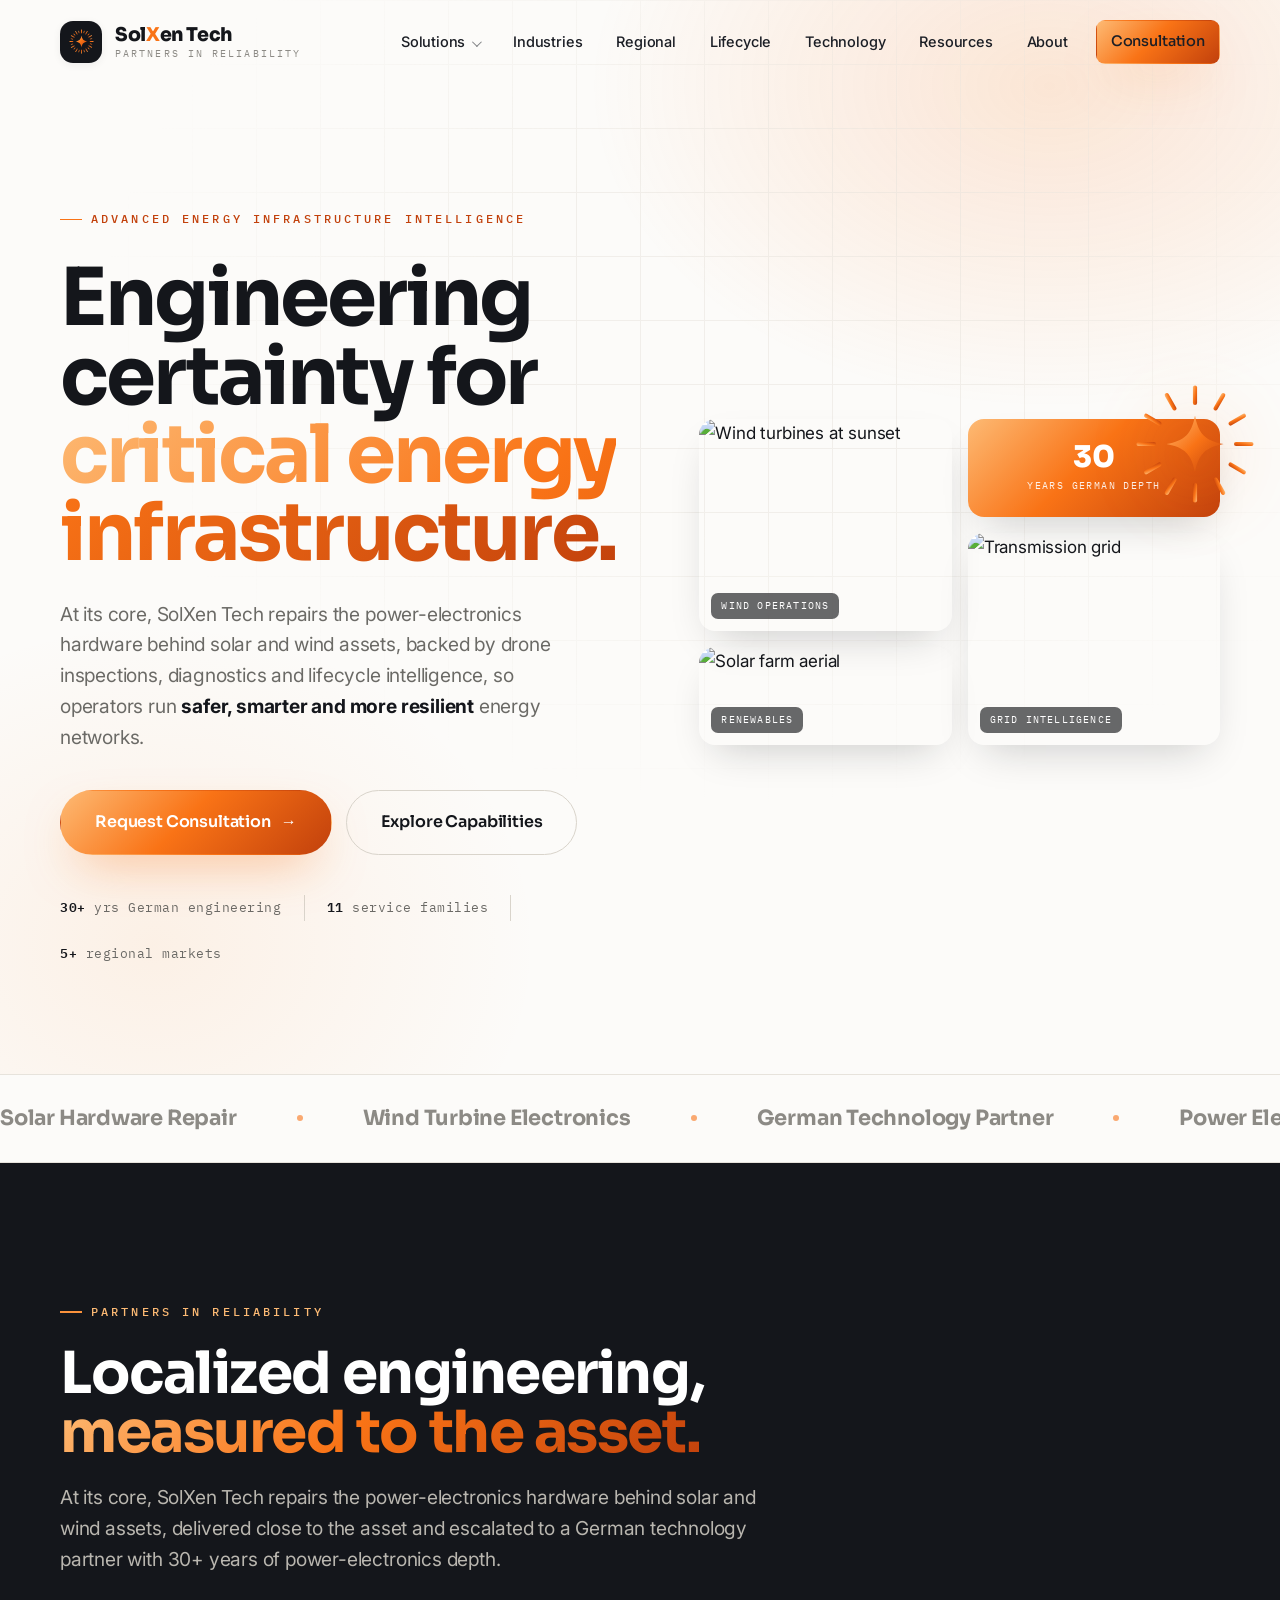
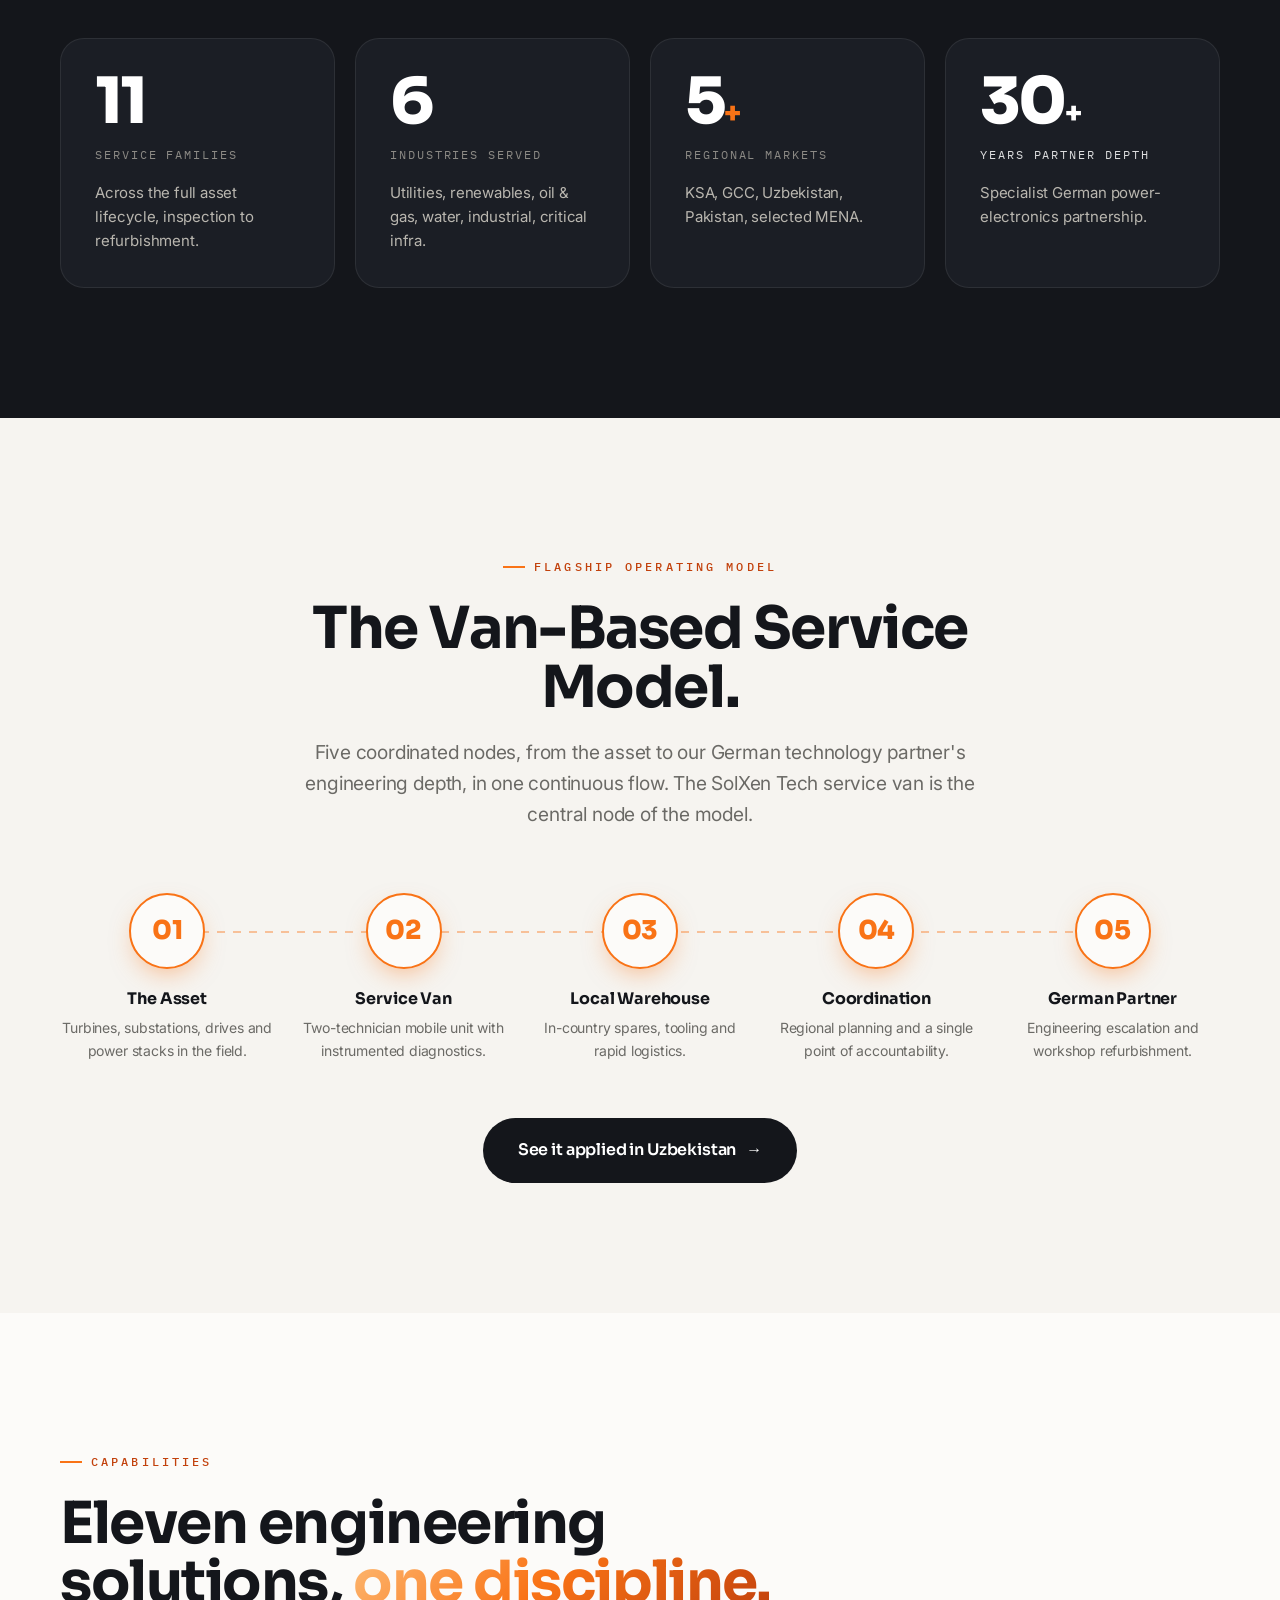
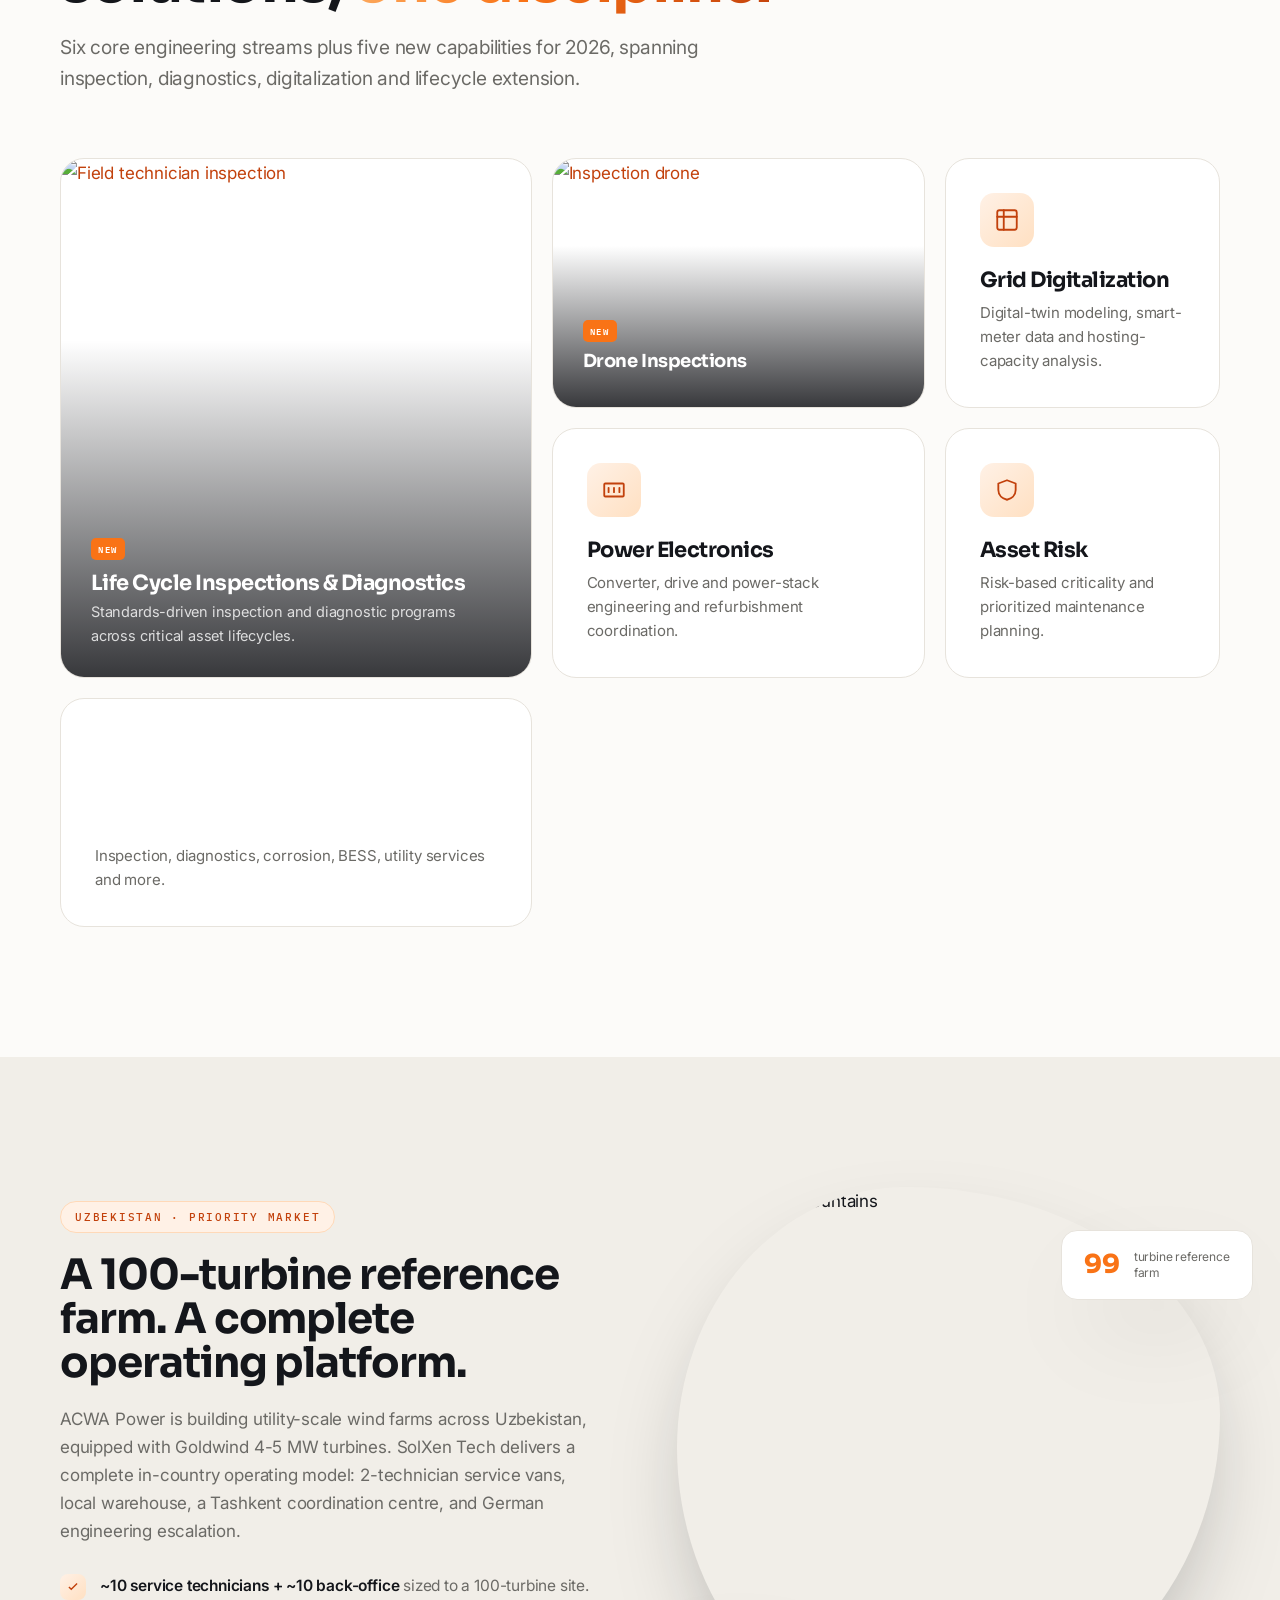
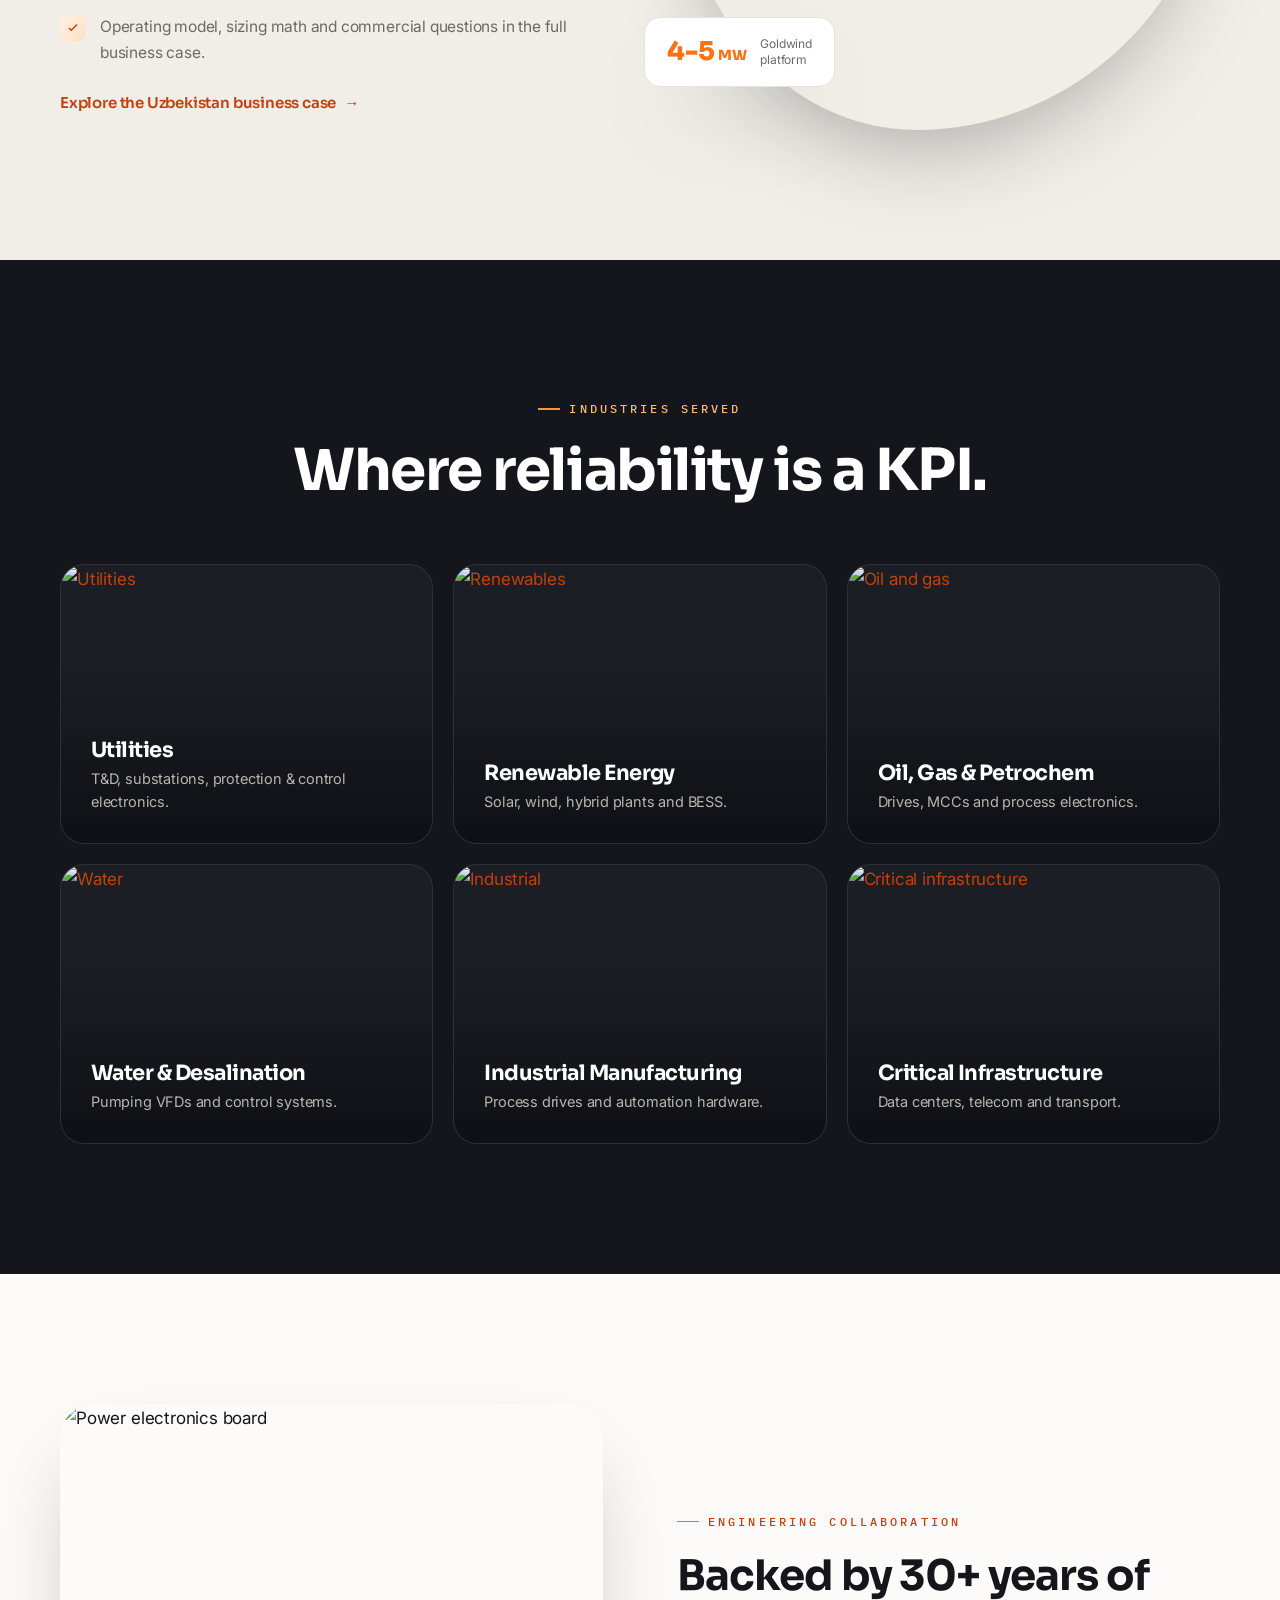
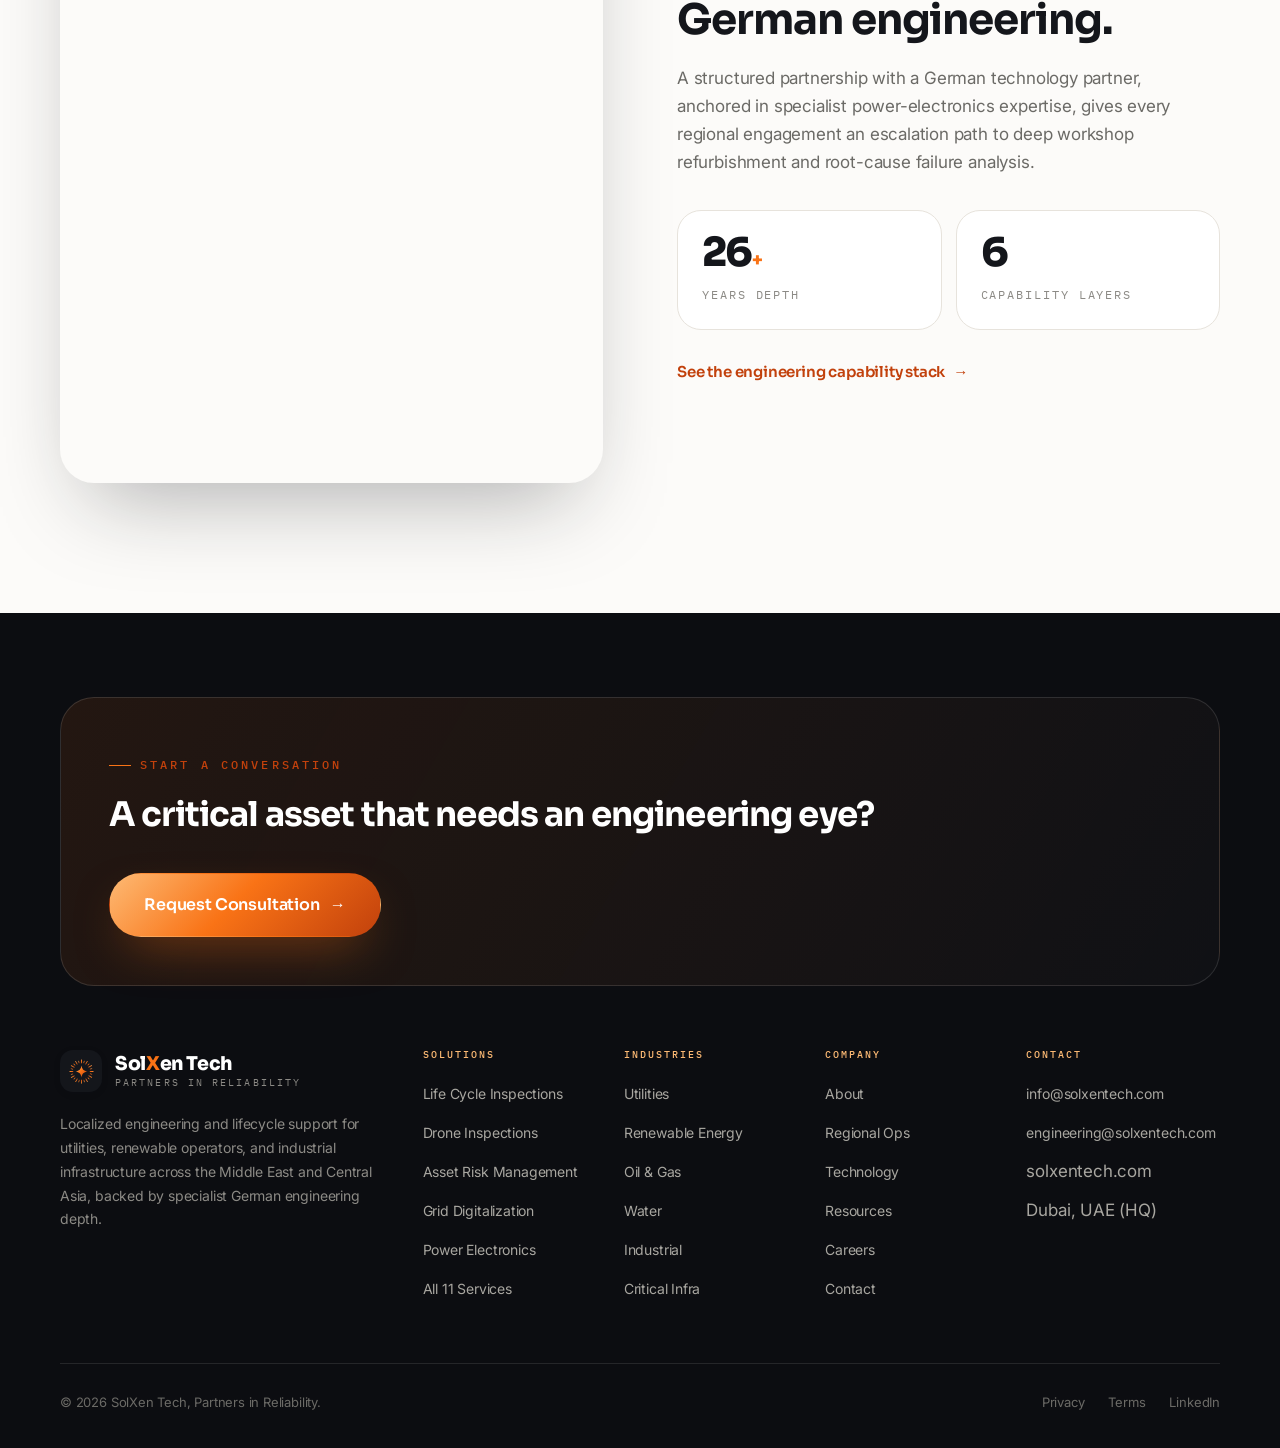
==== commit ac47dd91: "Content: SolXen Tech naming, Dubai HQ, hardware-repair core, de-name German partner, remove all em/e" ====
--- a/index.html
+++ b/index.html
@@ -4,8 +4,8 @@
 <meta charset="UTF-8"/>
 <meta name="viewport" content="width=device-width, initial-scale=1.0, viewport-fit=cover"/>
 <meta name="theme-color" content="#F97316"/>
-<title>SolXen Tech — Engineering Certainty for Critical Energy Infrastructure</title>
-<meta name="description" content="Industrial power electronics & energy-systems engineering. Drone inspections, asset diagnostics, digital twins and lifecycle intelligence for utilities and renewable operators across the Middle East and Central Asia — backed by Germany-grade engineering depth."/>
+<title>SolXen Tech · Engineering Certainty for Critical Energy Infrastructure</title>
+<meta name="description" content="Industrial power electronics & energy-systems engineering. Drone inspections, asset diagnostics, digital twins and lifecycle intelligence for utilities and renewable operators across the Middle East and Central Asia, backed by German-grade engineering depth."/>
 <link rel="icon" href="logo.svg" type="image/svg+xml"/>
 <link rel="preconnect" href="https://fonts.googleapis.com">
 <link rel="preconnect" href="https://fonts.gstatic.com" crossorigin>
@@ -25,13 +25,13 @@
       <div>
         <div class="kicker" data-reveal>Advanced Energy Infrastructure Intelligence</div>
         <h1 class="h-display" data-reveal>Engineering certainty for <span class="grad-text">critical energy infrastructure.</span></h1>
-        <p class="lead" data-reveal style="transition-delay:.08s">From drone inspections and asset diagnostics to digital twins and lifecycle intelligence — SolXen helps utilities operate <b style="color:var(--ink)">safer, smarter and more resilient</b> energy networks.</p>
+        <p class="lead" data-reveal style="transition-delay:.08s">At its core, SolXen Tech repairs the power-electronics hardware behind solar and wind assets, backed by drone inspections, diagnostics and lifecycle intelligence, so operators run <b style="color:var(--ink)">safer, smarter and more resilient</b> energy networks.</p>
         <div class="btn-row" data-reveal style="transition-delay:.16s">
           <a href="contact.html" class="btn btn-primary btn-lg">Request Consultation <span class="arr">&rarr;</span></a>
           <a href="solutions.html" class="btn btn-ghost btn-lg">Explore Capabilities</a>
         </div>
         <div class="hero-trust" data-reveal style="transition-delay:.24s">
-          <span><b>30+</b> yrs ZOPF engineering</span><span class="sep"></span>
+          <span><b>30+</b> yrs German engineering</span><span class="sep"></span>
           <span><b>11</b> service families</span><span class="sep"></span>
           <span><b>5+</b> regional markets</span>
         </div>
@@ -62,11 +62,11 @@
 <!-- ============ MARQUEE ============ -->
 <div class="marquee" aria-hidden="true">
   <div class="marquee-track">
-    <span class="marquee-item">ZOPF Energieanlagen</span>
-    <span class="marquee-item">Semikron</span>
-    <span class="marquee-item">Infineon</span>
-    <span class="marquee-item">Goldwind</span>
-    <span class="marquee-item">ACWA Power</span>
+    <span class="marquee-item">Solar Hardware Repair</span>
+    <span class="marquee-item">Wind Turbine Electronics</span>
+    <span class="marquee-item">German Technology Partner</span>
+    <span class="marquee-item">Power Electronics</span>
+    <span class="marquee-item">Lifecycle Engineering</span>
     <span class="marquee-item">IEEE · IEC · NETA</span>
   </div>
 </div>
@@ -77,13 +77,13 @@
     <div class="sec-head" data-reveal>
       <div class="kicker">Partners in Reliability</div>
       <h2 class="h-xl">Localized engineering, <span class="grad-text">measured to the asset.</span></h2>
-      <p class="lead">A defined service architecture for utilities, renewable operators, and industrial infrastructure — delivered close to the asset and escalated to 30+ years of German power-electronics depth.</p>
+      <p class="lead">At its core, SolXen Tech repairs the power-electronics hardware behind solar and wind assets, delivered close to the asset and escalated to a German technology partner with 30+ years of power-electronics depth.</p>
     </div>
     <div class="bento" data-stagger>
-      <div class="cell col-3 cell-ink lift"><div class="big-n" data-count="11">0</div><div class="n-lbl">Service families</div><p style="margin-top:16px">Across the full asset lifecycle — inspection to refurbishment.</p></div>
+      <div class="cell col-3 cell-ink lift"><div class="big-n" data-count="11">0</div><div class="n-lbl">Service families</div><p style="margin-top:16px">Across the full asset lifecycle, inspection to refurbishment.</p></div>
       <div class="cell col-3 cell-ink lift"><div class="big-n" data-count="6">0</div><div class="n-lbl">Industries served</div><p style="margin-top:16px">Utilities, renewables, oil &amp; gas, water, industrial, critical infra.</p></div>
       <div class="cell col-3 cell-ink lift"><div class="big-n"><span data-count="5">0</span><span class="u">+</span></div><div class="n-lbl">Regional markets</div><p style="margin-top:16px">KSA, GCC, Uzbekistan, Pakistan, selected MENA.</p></div>
-      <div class="cell col-3 cell-o lift"><div class="big-n"><span data-count="30">0</span><span class="u">+</span></div><div class="n-lbl">Years ZOPF depth</div><p style="margin-top:16px">Semikron- and Infineon-anchored engineering partnership.</p></div>
+      <div class="cell col-3 cell-o lift"><div class="big-n"><span data-count="30">0</span><span class="u">+</span></div><div class="n-lbl">Years partner depth</div><p style="margin-top:16px">Specialist German power-electronics partnership.</p></div>
     </div>
   </div>
 </section>
@@ -94,14 +94,14 @@
     <div class="sec-head center" data-reveal>
       <div class="kicker center">Flagship Operating Model</div>
       <h2 class="h-xl">The Van-Based Service Model.</h2>
-      <p class="lead">Five coordinated nodes — from the asset to ZOPF Germany engineering depth — in one continuous flow. The SolXen service van is the central node of the model.</p>
+      <p class="lead">Five coordinated nodes, from the asset to our German technology partner's engineering depth, in one continuous flow. The SolXen Tech service van is the central node of the model.</p>
     </div>
     <div class="steps" data-stagger>
       <div class="step"><div class="num">01</div><h4>The Asset</h4><p>Turbines, substations, drives and power stacks in the field.</p></div>
       <div class="step"><div class="num">02</div><h4>Service Van</h4><p>Two-technician mobile unit with instrumented diagnostics.</p></div>
       <div class="step"><div class="num">03</div><h4>Local Warehouse</h4><p>In-country spares, tooling and rapid logistics.</p></div>
       <div class="step"><div class="num">04</div><h4>Coordination</h4><p>Regional planning and a single point of accountability.</p></div>
-      <div class="step"><div class="num">05</div><h4>ZOPF Germany</h4><p>Engineering escalation and workshop refurbishment.</p></div>
+      <div class="step"><div class="num">05</div><h4>German Partner</h4><p>Engineering escalation and workshop refurbishment.</p></div>
     </div>
     <div style="text-align:center;margin-top:56px" data-reveal>
       <a href="regional.html#uzbekistan" class="btn btn-ink btn-lg">See it applied in Uzbekistan <span class="arr">&rarr;</span></a>
@@ -115,7 +115,7 @@
     <div class="sec-head" data-reveal>
       <div class="kicker">Capabilities</div>
       <h2 class="h-xl">Eleven engineering solutions, <span class="grad-text">one discipline.</span></h2>
-      <p class="lead">Six core engineering streams plus five new capabilities for 2026 — spanning inspection, diagnostics, digitalization and lifecycle extension.</p>
+      <p class="lead">Six core engineering streams plus five new capabilities for 2026, spanning inspection, diagnostics, digitalization and lifecycle extension.</p>
     </div>
     <div class="bento" data-stagger>
       <a href="solutions.html#inspections" class="cell col-5 cell-media row-2 lift" style="min-height:420px">
@@ -155,12 +155,12 @@
       <div class="feature-media" data-reveal="left">
         <div class="blob-img"><img src="https://images.unsplash.com/photo-1487875961445-47a00398c267?auto=format&fit=crop&w=900&q=75" alt="Wind farm in mountains"/></div>
         <div class="float-card fc-tr"><div class="fc-n" data-count="100">0</div><div class="fc-t">turbine reference<br>farm</div></div>
-        <div class="float-card fc-bl"><div class="fc-n">4–5<span style="font-size:14px"> MW</span></div><div class="fc-t">Goldwind<br>platform</div></div>
+        <div class="float-card fc-bl"><div class="fc-n">4-5<span style="font-size:14px"> MW</span></div><div class="fc-t">Goldwind<br>platform</div></div>
       </div>
       <div data-reveal="right">
         <div class="pill pill-o">Uzbekistan · Priority Market</div>
         <h2 class="h-lg" style="margin:20px 0">A 100-turbine reference farm. A complete operating platform.</h2>
-        <p class="mut">ACWA Power is building utility-scale wind farms across Uzbekistan, equipped with Goldwind 4–5 MW turbines. SolXen Tech delivers a complete in-country operating model: 2-technician service vans, local warehouse, a Tashkent coordination centre, and ZOPF Germany engineering escalation.</p>
+        <p class="mut">ACWA Power is building utility-scale wind farms across Uzbekistan, equipped with Goldwind 4-5 MW turbines. SolXen Tech delivers a complete in-country operating model: 2-technician service vans, local warehouse, a Tashkent coordination centre, and German engineering escalation.</p>
         <ul class="feat-list">
           <li><span class="tick"><svg viewBox="0 0 24 24"><path d="M5 12l4 4L19 6"/></svg></span><span><b>~10 service technicians + ~10 back-office</b> sized to a 100-turbine site.</span></li>
           <li><span class="tick"><svg viewBox="0 0 24 24"><path d="M5 12l4 4L19 6"/></svg></span><span>Operating model, sizing math and commercial questions in the full business case.</span></li>
@@ -199,7 +199,7 @@
       <div data-reveal="right">
         <div class="kicker">Engineering Collaboration</div>
         <h2 class="h-lg">Backed by 30+ years of German engineering.</h2>
-        <p class="mut" style="margin-top:18px">A structured engineering partnership with ZOPF Energieanlagen GmbH — Semikron- and Infineon-anchored power-electronics expertise — gives every regional engagement an escalation path to deep workshop refurbishment and root-cause failure analysis.</p>
+        <p class="mut" style="margin-top:18px">A structured partnership with a German technology partner, anchored in specialist power-electronics expertise, gives every regional engagement an escalation path to deep workshop refurbishment and root-cause failure analysis.</p>
         <div class="bento" style="margin-top:34px;gap:14px" data-stagger>
           <div class="cell col-6" style="padding:24px"><div class="big-n" style="font-size:40px"><span data-count="30">0</span><span class="u">+</span></div><div class="n-lbl">Years depth</div></div>
           <div class="cell col-6" style="padding:24px"><div class="big-n" style="font-size:40px">6</div><div class="n-lbl">Capability layers</div></div>
--- a/style.css
+++ b/style.css
@@ -239,7 +239,7 @@
   mask-image:radial-gradient(ellipse 80% 70% at 70% 20%,#000,transparent 75%);
   -webkit-mask-image:radial-gradient(ellipse 80% 70% at 70% 20%,#000,transparent 75%)}
 .phero .wrap{position:relative;z-index:2;max-width:920px}
-.phero h1{margin:10px 0 24px}
+.phero h1{margin:10px 0 24px;color:#fff}
 .phero .lead{color:#C2BFB8;max-width:680px}
 .phero-spark{position:absolute;right:-60px;top:40px;width:340px;height:340px;opacity:.5;z-index:1}
 .phero-spark svg{width:100%;height:100%;animation:spin 40s linear infinite}
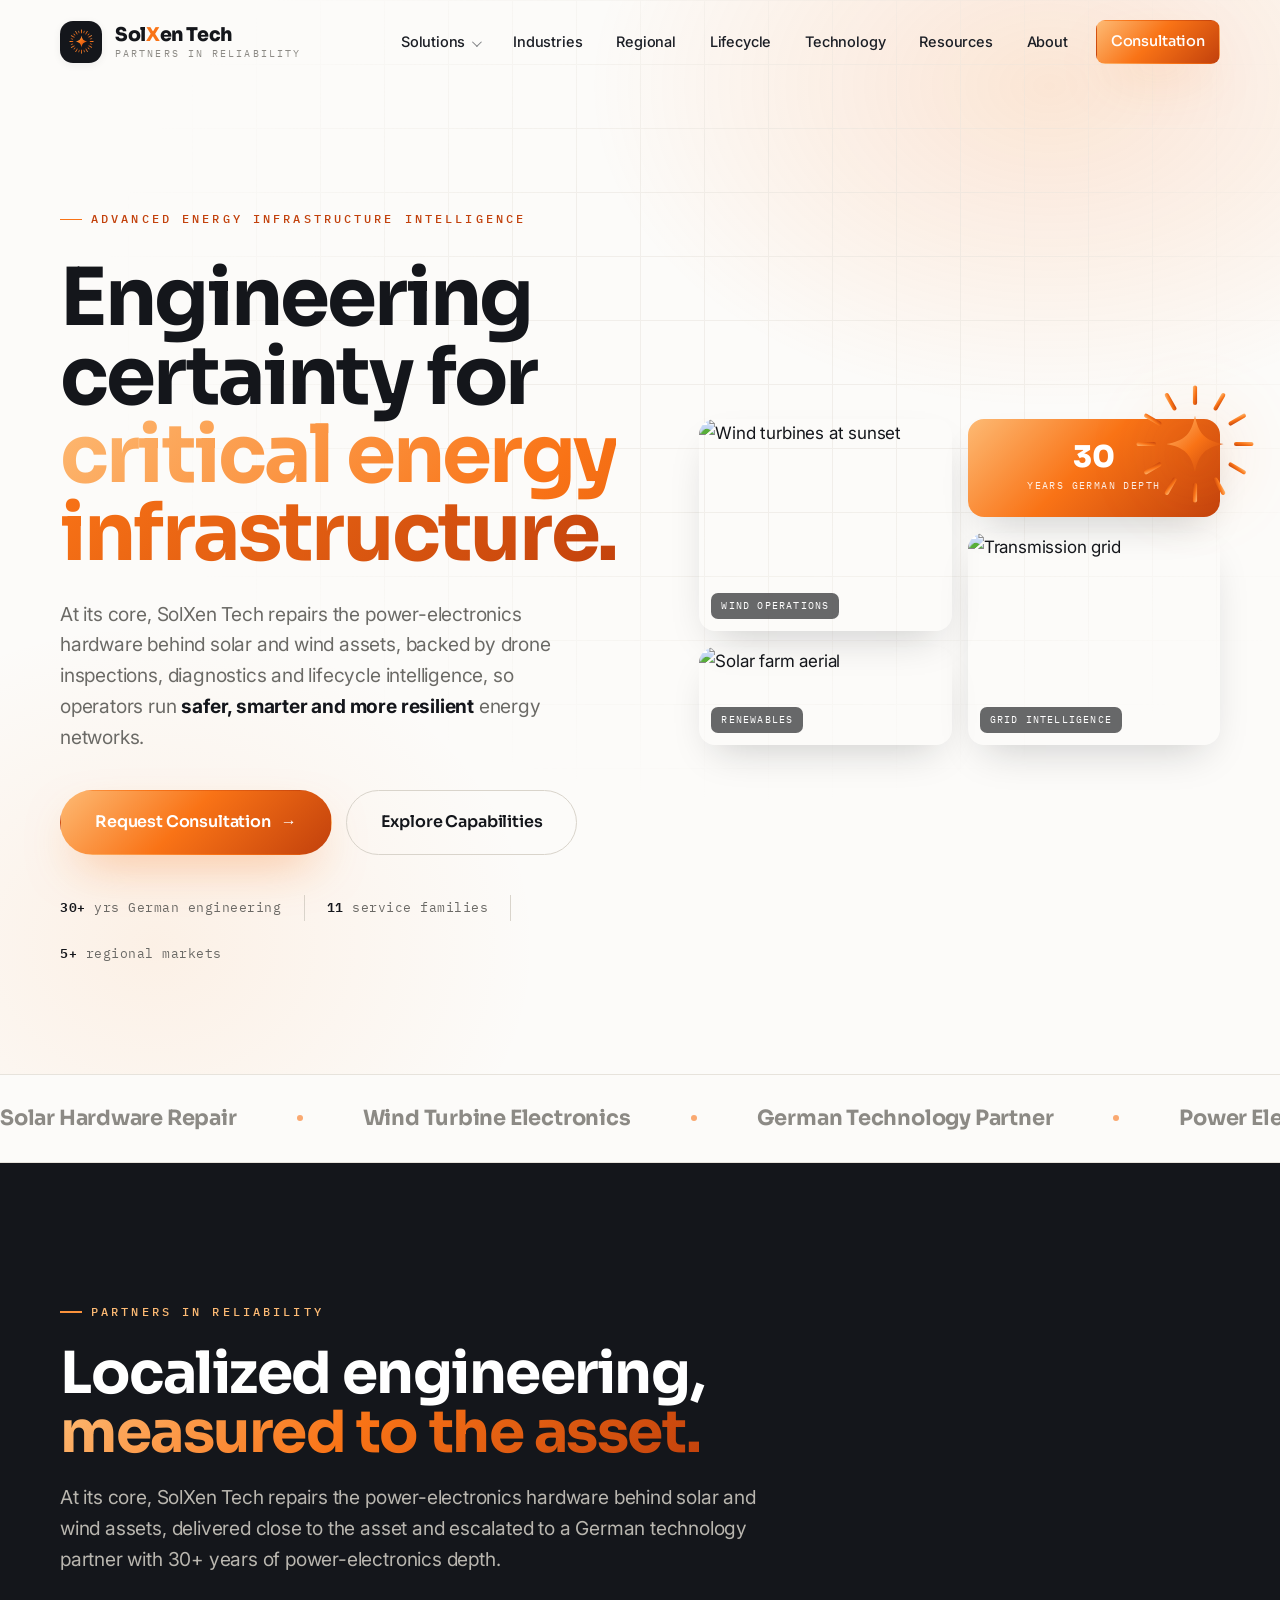
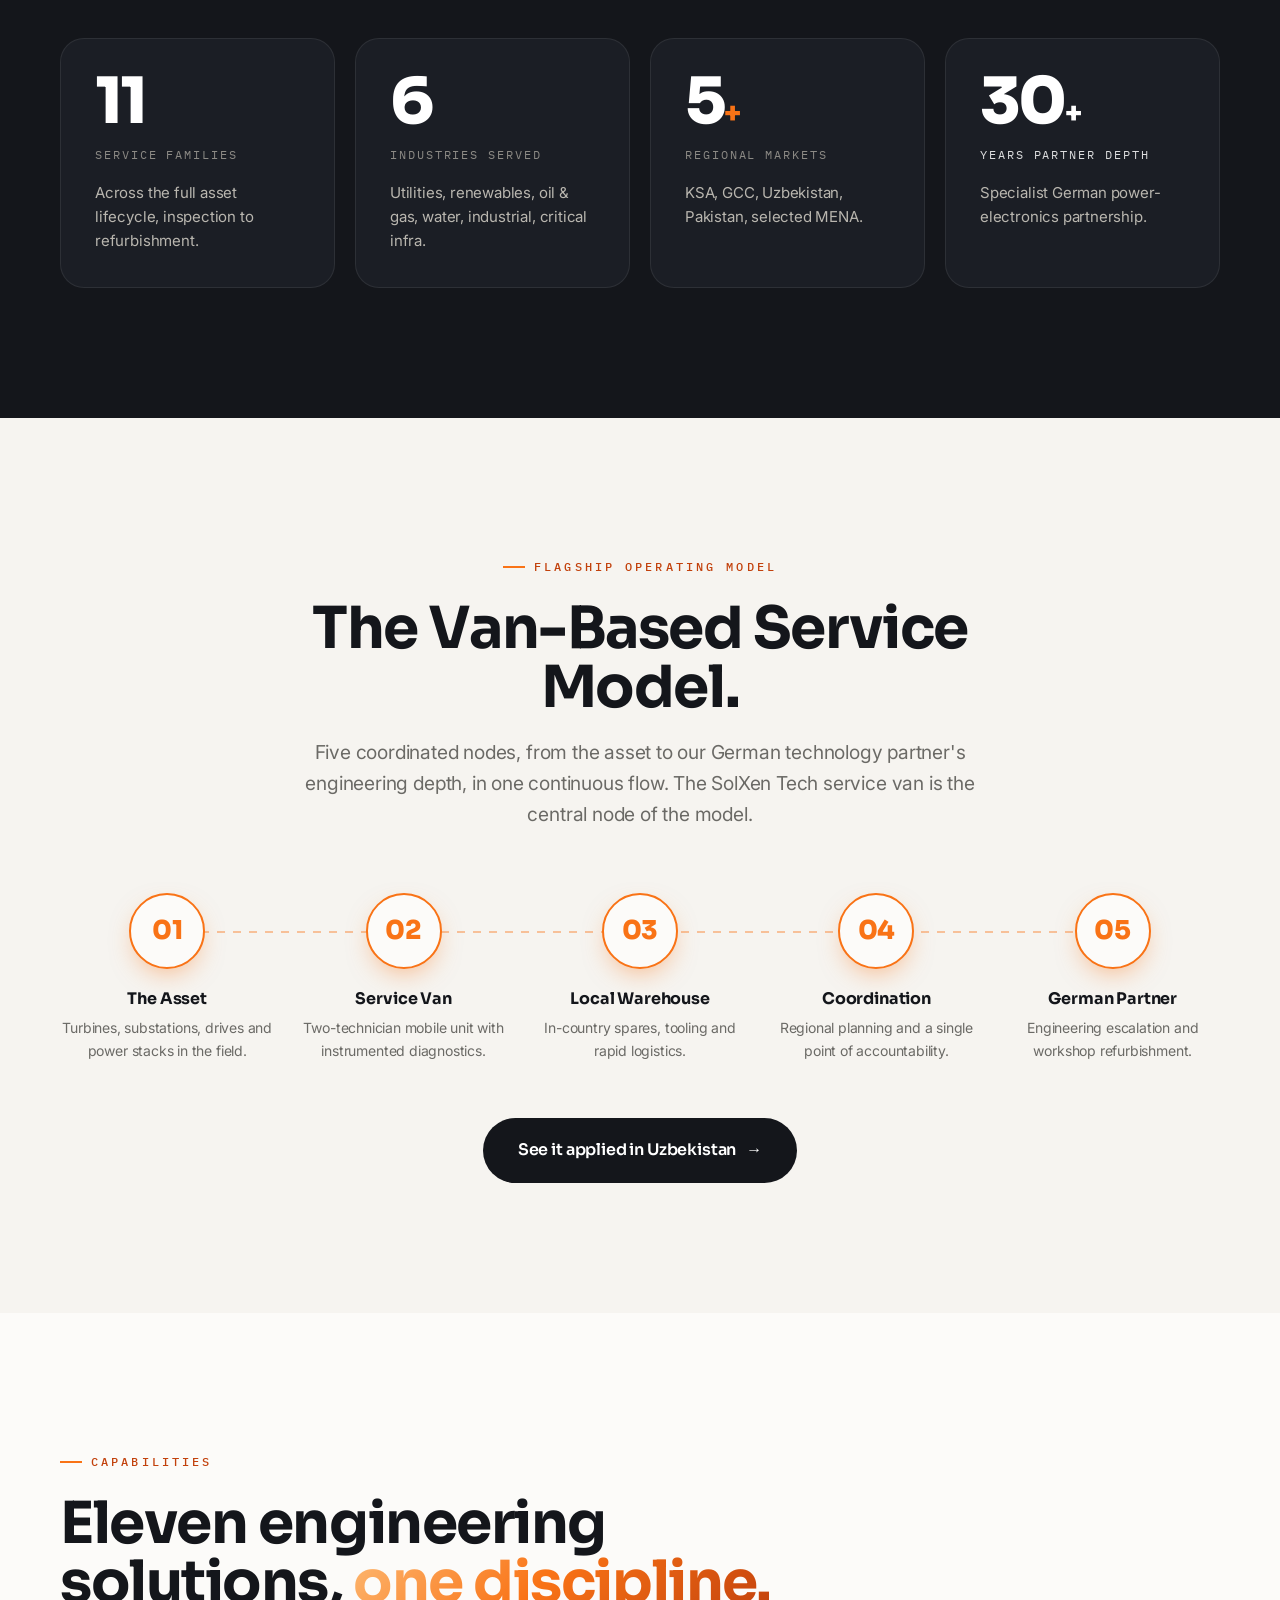
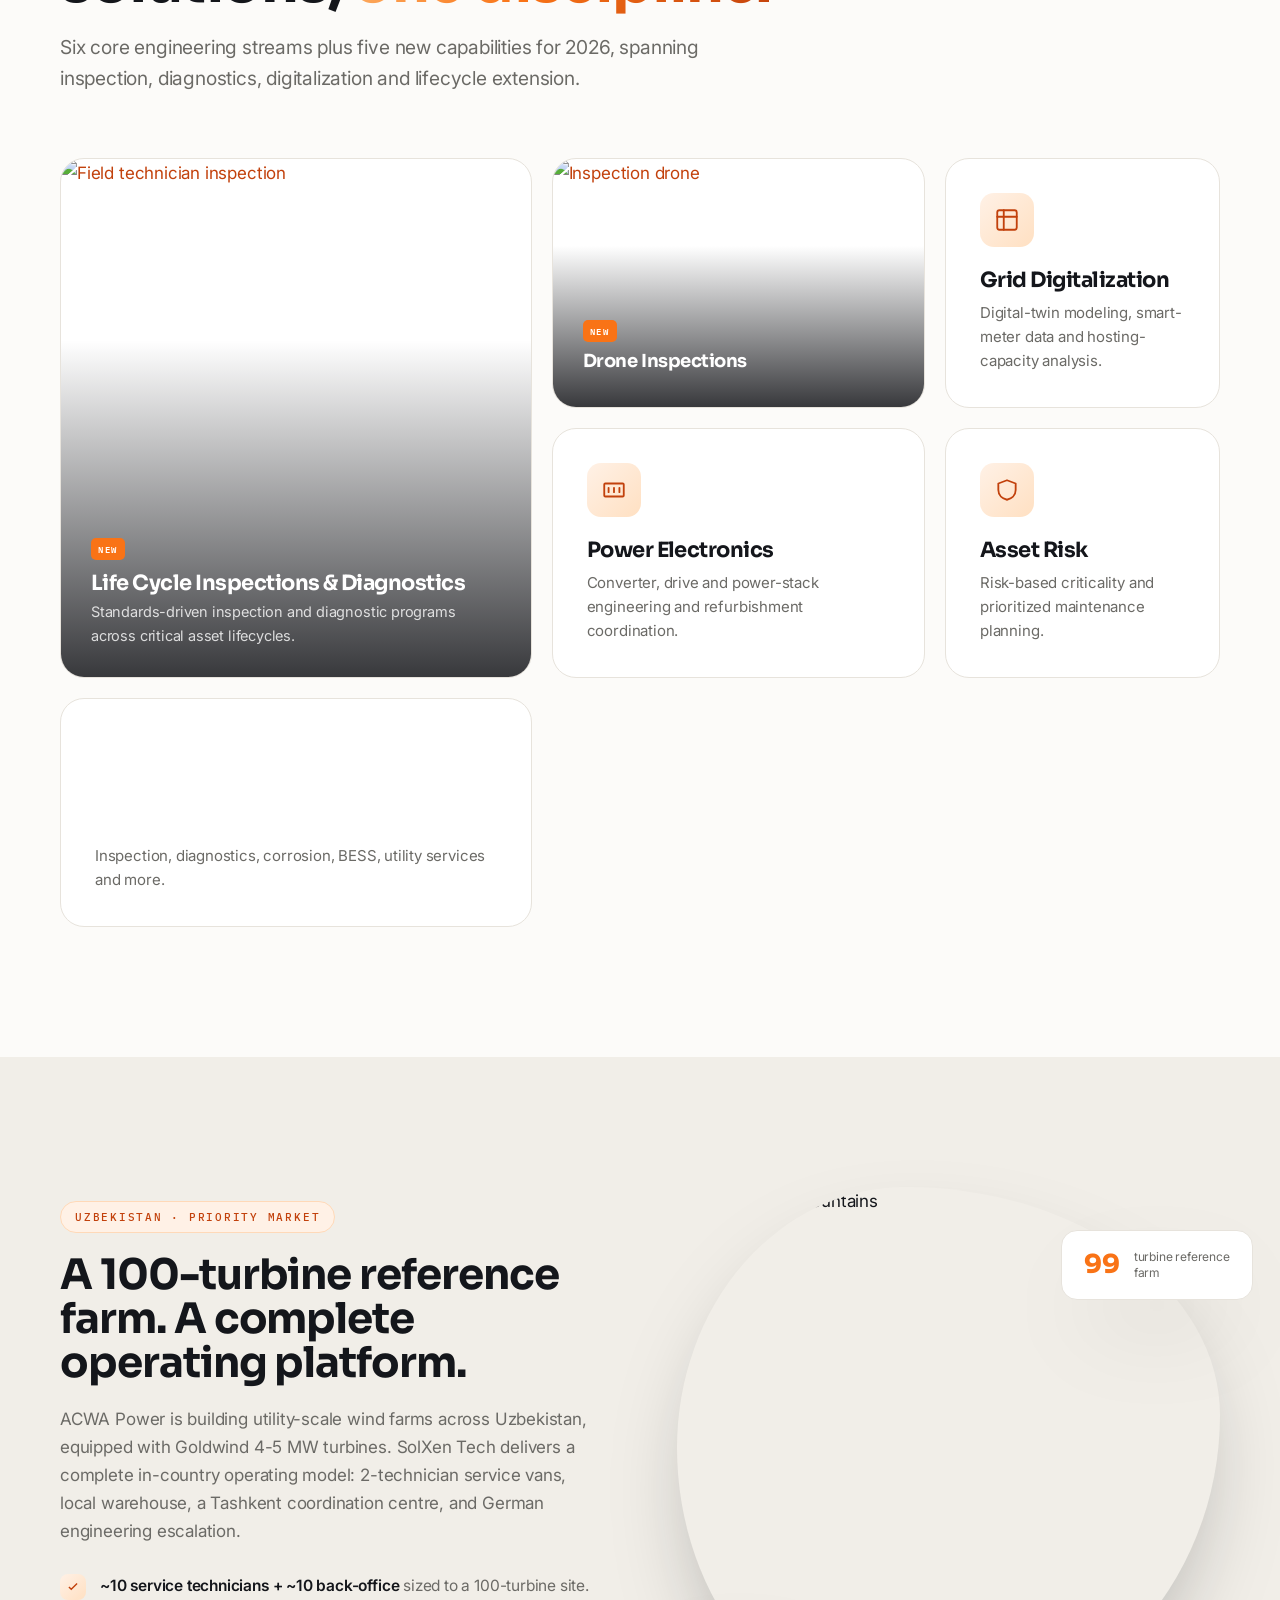
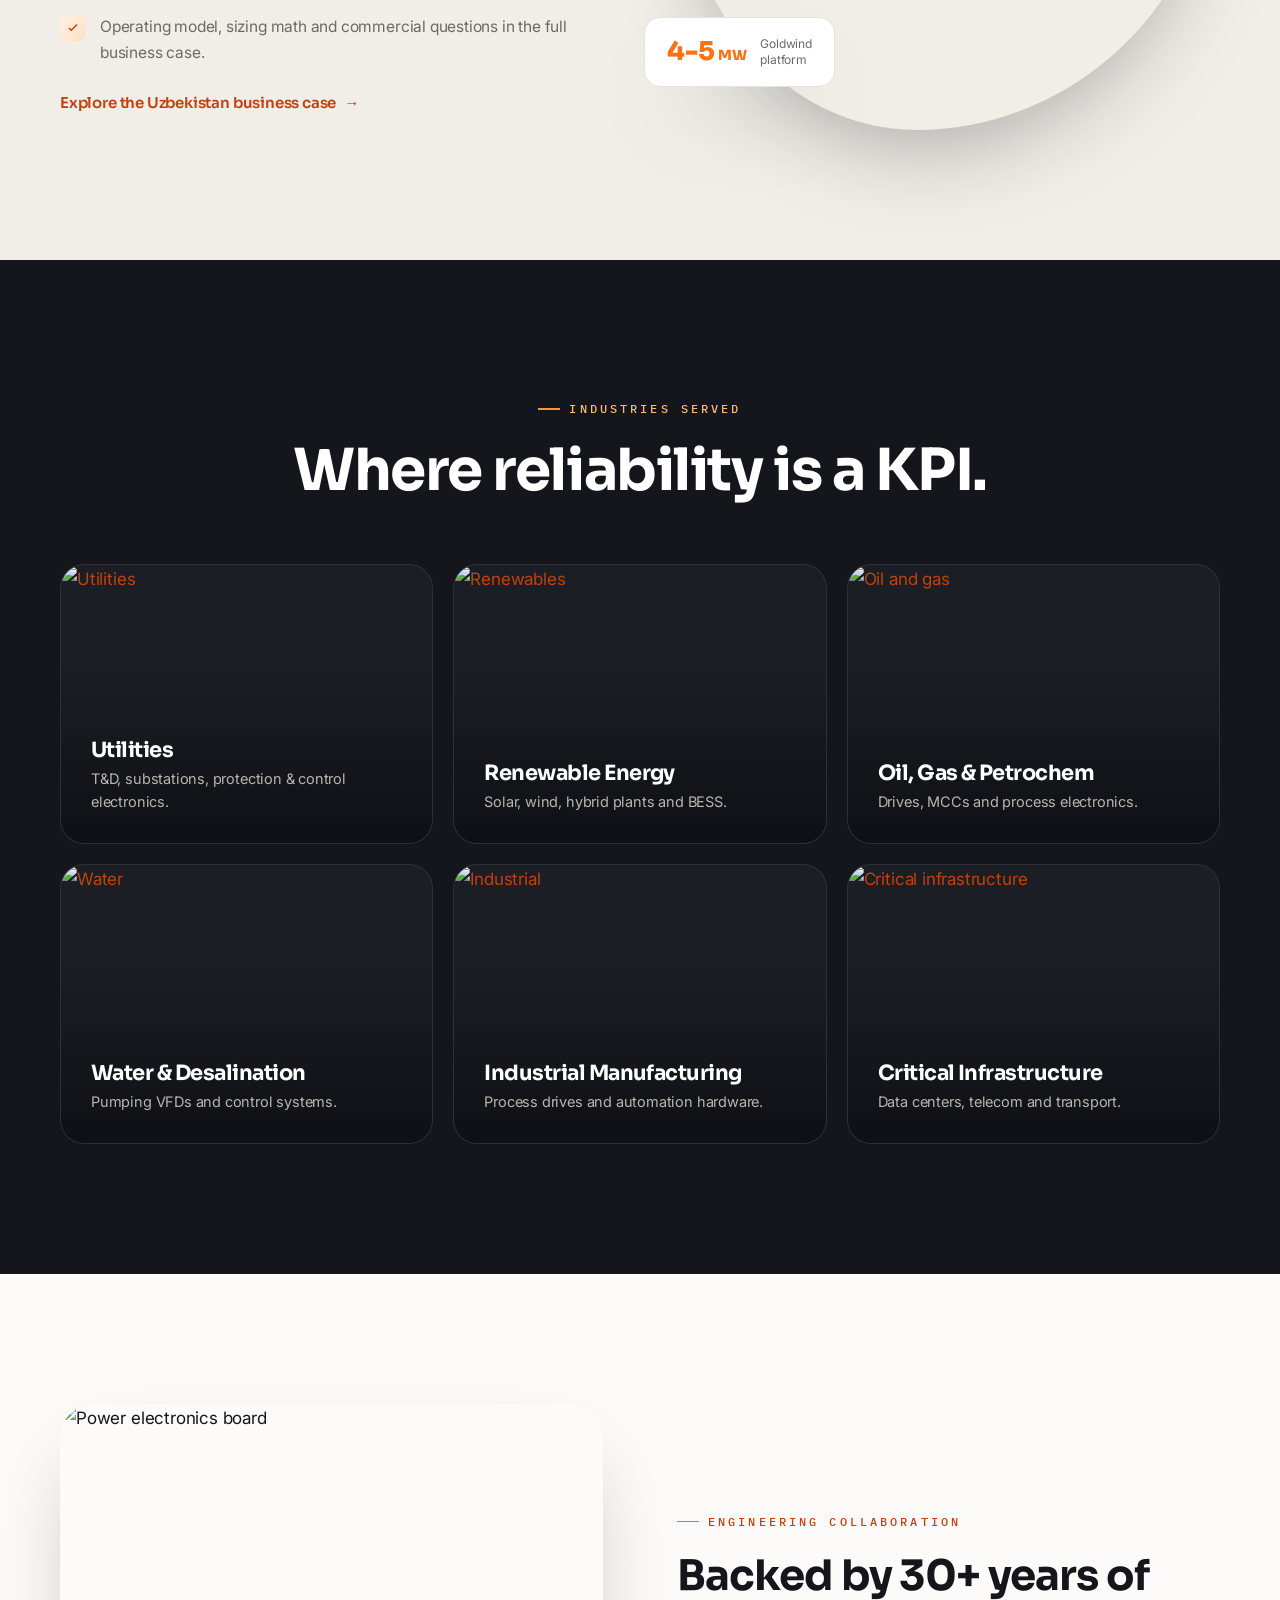
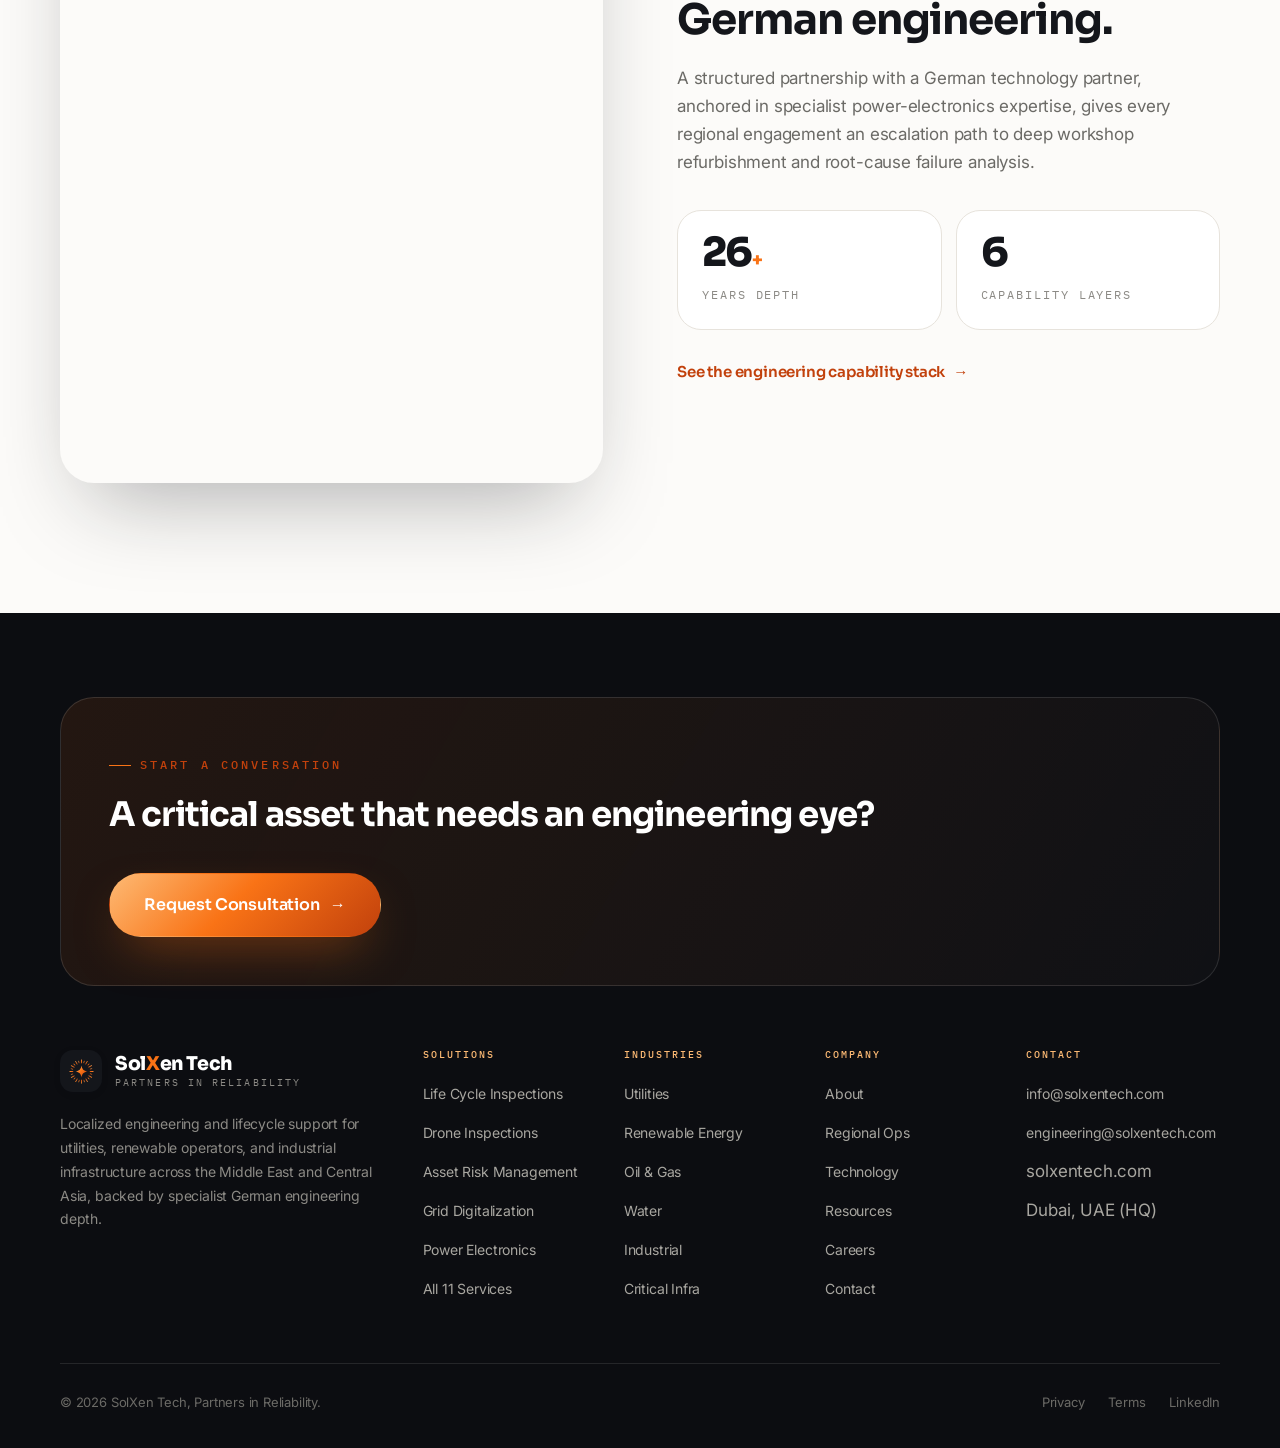
==== commit 8d1528ec: "Add Open Graph/Twitter social meta + branded OG image with bold headline" ====
--- a/index.html
+++ b/index.html
@@ -6,6 +6,21 @@
 <meta name="theme-color" content="#F97316"/>
 <title>SolXen Tech · Engineering Certainty for Critical Energy Infrastructure</title>
 <meta name="description" content="Industrial power electronics & energy-systems engineering. Drone inspections, asset diagnostics, digital twins and lifecycle intelligence for utilities and renewable operators across the Middle East and Central Asia, backed by German-grade engineering depth."/>
+<!-- Open Graph / social -->
+<meta property="og:type" content="website"/>
+<meta property="og:site_name" content="SolXen Tech"/>
+<meta property="og:title" content="SolXen Tech · Engineering Certainty for Critical Energy Infrastructure"/>
+<meta property="og:description" content="Industrial power electronics & energy-systems engineering. Drone inspections, asset diagnostics, digital twins and lifecycle intelligence for utilities and renewable operators across the Middle East and Central Asia, backed by German-grade engineering depth."/>
+<meta property="og:url" content="https://solxentech.com/"/>
+<meta property="og:image" content="https://solxentech.com/og.png"/>
+<meta property="og:image:width" content="1200"/>
+<meta property="og:image:height" content="630"/>
+<meta property="og:image:alt" content="SolXen Tech: Engineering certainty for critical energy infrastructure"/>
+<meta name="twitter:card" content="summary_large_image"/>
+<meta name="twitter:title" content="SolXen Tech · Engineering Certainty for Critical Energy Infrastructure"/>
+<meta name="twitter:description" content="Industrial power electronics & energy-systems engineering. Drone inspections, asset diagnostics, digital twins and lifecycle intelligence for utilities and renewable operators across the Middle East and Central Asia, backed by German-grade engineering depth."/>
+<meta name="twitter:image" content="https://solxentech.com/og.png"/>
+<link rel="canonical" href="https://solxentech.com/"/>
 <link rel="icon" href="logo.svg" type="image/svg+xml"/>
 <link rel="preconnect" href="https://fonts.googleapis.com">
 <link rel="preconnect" href="https://fonts.gstatic.com" crossorigin>
--- a/style.css
+++ b/style.css
@@ -167,6 +167,43 @@
   font-size:14px;font-weight:500;color:var(--ink-2)}
 .drop a:hover{background:var(--bone);color:var(--o-700)}
 .drop a small{font-family:'IBM Plex Mono',monospace;font-size:9px;color:var(--soft);letter-spacing:.1em}
+
+/* keep the Consultation button white regardless of nav-link rules */
+.nav-links>li.nav-cta>a.btn-primary{color:#fff}
+
+/* ===== Mega dropdown ===== */
+.drop.mega{width:min(660px,94vw);padding:14px}
+.drop.mega .drop-h{padding:4px 10px 10px}
+.mega-grid{display:grid;grid-template-columns:1fr 1fr;gap:2px}
+.drop.mega .mega-item{display:flex;align-items:flex-start;justify-content:flex-start;gap:12px;padding:9px 10px;border-radius:12px}
+.drop.mega .mega-item:hover{background:var(--bone)}
+.mega-ic{width:36px;height:36px;border-radius:10px;background:var(--grad-o-soft);display:grid;place-items:center;flex-shrink:0;transition:transform .2s var(--ease)}
+.drop.mega .mega-item:hover .mega-ic{transform:rotate(-6deg)}
+.mega-ic svg{width:19px;height:19px;stroke:var(--o-700);fill:none;stroke-width:1.8;stroke-linecap:round;stroke-linejoin:round}
+.mega-tx{display:flex;flex-direction:column;gap:1px;min-width:0}
+.mega-tx b{font-family:'Sora',sans-serif;font-weight:600;font-size:13.5px;color:var(--ink);letter-spacing:-.01em;display:flex;align-items:center;gap:6px}
+.mega-tx small{font-size:11.5px;color:var(--mut);line-height:1.3}
+.mega-item .badge-new{font-size:8px;padding:2px 5px}
+.drop.mega .mega-feature{display:flex;align-items:center;justify-content:space-between;gap:16px;margin-top:10px;padding:15px 20px;border-radius:14px;background:var(--ink);color:#fff;position:relative;overflow:hidden;transition:transform .25s var(--ease)}
+.drop.mega .mega-feature::before{content:"";position:absolute;inset:0;background:radial-gradient(130% 160% at 100% 50%,rgba(249,115,22,.55),transparent 56%)}
+.drop.mega .mega-feature:hover{transform:translateY(-1px)}
+.mega-feature>*{position:relative;z-index:1}
+.mega-feat-tx b{font-family:'Sora',sans-serif;font-weight:700;font-size:15px;color:#fff;display:block}
+.mega-feat-tx small{font-size:12px;color:#B9B6AF}
+.mega-feat-cta{font-family:'Sora',sans-serif;font-weight:600;font-size:13.5px;color:var(--o-300);white-space:nowrap;display:inline-flex;align-items:center;gap:6px}
+.drop.mega .mega-feature:hover .arr{transform:translateX(4px)}
+
+/* ===== Nav over a dark hero (until scrolled) ===== */
+.site-nav.on-dark:not(.scrolled) .brand-txt{color:#fff}
+.site-nav.on-dark:not(.scrolled) .brand-sub{color:rgba(255,255,255,.6)}
+.site-nav.on-dark:not(.scrolled) .brand-mark{background:rgba(255,255,255,.08);border:1px solid rgba(255,255,255,.18)}
+.site-nav.on-dark:not(.scrolled) .nav-links>li:not(.nav-cta)>a{color:rgba(255,255,255,.85)}
+.site-nav.on-dark:not(.scrolled) .nav-links>li:not(.nav-cta)>a:hover,
+.site-nav.on-dark:not(.scrolled) .nav-links>li:not(.nav-cta)>a.active{color:#fff;background:rgba(255,255,255,.12)}
+.site-nav.on-dark:not(.scrolled) .menu-btn{background:rgba(255,255,255,.06);border-color:rgba(255,255,255,.22)}
+.site-nav.on-dark:not(.scrolled) .menu-btn span,
+.site-nav.on-dark:not(.scrolled) .menu-btn span::before,
+.site-nav.on-dark:not(.scrolled) .menu-btn span::after{background:#fff}
 
 .menu-btn{display:none;width:46px;height:46px;border:1px solid var(--line-2);border-radius:12px;background:var(--white);
   cursor:pointer;align-items:center;justify-content:center}
@@ -376,6 +413,61 @@
 .tier-2{background:#EEF0F3;color:#475569;border:1px solid #DDE1E7}
 .tier-3{background:#F1EEE8;color:#8C8A85;border:1px solid #E0DBD2}
 
+/* ===== Infographic: capability stack ===== */
+.stack{position:relative;display:grid;gap:16px}
+.stack::before{content:"";position:absolute;left:28px;top:34px;bottom:34px;width:2px;background:linear-gradient(var(--o),rgba(249,115,22,.12));z-index:0}
+.stack-row{position:relative;display:grid;grid-template-columns:58px 1fr;gap:22px;align-items:center;z-index:1}
+.stack-node{width:58px;height:58px;border-radius:18px;background:var(--grad-o);color:#fff;display:grid;place-items:center;font-family:'Sora',sans-serif;font-weight:800;font-size:20px;box-shadow:var(--sh-o);flex-shrink:0}
+.stack-card{display:flex;align-items:center;gap:20px;background:var(--white);border:1px solid var(--line);border-radius:var(--r-l);padding:20px 26px;transition:transform .3s var(--ease),box-shadow .3s,border-color .3s}
+.dark .stack-card,.coal .stack-card{background:var(--ink-2);border-color:rgba(255,255,255,.08)}
+.stack-card:hover{transform:translateX(8px);border-color:#FFD9B8;box-shadow:var(--sh)}
+.stack-ic{width:46px;height:46px;border-radius:12px;background:var(--grad-o-soft);display:grid;place-items:center;flex-shrink:0}
+.stack-ic svg{width:23px;height:23px;stroke:var(--o-700);fill:none;stroke-width:1.7;stroke-linecap:round;stroke-linejoin:round}
+.stack-tx{flex:1;min-width:0}
+.stack-tx h4{font-size:18px;margin-bottom:4px;letter-spacing:-.01em}
+.stack-tx p{font-size:14.5px;color:var(--mut);line-height:1.5}
+.dark .stack-tx p,.coal .stack-tx p{color:#B9B6AF}
+.stack-tag{margin-left:auto;font-family:'IBM Plex Mono',monospace;font-size:10px;letter-spacing:.16em;color:var(--soft);white-space:nowrap;text-transform:uppercase;flex-shrink:0}
+
+/* ===== Infographic: markets ===== */
+.markets{display:grid;gap:16px}
+.market{display:grid;grid-template-columns:210px 1fr 168px;gap:24px;align-items:center;background:var(--white);border:1px solid var(--line);border-radius:var(--r-l);padding:24px 28px;transition:transform .3s var(--ease),box-shadow .3s,border-color .3s}
+.dark .market,.coal .market{background:var(--ink-2);border-color:rgba(255,255,255,.08)}
+.market:hover{border-color:#FFD9B8;box-shadow:var(--sh);transform:translateY(-3px)}
+.market-name{font-family:'Sora',sans-serif;font-weight:700;font-size:19px;display:flex;align-items:center;gap:8px;color:var(--ink)}
+.dark .market-name,.coal .market-name{color:#fff}
+.market-name .star{color:var(--o)}
+.market-desc{font-size:14.5px;color:var(--mut)}
+.dark .market-desc,.coal .market-desc{color:#B9B6AF}
+.market-meter{display:flex;flex-direction:column;gap:9px;align-items:flex-start}
+.market-bar{width:100%;height:6px;border-radius:3px;background:var(--line);overflow:hidden}
+.dark .market-bar,.coal .market-bar{background:rgba(255,255,255,.12)}
+.market-bar span{display:block;height:100%;border-radius:3px;background:var(--grad-o)}
+
+/* ===== Infographic: tier ladder ===== */
+.tiers{display:grid;grid-template-columns:repeat(3,1fr);gap:20px;align-items:end}
+.tier-card{position:relative;overflow:hidden;background:var(--white);border:1px solid var(--line);border-radius:var(--r-l);padding:32px 30px;transition:transform .3s var(--ease),box-shadow .3s}
+.tier-card:hover{transform:translateY(-5px);box-shadow:var(--sh-l)}
+.tier-card .bar{position:absolute;left:0;top:0;bottom:0;width:5px}
+.tier-card .tier-n{font-family:'Sora',sans-serif;font-weight:800;font-size:52px;line-height:1;color:var(--line-2)}
+.tier-card h4{font-size:20px;margin:12px 0 10px}
+.tier-card p{font-size:14.5px;color:var(--mut);line-height:1.6}
+.tier-card.lvl1{min-height:300px}.tier-card.lvl1 .bar{background:var(--grad-o)}.tier-card.lvl1 .tier-n{color:var(--o)}
+.tier-card.lvl2{min-height:262px}.tier-card.lvl2 .bar{background:#94A3B8}
+.tier-card.lvl3{min-height:228px}.tier-card.lvl3 .bar{background:#CBD5E1}
+
+@media(max-width:760px){
+  .stack-row{grid-template-columns:46px 1fr;gap:14px}
+  .stack-node{width:46px;height:46px;font-size:16px;border-radius:14px}
+  .stack::before{left:22px}
+  .stack-card{flex-wrap:wrap;padding:18px}
+  .stack-tag{margin-left:0;order:3;width:100%}
+  .market{grid-template-columns:1fr;gap:12px}
+  .market-bar{width:180px}
+  .tiers{grid-template-columns:1fr;align-items:stretch}
+  .tier-card{min-height:0!important}
+}
+
 /* =============================================================
    CTA band
    ============================================================= */
